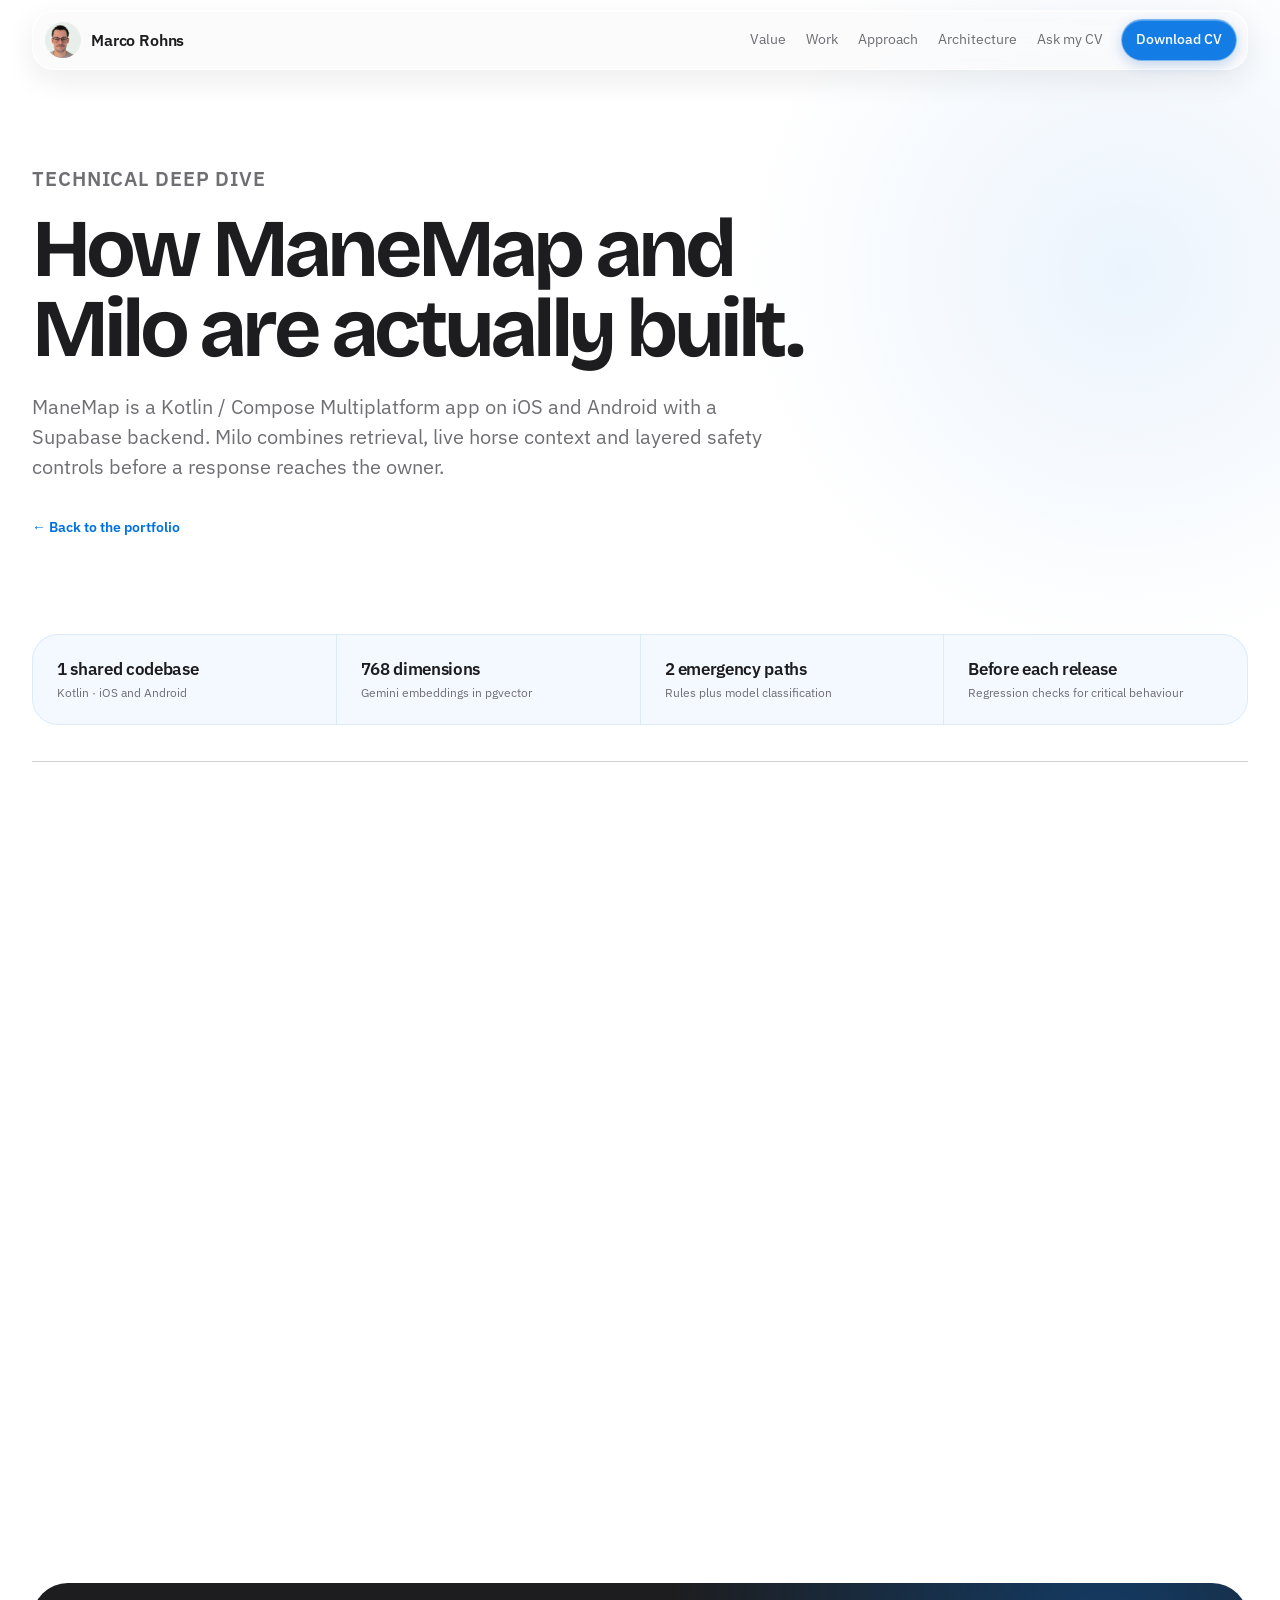
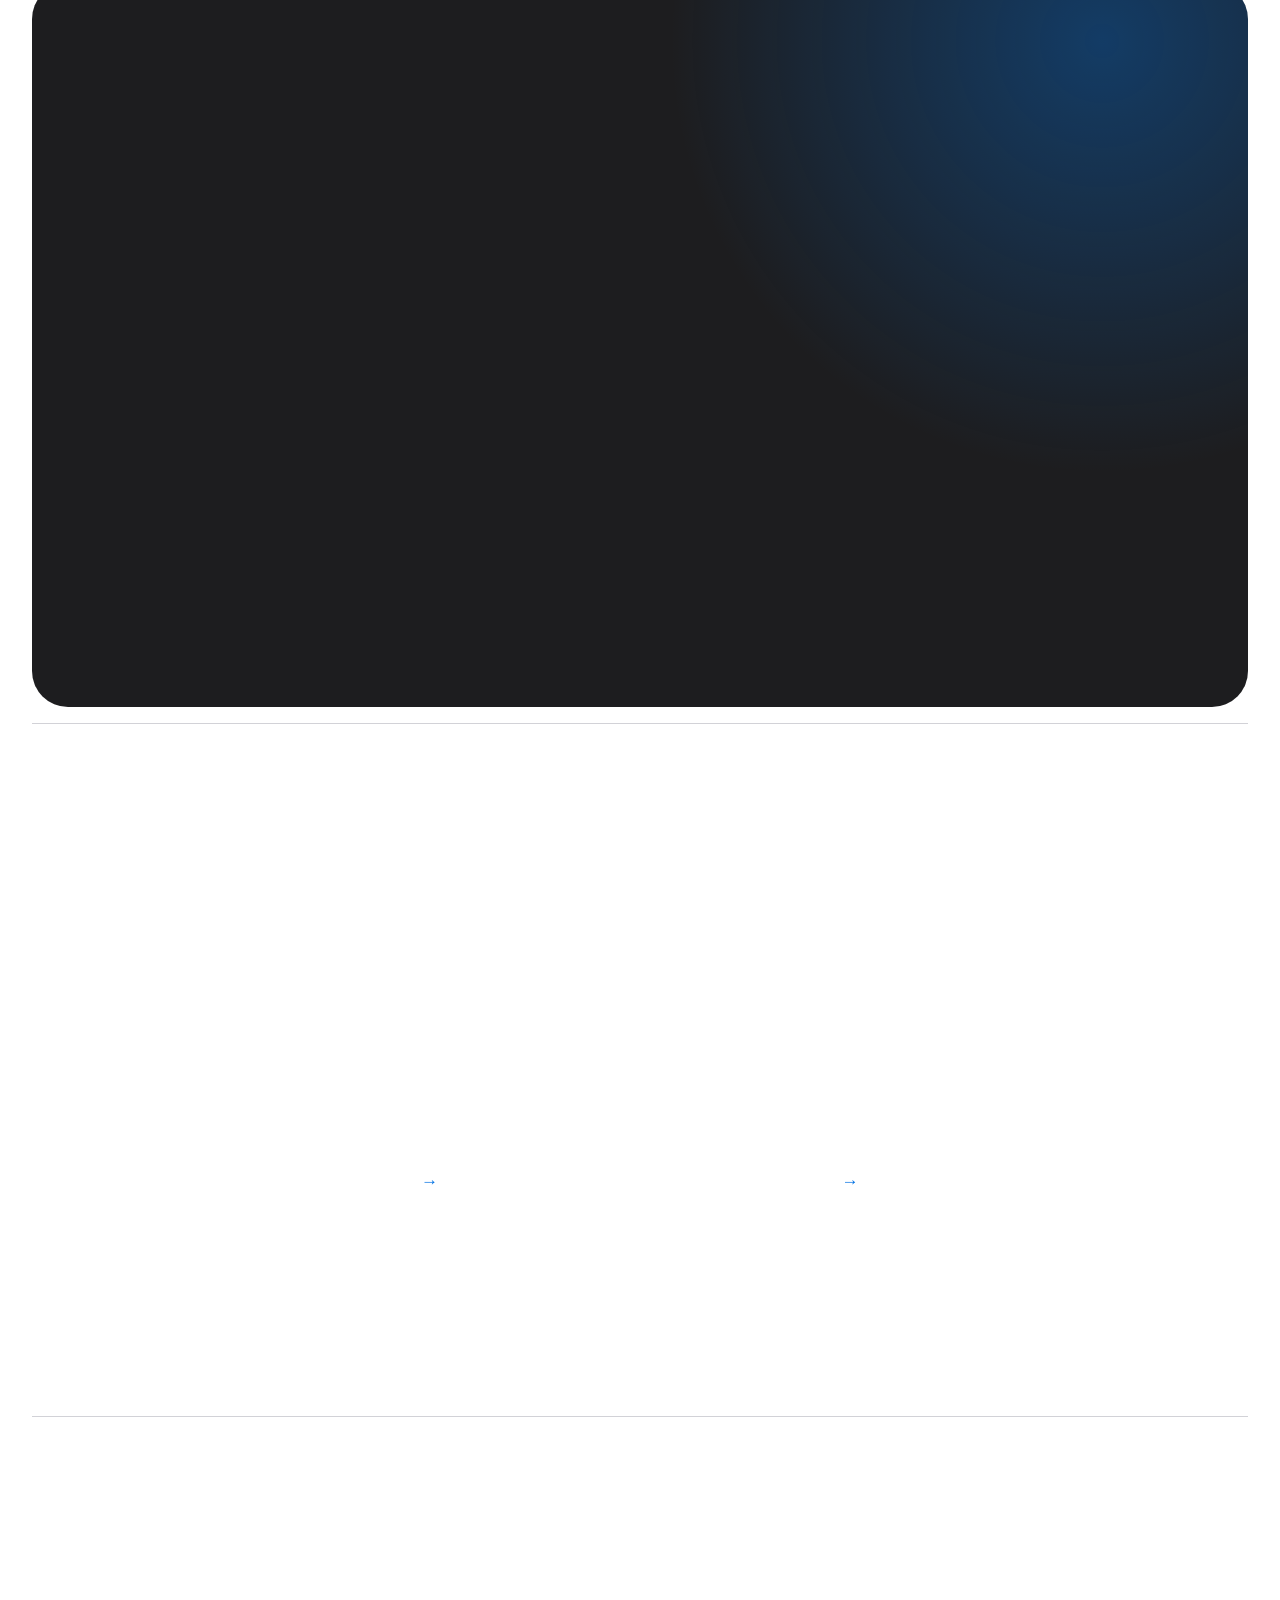
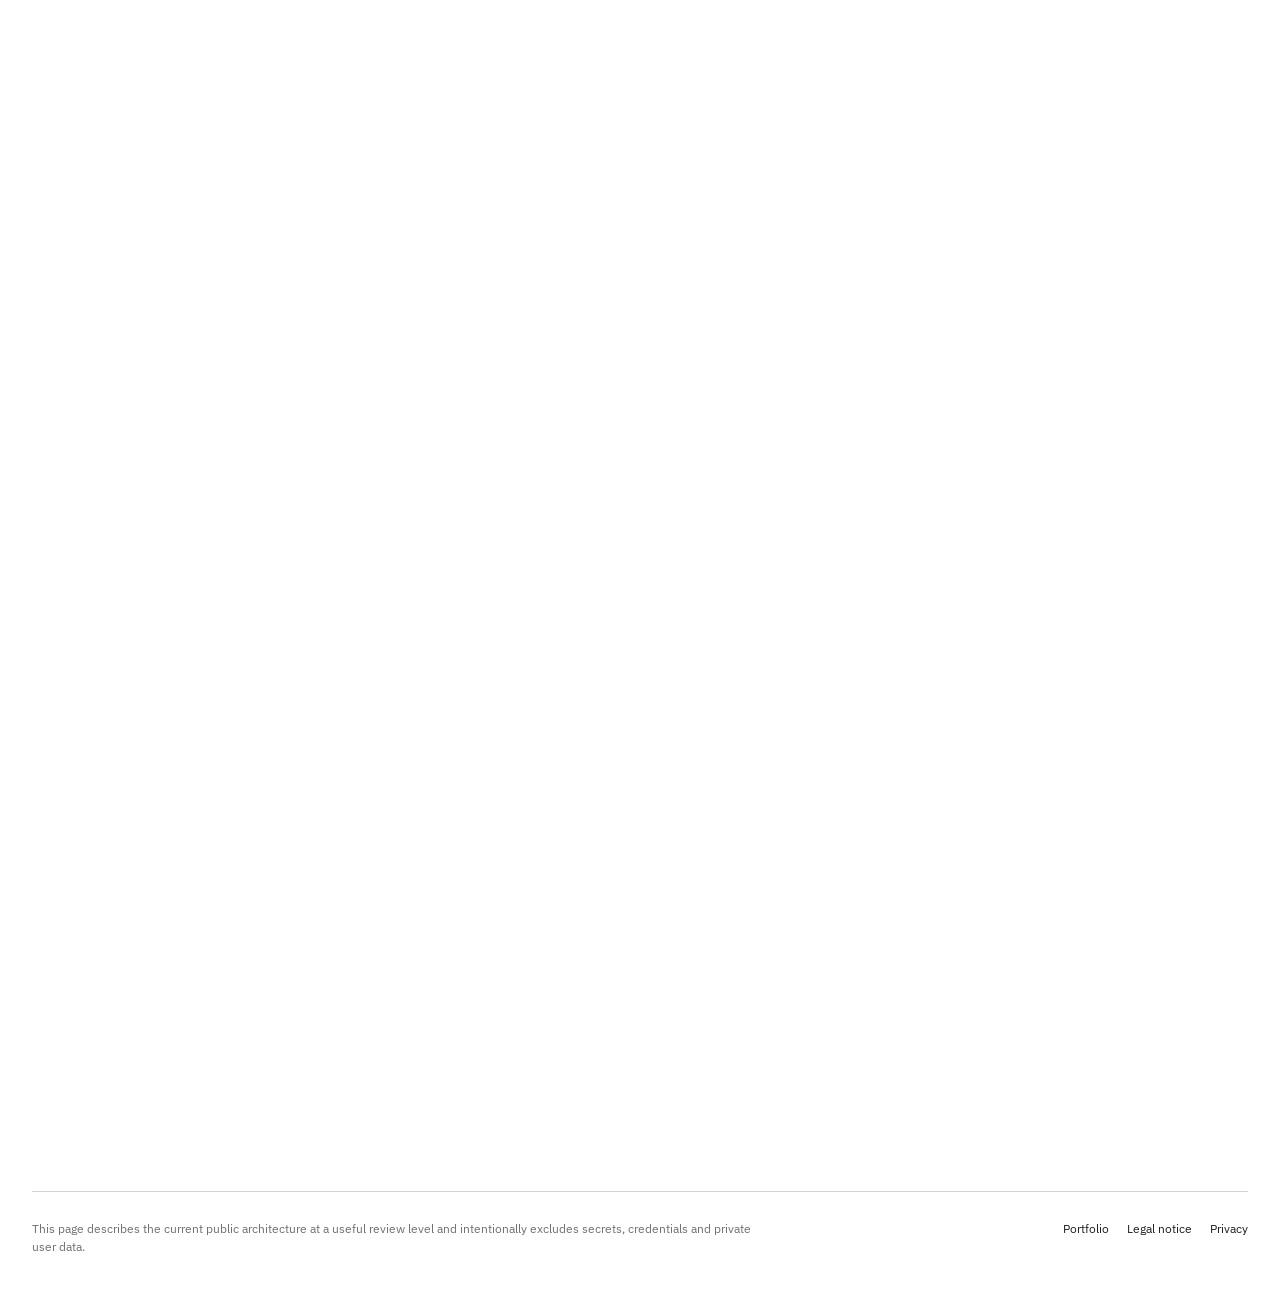
==== architecture.html @ 90b7f9db "Wire self-hosted fonts, remove dead tokens Co-Authored-By: Claude Opus 5 (1M context) <noreply@anthr" ====
<!doctype html>
<html lang="en">
<head>
<meta charset="utf-8">
<meta http-equiv="Content-Security-Policy" content="default-src 'self'; img-src 'self'; font-src 'self'; style-src 'self'; script-src 'self'; base-uri 'none'; form-action 'none'; object-src 'none'">
<meta name="referrer" content="strict-origin-when-cross-origin">
<meta name="viewport" content="width=device-width, initial-scale=1, viewport-fit=cover">
<title>ManeMap &amp; Milo Architecture — Marco Rohns</title>
<meta name="description" content="A technical walkthrough of ManeMap and Milo: retrieval, context assembly, health-safety controls, model generation, output sanitisation and the decisions behind the stack.">
<meta property="og:type" content="article">
<meta property="og:title" content="ManeMap & Milo Architecture — Marco Rohns">
<meta property="og:description" content="How the live AI horse-care product handles retrieval, context, safety, generation and evaluation.">
<meta property="og:url" content="https://marcorhs.github.io/architecture.html">
<meta property="og:image" content="https://marcorhs.github.io/assets/manemap-milo.webp">
<link rel="icon" href="photo.jpg" type="image/jpeg">
<link rel="canonical" href="https://marcorhs.github.io/architecture.html">
<link rel="preload" href="fonts/bricolage-grotesque-latin-700-normal.woff2" as="font" type="font/woff2" crossorigin>
<link rel="preload" href="fonts/ibm-plex-sans-latin-400-normal.woff2" as="font" type="font/woff2" crossorigin>
<link rel="stylesheet" href="style.css?v=14">
</head>
<body>
<a class="skip-link" href="#main">Skip to content</a>
<div class="page-shell">
  <header class="site-header">
    <a class="brand" href="./" aria-label="Marco Rohns — home">
      <img src="photo.jpg" width="40" height="40" alt="Portrait of Marco Rohns">
      <span>Marco Rohns</span>
    </a>
    <nav aria-label="Primary navigation">
      <div class="nav-links" id="nav-links">
        <a class="nav-link" href="./#value">Value</a>
        <a class="nav-link" href="./#work">Work</a>
        <a class="nav-link" href="./#approach">Approach</a>
        <a class="nav-link" href="architecture.html" aria-current="page">Architecture</a>
        <a class="nav-link" href="./#askzone">Ask my CV</a>
      </div>
      <a class="nav-cta" href="Marco_Rohns_CV.pdf" download>Download CV</a>
      <button class="nav-toggle" id="navToggle" type="button" aria-expanded="false" aria-controls="nav-links" aria-label="Open navigation menu">
        <span></span><span></span><span></span>
      </button>
    </nav>
  </header>

  <main id="main">
    <section class="arch-hero reveal" aria-labelledby="arch-title">
      <p class="eyebrow">Technical deep dive</p>
      <h1 id="arch-title">How ManeMap and Milo are actually built.</h1>
      <p>ManeMap is a Kotlin / Compose Multiplatform app on iOS and Android with a Supabase backend. Milo combines retrieval, live horse context and layered safety controls before a response reaches the owner.</p>
      <a class="arch-back" href="./">← Back to the portfolio</a>
    </section>

    <section class="proof-strip arch-proof reveal reveal-stagger" aria-label="Architecture highlights">
      <div><strong>1 shared codebase</strong><span>Kotlin · iOS and Android</span></div>
      <div><strong>768 dimensions</strong><span>Gemini embeddings in pgvector</span></div>
      <div><strong>2 emergency paths</strong><span>Rules plus model classification</span></div>
      <div><strong>Before each release</strong><span>Regression checks for critical behaviour</span></div>
    </section>

    <section class="architecture-section" aria-labelledby="request-path-title">
      <div class="section-heading reveal">
        <p class="eyebrow">Request path</p>
        <h2 id="request-path-title">From question to guarded answer.</h2>
        <p>The safety decision starts before generation and continues after it. Retrieval is one part of the system, rather than the entire system.</p>
      </div>
      <ol class="arch-stage-grid reveal-stagger">
        <li class="arch-stage reveal">
          <span>01 · CLASSIFY</span>
          <h3>Assess the risk first.</h3>
          <p>Explicit emergency patterns catch known high-risk language. A second, lightweight model classifier checks symptom descriptions that do not use clinical terms.</p>
        </li>
        <li class="arch-stage reveal">
          <span>02 · RETRIEVE</span>
          <h3>Find relevant evidence.</h3>
          <p>The question becomes a 768-dimension embedding and is matched with pgvector against the bilingual veterinary knowledge base.</p>
        </li>
        <li class="arch-stage reveal">
          <span>03 · ASSEMBLE</span>
          <h3>Add the horse context.</h3>
          <p>Retrieved passages are combined with the active horse profile, medical and care data, recent training and current weather when available.</p>
        </li>
        <li class="arch-stage reveal">
          <span>04 · GENERATE</span>
          <h3>Answer inside constraints.</h3>
          <p>Gemini receives the assembled context and response rules, including the ban on diagnosis, medication instructions and invented personal data.</p>
        </li>
        <li class="arch-stage reveal">
          <span>05 · SANITISE</span>
          <h3>Check the output.</h3>
          <p>The server removes leaked internal labels and unsafe medication detail, adds a safe vet redirect when needed, then returns the cleaned response.</p>
        </li>
      </ol>
    </section>

    <section class="architecture-section architecture-section-dark" aria-labelledby="decisions-title">
      <div class="section-heading reveal">
        <p class="eyebrow">Architecture decisions</p>
        <h2 id="decisions-title">Why this stack fits the product.</h2>
        <p>Each choice reduces operational complexity or gives me tighter control over a user-facing risk.</p>
      </div>
      <div class="decision-grid reveal-stagger">
        <article class="decision-card reveal">
          <span>Client</span>
          <h3>Kotlin / Compose Multiplatform</h3>
          <p>A shared codebase ships to both stores while keeping the app under direct product and engineering ownership. It replaced the first React Native version managed with an external team.</p>
        </article>
        <article class="decision-card reveal">
          <span>Data and retrieval</span>
          <h3>Supabase + pgvector</h3>
          <p>PostgreSQL, authentication, row-level access rules, serverless orchestration and vector retrieval stay in one backend stack, avoiding another service to operate.</p>
        </article>
        <article class="decision-card reveal">
          <span>Model layer</span>
          <h3>Gemini with explicit controls</h3>
          <p>The model handles multilingual generation and classification. Deterministic checks, constrained context and regression tests carry the product requirements around it.</p>
        </article>
      </div>
    </section>

    <section class="architecture-section" aria-labelledby="safety-title">
      <div class="section-heading reveal">
        <p class="eyebrow">Safety design</p>
        <h2 id="safety-title">Controls at three points.</h2>
        <p>Health guidance can fail through missed urgency, unsafe wording or leaked internal detail. The pipeline addresses each failure at a different stage.</p>
      </div>
      <div class="safety-flow reveal-stagger">
        <article class="safety-step reveal">
          <span>Before generation</span>
          <h3>Emergency detection</h3>
          <p>Rules cover high-precision signals; the second classifier covers paraphrases and symptom descriptions. Educational questions are separated from active incidents.</p>
        </article>
        <div class="safety-arrow" aria-hidden="true">→</div>
        <article class="safety-step reveal">
          <span>During generation</span>
          <h3>Response constraints</h3>
          <p>The prompt sets the response mode and blocks definitive diagnoses, prescribed medication detail and unrelated financial context in health situations.</p>
        </article>
        <div class="safety-arrow" aria-hidden="true">→</div>
        <article class="safety-step reveal">
          <span>After generation</span>
          <h3>Output sanitisation</h3>
          <p>Server-side cleaning removes internal mode labels and named medication content before the app receives the response.</p>
        </article>
      </div>
    </section>

    <section class="architecture-section" aria-labelledby="verification-title">
      <div class="section-heading reveal">
        <p class="eyebrow">Verification</p>
        <h2 id="verification-title">What I test and observe.</h2>
        <p>The public claims on this site come from systems and checks that exist in the working products.</p>
      </div>
      <div class="credentials-grid reveal-stagger">
        <article class="credential-card reveal">
          <p class="card-kicker">Regression suite</p>
          <h3>Critical behaviour before release.</h3>
          <p>Tests cover emergency detection, retrieval quality and context retention so prompt or model changes do not silently alter the highest-risk paths.</p>
        </article>
        <article class="credential-card reveal">
          <p class="card-kicker">Observability</p>
          <h3>Timing by pipeline stage.</h3>
          <p>Embedding, retrieval and model stages emit timing data, which makes slow paths visible before optimisation work begins.</p>
        </article>
        <article class="credential-card reveal">
          <p class="card-kicker">Public assistant</p>
          <h3>A separate grounded system.</h3>
          <p>AskCV has no tools or private data access. It validates input and output server-side, enforces source labels and is regression-tested for false claims and prompt injection.</p>
        </article>
      </div>

      <div class="ownership-panel reveal">
        <div>
          <p class="eyebrow">Ownership</p>
          <h2>What I build, and what tools accelerate.</h2>
        </div>
        <div>
          <p>I own the product direction, architecture, data model, safety logic, evaluation strategy and release decisions for ManeMap. I also built the current mobile client and Supabase backend.</p>
          <p>Claude Code and MCP integrations accelerate implementation, QA and store work. I remain responsible for the decisions, review and released behaviour.</p>
        </div>
      </div>
    </section>

    <section class="contact-section reveal" aria-labelledby="arch-contact-title">
      <div>
        <p class="eyebrow">Go deeper</p>
        <h2 id="arch-contact-title">Have a technical question?</h2>
        <p>Use AskCV for a sourced answer, inspect the live product, or ask me directly.</p>
      </div>
      <div class="contact-actions">
        <a class="button button-light" href="./#askzone">Ask my CV</a>
        <a class="button button-outline" href="https://manemap.app" target="_blank" rel="noopener">Visit ManeMap ↗</a>
        <a class="button button-outline contact-cv" href="https://mail.google.com/mail/?view=cm&amp;fs=1&amp;to=marco.rohns12@gmail.com&amp;su=ManeMap%20architecture" target="_blank" rel="noopener">Email Marco ↗</a>
      </div>
    </section>
  </main>

  <footer>
    <p>This page describes the current public architecture at a useful review level and intentionally excludes secrets, credentials and private user data.</p>
    <div><a href="./">Portfolio</a><a href="legal.html">Legal notice</a><a href="privacy.html">Privacy</a></div>
  </footer>
</div>

<script src="arch.js?v=8" defer></script>
</body>
</html>
---- style.css ----
@font-face {
  font-family: "Bricolage Grotesque";
  src: url("fonts/bricolage-grotesque-latin-600-normal.woff2") format("woff2");
  font-weight: 600;
  font-style: normal;
  font-display: swap;
}
@font-face {
  font-family: "Bricolage Grotesque";
  src: url("fonts/bricolage-grotesque-latin-700-normal.woff2") format("woff2");
  font-weight: 700;
  font-style: normal;
  font-display: swap;
}
@font-face {
  font-family: "IBM Plex Sans";
  src: url("fonts/ibm-plex-sans-latin-400-normal.woff2") format("woff2");
  font-weight: 400;
  font-style: normal;
  font-display: swap;
}
@font-face {
  font-family: "IBM Plex Sans";
  src: url("fonts/ibm-plex-sans-latin-500-normal.woff2") format("woff2");
  font-weight: 500;
  font-style: normal;
  font-display: swap;
}
@font-face {
  font-family: "IBM Plex Sans";
  src: url("fonts/ibm-plex-sans-latin-600-normal.woff2") format("woff2");
  font-weight: 600;
  font-style: normal;
  font-display: swap;
}

@property --rotating-border-angle {
  syntax: "<angle>";
  inherits: false;
  initial-value: 0deg;
}

@keyframes rotating-border-spin {
  to { --rotating-border-angle: 360deg; }
}

:root {
  --font-display: "Bricolage Grotesque", -apple-system, BlinkMacSystemFont, "SF Pro Display", "Segoe UI", sans-serif;
  --font-body: "IBM Plex Sans", -apple-system, BlinkMacSystemFont, "SF Pro Text", "Segoe UI", sans-serif;
  --canvas: #fff;
  --surface: #fff;
  --ink: #1d1d1f;
  --muted: #6e6e73;
  --subtle: #f5f5f7;
  --line: #d2d2d7;
  --blue: #0071e3;
  --blue-hover: #0077ed;
  --blue-soft: #eaf4ff;
  --mint: #a8efd1;
  --on-blue: #fff;
  --warn: #a24b00;
  --glass-fill: rgba(250, 252, 255, .76);
  --glass-stroke: rgba(255, 255, 255, .84);
  --glass-shadow: 0 20px 56px rgba(22, 34, 54, .11);
  --motion-fast: 180ms;
  --motion-enter: 650ms;
  --motion-ambient: 9s;
  --ease-standard: cubic-bezier(.2, .7, .2, 1);
  --ease-out: cubic-bezier(.16, 1, .3, 1);
  box-sizing: border-box;
  padding-top: env(safe-area-inset-top, 0);
  padding-bottom: env(safe-area-inset-bottom, 0);
}

*, *::before, *::after { box-sizing: inherit; }
html { scroll-behavior: smooth; scroll-padding-top: 90px; }
html, body { min-height: 100%; margin: 0; }
body {
  overflow-x: hidden;
  background:
    radial-gradient(circle at 88% 6%, rgba(0, 113, 227, .08), transparent 24rem),
    var(--canvas);
  color: var(--ink);
  font: 400 17px/1.52 var(--font-body);
  -webkit-font-smoothing: antialiased;
  text-rendering: optimizeLegibility;
}

a { color: inherit; text-decoration: none; }
button, textarea { font: inherit; }
button { cursor: pointer; }
h1, h2, h3 { font-family: var(--font-display); text-wrap: balance; }
p, li { text-wrap: pretty; }
b, strong { font-weight: 600; }
a:focus-visible, button:focus-visible, textarea:focus-visible {
  outline: 3px solid var(--blue);
  outline-offset: 3px;
}

.skip-link {
  position: fixed;
  z-index: 100;
  top: 12px;
  left: 12px;
  padding: 10px 14px;
  border-radius: 10px;
  background: var(--ink);
  color: #fff;
  transform: translateY(-150%);
}
.skip-link:focus { transform: none; }

.page-shell { max-width: 1280px; margin: 0 auto; padding: 0 32px 44px; }
.site-header {
  position: sticky;
  top: 10px;
  z-index: 20;
  display: flex;
  align-items: center;
  justify-content: space-between;
  height: 60px;
  margin-top: 10px;
  padding: 0 10px 0 12px;
  border: 1px solid var(--glass-stroke);
  border-radius: 22px;
  background: rgba(250, 250, 252, .76);
  box-shadow: 0 10px 30px rgba(29, 29, 31, .08), inset 0 1px 0 rgba(255, 255, 255, .96);
  -webkit-backdrop-filter: saturate(180%) blur(18px);
  backdrop-filter: saturate(180%) blur(18px);
}
.scroll-progress {
  position: absolute;
  right: 18px;
  bottom: 0;
  left: 18px;
  overflow: hidden;
  height: 2px;
  border-radius: 999px;
  background: rgba(0, 113, 227, .1);
}
.scroll-progress span {
  display: block;
  width: 100%;
  height: 100%;
  border-radius: inherit;
  background: var(--blue);
  transform: scaleX(0);
  transform-origin: left center;
}
.brand {
  display: inline-flex;
  min-height: 44px;
  align-items: center;
  gap: 10px;
  font-size: 16px;
  font-weight: 600;
  letter-spacing: -.01em;
}
.brand img { width: 36px; height: 36px; border-radius: 50%; object-fit: cover; }
.site-header nav { display: flex; align-items: center; gap: 2px; font-size: 14px; }
.nav-link {
  padding: 8px 9px;
  border-radius: 999px;
  color: var(--muted);
  transition: color var(--motion-fast) ease, background-color var(--motion-fast) ease;
}
.nav-link:hover { background: rgba(255, 255, 255, .76); color: var(--ink); }
.nav-link[aria-current="location"] { background: rgba(255, 255, 255, .92); color: var(--ink); }
.nav-cta {
  display: inline-flex;
  min-height: 42px;
  margin-left: 7px;
  align-items: center;
  padding: 8px 14px;
  border: 1px solid rgba(255, 255, 255, .44);
  border-radius: 999px;
  background: rgba(0, 113, 227, .92);
  box-shadow: 0 4px 13px rgba(0, 83, 181, .22), inset 0 1px 0 rgba(255, 255, 255, .28);
  color: #fff;
  font-weight: 500;
  transition: background-color var(--motion-fast) ease, transform var(--motion-fast) ease;
}
.nav-cta:hover { background: rgba(0, 119, 237, .98); transform: translateY(-1px); }

.eyebrow, .panel-eyebrow, .card-kicker {
  margin: 0;
  color: var(--blue);
  font-size: 13px;
  font-weight: 600;
  letter-spacing: .045em;
  text-transform: uppercase;
}

.hero {
  display: grid;
  grid-template-columns: minmax(0, 1.12fr) minmax(430px, .88fr);
  align-items: center;
  gap: 72px;
  padding: 108px 0 84px;
}
.hero h1 {
  max-width: 760px;
  margin: 15px 0 24px;
  font-size: clamp(56px, 6.15vw, 82px);
  font-weight: 700;
  letter-spacing: -.058em;
  line-height: .98;
}
.intro {
  max-width: 650px;
  margin: 0;
  color: var(--muted);
  font-size: 21px;
  line-height: 1.48;
}
.hero-actions { display: flex; flex-wrap: wrap; gap: 12px; margin: 32px 0 26px; }
.button {
  display: inline-flex;
  min-height: 46px;
  align-items: center;
  justify-content: center;
  gap: 8px;
  padding: 0 19px;
  border-radius: 999px;
  font-size: 16px;
  font-weight: 500;
  transition: transform var(--motion-fast) ease, background-color var(--motion-fast) ease, box-shadow var(--motion-fast) ease;
}
.button:hover { transform: translateY(-2px); }
.button-primary { background: var(--blue); box-shadow: 0 8px 22px rgba(0, 113, 227, .2); color: var(--on-blue); }
.button-primary:hover { background: var(--blue-hover); box-shadow: 0 11px 28px rgba(0, 113, 227, .26); }
.hero-actions .button-primary span { transition: transform var(--motion-fast) var(--ease-standard); }
.hero-actions .button-primary:hover span,
.hero-actions .button-primary:focus-visible span { transform: translateY(3px); }
.button-secondary {
  border: 1px solid rgba(255, 255, 255, .92);
  background: rgba(245, 245, 247, .72);
  box-shadow: 0 5px 16px rgba(29, 29, 31, .06), inset 0 1px 0 #fff;
  color: var(--ink);
  -webkit-backdrop-filter: blur(12px) saturate(150%);
  backdrop-filter: blur(12px) saturate(150%);
}
.button-secondary:hover { background: rgba(232, 232, 237, .82); }
.availability-line {
  display: flex;
  max-width: 640px;
  align-items: flex-start;
  gap: 9px;
  margin: 0;
  color: var(--muted);
  font-size: 13px;
  line-height: 1.45;
}
.availability-line > span {
  width: 8px;
  height: 8px;
  margin-top: 5px;
  flex: 0 0 auto;
  border-radius: 50%;
  background: #29a963;
  box-shadow: 0 0 0 4px rgba(41, 169, 99, .11);
}

.hero-profile {
  position: relative;
  isolation: isolate;
  overflow: hidden;
  padding: 28px;
  border: 1px solid rgba(255, 255, 255, .12);
  border-radius: 34px;
  background: #151517;
  box-shadow: 0 32px 80px rgba(22, 34, 54, .2);
  color: #fff;
}
.hero-profile::before {
  position: absolute;
  z-index: -1;
  inset: 0;
  background:
    radial-gradient(circle at 90% 4%, rgba(0, 119, 237, .5), transparent 38%),
    radial-gradient(circle at 6% 100%, rgba(80, 221, 174, .17), transparent 37%);
  content: "";
  transform: scale(1.04) translate3d(0, 0, 0);
  transform-origin: 72% 24%;
  opacity: .88;
}
.profile-topline {
  display: flex;
  align-items: center;
  gap: 8px;
  color: #d4d4d8;
  font-size: 12px;
  font-weight: 600;
  letter-spacing: .02em;
}
.status-dot { width: 8px; height: 8px; border-radius: 50%; background: #6ee7a8; box-shadow: 0 0 0 4px rgba(110, 231, 168, .12); }
.profile-identity { display: flex; align-items: center; gap: 19px; padding: 26px 0 24px; }
.profile-identity img { width: 88px; height: 88px; border: 3px solid rgba(255, 255, 255, .86); border-radius: 50%; object-fit: cover; box-shadow: 0 12px 30px rgba(0, 0, 0, .25); }
.profile-identity span { display: block; margin-bottom: 4px; color: #a1a1a6; font-size: 13px; }
.profile-identity strong { display: block; font-family: var(--font-display); font-size: 28px; font-weight: 700; letter-spacing: -.04em; line-height: 1.03; }
.live-product-card {
  display: flex;
  align-items: center;
  justify-content: space-between;
  gap: 18px;
  padding: 16px 17px;
  border: 1px solid rgba(255, 255, 255, .16);
  border-radius: 19px;
  background: rgba(255, 255, 255, .1);
  box-shadow: inset 0 1px 0 rgba(255, 255, 255, .12);
  color: #fff;
  cursor: pointer;
  text-decoration: none;
  transition: border-color .2s ease, background-color .2s ease, transform .2s ease;
}
.live-product-card:hover { border-color: rgba(180, 234, 216, .46); background: rgba(255, 255, 255, .15); transform: translateY(-2px); }
.live-product-card:focus-visible { outline: 3px solid rgba(180, 234, 216, .7); outline-offset: 3px; }
.live-product-card span { display: block; color: #b9b9bf; font-size: 11px; text-transform: uppercase; letter-spacing: .06em; }
.live-product-card b { display: block; margin-top: 2px; font-size: 18px; }
.live-product-card > strong { color: #b4ead8; font-size: 13px; white-space: nowrap; }
.live-product-card > strong span { display: inline; margin-left: 3px; color: inherit; font-size: inherit; letter-spacing: 0; text-transform: none; }
.profile-metrics { display: grid; grid-template-columns: repeat(2, 1fr); gap: 12px; margin-top: 12px; }
.profile-metrics div { padding: 15px; border-radius: 17px; background: rgba(255, 255, 255, .075); }
.profile-metrics b { display: block; margin-bottom: 3px; font-size: 16px; }
.profile-metrics span { display: block; color: #a9a9af; font-size: 11px; line-height: 1.35; }

.rotating-border {
  --rotating-border-duration: 10s;
  --rotating-border-delay: 0s;
  --rotating-border-opacity: .95;
  position: relative;
  isolation: isolate;
  overflow: hidden;
}
#manemap.rotating-border { --rotating-border-duration: 8s; --rotating-border-delay: -3s; --rotating-border-opacity: 1; }
.ask-panel.rotating-border { --rotating-border-duration: 14s; --rotating-border-delay: -7s; --rotating-border-opacity: .88; }
#contact.rotating-border { --rotating-border-duration: 16s; --rotating-border-delay: -11s; --rotating-border-opacity: .82; }

@supports ((-webkit-mask-image: linear-gradient(#000, #000)) and (-webkit-mask-composite: xor)) or ((mask-image: linear-gradient(#000, #000)) and (mask-composite: exclude)) {
  .rotating-border::after {
    position: absolute;
    z-index: 3;
    inset: 0;
    padding: 1px;
    border-radius: inherit;
    background: conic-gradient(
      from var(--rotating-border-angle),
      transparent 0deg 246deg,
      rgba(168, 239, 209, .14) 250deg,
      var(--mint) 268deg,
      #1677ea 300deg,
      #edf8ff 310deg 316deg,
      rgba(237, 248, 255, .16) 324deg,
      transparent 336deg 360deg
    );
    content: "";
    opacity: var(--rotating-border-opacity);
    pointer-events: none;
    transition: opacity var(--motion-fast) ease;
    -webkit-mask: linear-gradient(#000 0 0) content-box, linear-gradient(#000 0 0);
    -webkit-mask-composite: xor;
    mask: linear-gradient(#000 0 0) content-box, linear-gradient(#000 0 0);
    mask-composite: exclude;
  }
  .rotating-border.panel-border::after {
    padding: 2px;
    background: conic-gradient(
      from var(--rotating-border-angle),
      transparent 0deg 242deg,
      rgba(22, 119, 234, 0) 248deg,
      #1677ea 268deg,
      #55b6ff 294deg,
      var(--mint) 320deg,
      rgba(168, 239, 209, .48) 338deg,
      transparent 350deg 360deg
    );
    filter: drop-shadow(0 0 3px rgba(22, 119, 234, .34));
  }
  #manemap.rotating-border.panel-border::after {
    padding: 3px;
    background: conic-gradient(
      from var(--rotating-border-angle),
      transparent 0deg 210deg,
      rgba(22, 119, 234, 0) 218deg,
      #1677ea 242deg,
      #5bc0ff 272deg,
      #fff 292deg,
      var(--mint) 318deg,
      rgba(168, 239, 209, .6) 344deg,
      transparent 356deg 360deg
    );
    filter: drop-shadow(0 0 3px rgba(91, 192, 255, .42));
  }
  .live-product-card.rotating-border:hover::after,
  .live-product-card.rotating-border:focus-visible::after { opacity: 1; }
}

.profile-tags { display: flex; flex-wrap: wrap; gap: 7px; margin-top: 17px; }
.profile-tags span { padding: 6px 9px; border: 1px solid rgba(255, 255, 255, .17); border-radius: 999px; color: #d7d7dc; font-size: 11px; }

.proof-strip {
  display: grid;
  grid-template-columns: repeat(4, 1fr);
  gap: 1px;
  overflow: hidden;
  margin-bottom: 20px;
  border: 1px solid #dceafb;
  border-radius: 26px;
  background: #dceafb;
}
.proof-strip div { padding: 22px 24px; background: rgba(245, 250, 255, .96); }
.proof-strip strong { display: block; margin-bottom: 3px; font-size: 17px; letter-spacing: -.02em; }
.proof-strip span { display: block; color: var(--muted); font-size: 12px; line-height: 1.4; }

.value-section, .work-section, .credentials-section {
  padding: 118px 0;
  border-top: 1px solid var(--line);
}
.section-heading { max-width: 780px; margin-bottom: 54px; }
.section-heading h2, .ask-intro h2 {
  margin: 12px 0 18px;
  font-size: clamp(42px, 5vw, 66px);
  font-weight: 700;
  letter-spacing: -.052em;
  line-height: 1;
}
.section-heading > p:last-child, .ask-intro > p {
  max-width: 630px;
  margin: 0;
  color: var(--muted);
  font-size: 18px;
  line-height: 1.52;
}

.capability-grid { display: grid; grid-template-columns: repeat(3, 1fr); gap: 14px; }
.capability-card {
  min-height: 340px;
  padding: 28px;
  border: 1px solid #e4e4e8;
  border-radius: 28px;
  background: var(--surface);
  box-shadow: 0 12px 32px rgba(29, 29, 31, .045);
}
.card-number { display: block; color: var(--blue); font-size: 13px; font-weight: 600; letter-spacing: .08em; }
.capability-card h3 { margin: 48px 0 14px; font-size: 28px; letter-spacing: -.04em; line-height: 1.08; }
.capability-card > p { margin: 0; color: var(--muted); font-size: 15px; }
.capability-card ul { margin: 27px 0 0; padding: 0; list-style: none; }
.capability-card li { padding: 9px 0; border-top: 1px solid #e5e5e8; color: #424245; font-size: 13px; }
.capability-card li::before { margin-right: 8px; color: var(--blue); content: "→"; }

.case-grid { display: grid; grid-template-columns: minmax(0, 1.12fr) minmax(0, .88fr); gap: 16px; }
.case-card { min-height: 590px; padding: 34px; border-radius: 32px; }
.product-case {
  position: relative;
  isolation: isolate;
  overflow: hidden;
  background: #151517;
  color: #fff;
  box-shadow: 0 24px 60px rgba(29, 29, 31, .16), inset 0 0 0 1px rgba(232, 255, 247, .28);
}
.product-case::before {
  position: absolute;
  z-index: -1;
  right: -180px;
  bottom: -180px;
  width: 430px;
  height: 430px;
  border-radius: 50%;
  background: rgba(0, 119, 237, .3);
  filter: blur(10px);
  content: "";
}
.case-topline { display: flex; align-items: center; justify-content: space-between; color: #a7a7ad; font-size: 12px; }
.live-badge { display: inline-flex; align-items: center; gap: 7px; padding: 6px 9px; border: 1px solid rgba(255, 255, 255, .15); border-radius: 999px; color: #d7f7e9; }
.live-badge i { width: 7px; height: 7px; border-radius: 50%; background: #56d898; }
.case-card h3 { margin: 34px 0 15px; font-size: clamp(34px, 4.2vw, 52px); letter-spacing: -.055em; line-height: 1; }
.case-lead { max-width: 660px; margin: 0; color: #d4d4d9; font-size: 18px; line-height: 1.48; }
.case-proof { display: grid; grid-template-columns: repeat(3, 1fr); gap: 1px; overflow: hidden; margin: 29px 0; border: 1px solid rgba(255, 255, 255, .13); border-radius: 18px; background: rgba(255, 255, 255, .13); }
.case-proof div { padding: 14px; background: rgba(255, 255, 255, .065); }
.case-proof b { display: block; font-size: 15px; }
.case-proof span { color: #a8a8ad; font-size: 11px; }
.case-list { margin: 0; padding: 0; list-style: none; }
.case-list li { position: relative; padding: 12px 0 12px 23px; border-top: 1px solid rgba(255, 255, 255, .12); color: #c9c9cf; font-size: 14px; line-height: 1.45; }
.case-list li::before { position: absolute; top: 13px; left: 0; color: #91d8bf; content: "✓"; font-weight: 600; }
.case-link { display: inline-block; margin-top: 25px; color: var(--mint); font-size: 14px; font-weight: 600; }
.case-link span { display: inline-block; margin-left: 4px; transition: transform var(--motion-fast) var(--ease-standard); }
.case-link:hover span, .case-link:focus-visible span { transform: translateX(4px); }
.adoption-case { border: 1px solid #e4e4e8; background: var(--subtle); }
.adoption-case h3 { margin-top: 16px; font-size: 36px; }
.career-timeline { display: grid; gap: 0; margin-top: 42px; }
.career-timeline > div { position: relative; padding: 23px 0 25px 24px; border-top: 1px solid var(--line); }
.career-timeline > div::before { position: absolute; top: 29px; left: 0; width: 8px; height: 8px; border-radius: 50%; background: var(--blue); box-shadow: 0 0 0 5px rgba(0, 113, 227, .09); content: ""; }
.career-timeline span { display: block; margin-bottom: 5px; color: var(--blue); font-size: 11px; font-weight: 600; letter-spacing: .04em; }
.career-timeline b { display: block; font-size: 15px; line-height: 1.35; }
.career-timeline p { margin: 8px 0 0; color: var(--muted); font-size: 14px; line-height: 1.45; }
.career-timeline em { display: block; margin-top: 11px; color: #424245; font-size: 12px; font-style: normal; font-weight: 600; line-height: 1.4; }

.approach-section {
  margin: 16px 0 0;
  padding: 82px 72px;
  border-radius: 38px;
  background:
    radial-gradient(circle at 90% 4%, rgba(0, 113, 227, .3), transparent 26rem),
    var(--ink);
  color: #fff;
}
.approach-section .section-heading { margin-bottom: 58px; }
.approach-section .eyebrow { color: #8fc8ff; }
.approach-section .section-heading > p:last-child { color: #b2b2b7; }
.process-flow { display: grid; grid-template-columns: repeat(4, 1fr); margin: 0; padding: 0; list-style: none; }
.process-flow li { position: relative; min-height: 210px; padding: 0 25px 0 0; }
.process-flow li:not(:last-child)::after { position: absolute; top: 20px; right: 18px; left: 52px; height: 1px; background: rgba(255, 255, 255, .2); content: ""; transform-origin: left center; }
.process-flow > li > span { display: inline-grid; position: relative; z-index: 1; width: 42px; height: 42px; place-items: center; border: 1px solid rgba(255, 255, 255, .2); border-radius: 13px; background: rgba(255, 255, 255, .08); color: #8fc8ff; font-size: 12px; font-weight: 600; }
.process-flow h3 { margin: 34px 0 9px; font-size: 24px; letter-spacing: -.035em; }
.process-flow p { margin: 0; color: #b2b2b7; font-size: 14px; line-height: 1.5; }

.ask-section {
  display: grid;
  grid-template-columns: minmax(280px, .68fr) minmax(500px, 1.32fr);
  align-items: start;
  gap: 76px;
  padding: 120px 0;
  border-bottom: 1px solid var(--line);
}
.ask-intro { position: sticky; top: 106px; }
.ask-intro h2 { font-size: clamp(42px, 4.7vw, 62px); }
.source-links { display: flex; flex-wrap: wrap; gap: 18px; margin-top: 27px; }
.source-links a { color: var(--blue); font-size: 14px; font-weight: 600; }
.ask-panel {
  position: relative;
  isolation: isolate;
  overflow: hidden;
  padding: 30px;
  border: 1px solid var(--glass-stroke);
  border-radius: 32px;
  background: var(--glass-fill);
  box-shadow: var(--glass-shadow), inset 0 1px 0 rgba(255, 255, 255, .98), inset 0 -1px 0 rgba(113, 135, 158, .1);
  -webkit-backdrop-filter: saturate(160%) blur(24px);
  backdrop-filter: saturate(160%) blur(24px);
}
.ask-panel::before {
  position: absolute;
  z-index: -1;
  inset: 0;
  background:
    radial-gradient(circle at 7% 4%, rgba(0, 113, 227, .14), transparent 35%),
    radial-gradient(circle at 96% 96%, rgba(52, 199, 89, .11), transparent 37%);
  content: "";
  pointer-events: none;
}
.ask-panel-head { display: flex; align-items: flex-start; justify-content: space-between; gap: 16px; margin-bottom: 24px; }
.ask-panel h3 { margin: 7px 0 0; font-size: 29px; letter-spacing: -.04em; line-height: 1.08; }
.availability {
  padding: 6px 10px;
  border: 1px solid rgba(255, 255, 255, .92);
  border-radius: 999px;
  background: rgba(255, 255, 255, .66);
  box-shadow: inset 0 1px 0 rgba(255, 255, 255, .95);
  color: var(--muted);
  font-size: 11px;
  font-weight: 600;
  white-space: nowrap;
}
.askbox {
  padding: 16px;
  border: 1px solid rgba(255, 255, 255, .92);
  border-radius: 20px;
  background: rgba(255, 255, 255, .78);
  box-shadow: 0 8px 24px rgba(29, 29, 31, .055), inset 0 1px 0 #fff;
}
.askbox:focus-within { border-color: var(--blue); box-shadow: 0 0 0 4px var(--blue-soft); }
.askbox label { display: block; margin-bottom: 7px; color: var(--muted); font-size: 13px; font-weight: 500; }
textarea {
  display: block;
  width: 100%;
  min-height: 82px;
  border: 0;
  outline: 0;
  resize: none;
  background: transparent;
  color: var(--ink);
  font: 400 18px/1.35 var(--font-body);
}
textarea::placeholder { color: #86868b; }
.askrow { display: flex; align-items: center; justify-content: space-between; gap: 12px; padding-top: 12px; border-top: 1px solid #e8e8ed; }
.hint { color: var(--muted); font-size: 12px; line-height: 1.35; }
.primary, .ghost { min-height: 40px; padding: 9px 17px; border-radius: 999px; font-size: 14px; font-weight: 600; }
.primary { border: 0; background: var(--blue); color: var(--on-blue); }
.primary:hover { background: var(--blue-hover); }
.primary:disabled { cursor: default; opacity: .5; }
.ghost { margin-left: 8px; border: 1px solid var(--line); background: transparent; color: var(--ink); }
.chips-label { margin: 17px 2px 0; color: var(--muted); font-size: 11px; font-weight: 600; letter-spacing: .035em; text-transform: uppercase; }
.chips { display: flex; flex-wrap: wrap; gap: 8px; margin-top: 8px; }
.chip {
  min-height: 38px;
  padding: 8px 11px;
  border: 1px solid rgba(255, 255, 255, .92);
  border-radius: 999px;
  background: rgba(255, 255, 255, .64);
  box-shadow: inset 0 1px 0 rgba(255, 255, 255, .96);
  color: #334155;
  font-size: 13px;
  text-align: left;
}
.chip:not(:disabled):hover { border-color: var(--blue); color: var(--blue); }
.chip:disabled { cursor: default; opacity: .52; }
.panel-note { margin: 18px 1px 0; color: var(--muted); font-size: 12px; line-height: 1.45; }

.thread { display: flex; max-width: 840px; margin: 0 auto; flex-direction: column; gap: 22px; }
.thread:not(:empty) { margin-top: 56px; margin-bottom: 112px; }
.q { font-size: 17px; font-weight: 600; }
.a { margin-top: 7px; padding: 18px 20px; border-radius: 20px; background: var(--subtle); }
.a p { margin: 0 0 10px; }
.a p:last-of-type { margin-bottom: 0; }
.a ul { margin: 10px 0 0; padding-left: 20px; }
.a li { padding-left: 2px; margin-bottom: 8px; }
.a li:last-child { margin-bottom: 0; }
.a li::marker { color: var(--muted); }
.a strong { font-weight: 600; }
.a .answer-details { margin: 14px 0 0; }
.a .answer-details > div { display: grid; grid-template-columns: minmax(135px, .35fr) minmax(0, 1fr); gap: 14px; padding: 10px 0; border-top: 1px solid #dedee3; }
.a .answer-details dt { font-size: 14px; font-weight: 600; }
.a .answer-details dd { margin: 0; color: #424245; }
.src { display: inline-block; margin-top: 12px; color: var(--blue); font-size: 13px; font-weight: 600; }
.status { color: var(--muted); font-style: italic; }
.err { color: var(--warn); }
.unavailable { max-width: 840px; margin: 30px auto 0; padding: 16px 18px; border-radius: 16px; background: #fff6ed; color: var(--ink); }
.unavailable[hidden], [hidden] { display: none !important; }

.credentials-grid { display: grid; grid-template-columns: repeat(3, 1fr); gap: 12px; }
.credential-card { min-height: 260px; padding: 25px; border-radius: 24px; background: var(--subtle); }
.credential-card h3 { margin: 32px 0 12px; font-size: 24px; letter-spacing: -.035em; line-height: 1.12; }
.credential-card p:last-child { margin: 0; color: var(--muted); font-size: 14px; line-height: 1.55; }
.fit-panel { display: grid; grid-template-columns: 1.15fr .75fr 1fr; gap: 1px; overflow: hidden; margin-top: 13px; border: 1px solid #dfeaf6; border-radius: 23px; background: #dfeaf6; }
.fit-panel div { padding: 20px 22px; background: var(--blue-soft); }
.fit-panel span { display: block; margin-bottom: 5px; color: var(--blue); font-size: 11px; font-weight: 600; letter-spacing: .04em; text-transform: uppercase; }
.fit-panel b { display: block; font-size: 13px; font-weight: 600; line-height: 1.45; }

.contact-section {
  display: grid;
  grid-template-columns: minmax(0, 1.4fr) minmax(280px, .6fr);
  align-items: end;
  gap: 64px;
  margin-bottom: 30px;
  padding: 68px;
  border-radius: 36px;
  background:
    radial-gradient(circle at 86% 8%, rgba(0, 119, 237, .42), transparent 24rem),
    var(--ink);
  color: #fff;
}
.contact-section .eyebrow { color: #8fc8ff; }
.contact-section h2 { max-width: 790px; margin: 13px 0 18px; font-size: clamp(39px, 5vw, 64px); letter-spacing: -.052em; line-height: 1; }
.contact-section p:last-child { max-width: 650px; margin: 0; color: #b7b7bc; font-size: 17px; }
.contact-actions { display: grid; width: 100%; grid-template-columns: 1fr; gap: 10px; }
.contact-actions .button { width: 100%; min-height: 46px; white-space: nowrap; }
.button-light { background: #fff; color: var(--ink); }
.button-light:hover { background: #f2f2f5; }
.button-outline { border: 1px solid rgba(255, 255, 255, .28); color: #fff; }
.button-outline:hover { background: rgba(255, 255, 255, .1); }

footer {
  display: flex;
  justify-content: space-between;
  gap: 40px;
  padding: 28px 0 8px;
  border-top: 1px solid var(--line);
  color: var(--muted);
  font-size: 12px;
  line-height: 1.45;
}
footer p { max-width: 730px; margin: 0; }
footer div { display: flex; flex-wrap: wrap; align-content: flex-start; gap: 14px 18px; white-space: nowrap; }
footer a { color: var(--ink); }

@media (prefers-reduced-motion: no-preference) {
  .reveal.reveal-ready { opacity: 0; transform: translateY(24px); transition: opacity var(--motion-enter) ease, transform var(--motion-enter) var(--ease-standard); }
  .reveal.reveal-ready.is-visible { opacity: 1; transform: none; }
  .reveal-stagger > .reveal-ready:nth-child(2) { transition-delay: .08s; }
  .reveal-stagger > .reveal-ready:nth-child(3) { transition-delay: .16s; }
  .reveal-stagger > .reveal-ready:nth-child(4) { transition-delay: .24s; }
  .capability-card, .credential-card, .case-card { transition: transform var(--motion-fast) ease, box-shadow var(--motion-fast) ease; }
  .capability-card:hover, .credential-card:hover { transform: translateY(-4px); box-shadow: 0 18px 38px rgba(29, 29, 31, .09); }
  .case-card:hover { transform: translateY(-3px); }
  .a { animation: rise .25s ease-out; }
  .availability-line > span, .status-dot, .live-badge i { animation: live-pulse 3.2s ease-out infinite; }
  .career-timeline > div::before { animation: timeline-pulse 2.6s ease-out infinite; }
  .career-timeline > div:nth-child(2)::before { animation-delay: .45s; }
  .hero-profile.is-ambient::before { animation: profile-ambient var(--motion-ambient) ease-in-out infinite alternate; will-change: transform, opacity; }
  .rotating-border.is-glow-active::after {
    animation: rotating-border-spin var(--rotating-border-duration) linear infinite;
    animation-delay: var(--rotating-border-delay);
  }
  .process-flow li.reveal-ready:not(:last-child)::after { transform: scaleX(0); transition: transform 560ms var(--ease-out) 180ms; }
  .process-flow li.is-visible:not(:last-child)::after { transform: scaleX(1); }
  @keyframes rise { from { opacity: 0; transform: translateY(5px); } to { opacity: 1; transform: none; } }
  @keyframes profile-ambient {
    from { opacity: .76; transform: scale(1.04) translate3d(-1.5%, 1%, 0); }
    to { opacity: 1; transform: scale(1.12) translate3d(2%, -1.5%, 0); }
  }
  @keyframes live-pulse {
    0%, 52%, 100% { box-shadow: 0 0 0 4px rgba(86, 216, 152, .12); opacity: 1; }
    72% { box-shadow: 0 0 0 9px rgba(86, 216, 152, 0); opacity: .72; }
  }
  @keyframes timeline-pulse {
    0%, 45%, 100% { box-shadow: 0 0 0 5px rgba(0, 113, 227, .09); }
    68% { box-shadow: 0 0 0 9px rgba(0, 113, 227, 0); }
  }
}

@supports not ((-webkit-backdrop-filter: blur(1px)) or (backdrop-filter: blur(1px))) {
  .site-header { background: rgba(250, 250, 252, .97); }
  .ask-panel { background: #f7faff; }
  .button-secondary { background: var(--subtle); }
}

@media (prefers-reduced-transparency: reduce) {
  .site-header, .ask-panel, .button-secondary {
    -webkit-backdrop-filter: none;
    backdrop-filter: none;
  }
  .site-header { background: #fafafc; }
  .ask-panel { background: #f7faff; }
  .availability, .askbox, .chip { background: #fff; }
}

@media (prefers-contrast: more) {
  .site-header, .ask-panel, .availability, .askbox, .chip, .capability-card { border-color: #8e8e93; }
}

@media (max-width: 1040px) {
  .site-header nav .nav-link:first-child { display: none; }
  .hero { grid-template-columns: 1fr; gap: 48px; padding: 78px 0 70px; }
  .hero-copy { max-width: 840px; }
  .hero-profile { max-width: 660px; }
  .proof-strip { grid-template-columns: repeat(2, 1fr); }
  .capability-grid { grid-template-columns: 1fr; }
  .capability-card { min-height: auto; }
  .capability-card h3 { margin-top: 36px; }
  .case-grid { grid-template-columns: 1fr; }
  .case-card { min-height: auto; }
  .ask-section { grid-template-columns: 1fr; gap: 42px; }
  .ask-intro { position: static; max-width: 720px; }
  .credentials-grid { grid-template-columns: 1fr; }
  .credential-card { min-height: auto; }
  .fit-panel { grid-template-columns: 1fr; }
  .contact-section { grid-template-columns: 1fr; align-items: start; }
  .contact-actions { width: auto; grid-template-columns: repeat(3, max-content); justify-content: start; }
  .contact-actions .button { width: auto; }
}

@media (max-width: 760px) {
  .page-shell { padding: 0 20px 28px; }
  .site-header { height: 56px; margin-top: 8px; border-radius: 19px; }
  .nav-cta { min-height: 44px; padding: 7px 12px; font-size: 13px; }
  .hero { padding: 60px 0 56px; }
  .hero h1 { font-size: clamp(45px, 13vw, 58px); }
  .intro { font-size: 18px; }
  .hero-actions { margin-top: 26px; }
  .availability-line { font-size: 12px; }
  .hero-profile { padding: 21px; border-radius: 26px; }
  .profile-identity { padding: 22px 0 20px; }
  .profile-identity img { width: 76px; height: 76px; }
  .profile-identity strong { font-size: 24px; }
  .profile-metrics { grid-template-columns: 1fr; }
  .proof-strip { grid-template-columns: 1fr; border-radius: 22px; }
  .proof-strip div { padding: 18px 20px; }
  .value-section, .work-section, .credentials-section { padding: 84px 0; }
  .section-heading { margin-bottom: 38px; }
  .section-heading h2, .ask-intro h2 { font-size: 42px; }
  .section-heading > p:last-child, .ask-intro > p { font-size: 16px; }
  .capability-card { padding: 24px; border-radius: 24px; }
  .case-card { padding: 25px; border-radius: 26px; }
  .case-card h3 { font-size: 40px; }
  .case-lead { font-size: 16px; }
  .case-proof { grid-template-columns: 1fr; }
  .adoption-case h3 { font-size: 32px; }
  .approach-section { margin-right: -4px; margin-left: -4px; padding: 60px 25px; border-radius: 30px; }
  .process-flow { grid-template-columns: 1fr; }
  .process-flow li { min-height: auto; padding: 0 0 34px; }
  .process-flow li:not(:last-child)::after { top: 42px; bottom: 0; left: 20px; width: 1px; height: auto; }
  .process-flow li > div { padding-left: 62px; margin-top: -43px; }
  .process-flow h3 { margin: 0 0 7px; }
  .ask-section { padding: 86px 0; }
  .ask-panel { padding: 21px; border-radius: 25px; }
  .ask-panel-head { display: block; }
  .availability { display: inline-block; margin-top: 14px; }
  .askbox { padding: 14px; }
  .primary, .ghost, .chip { min-height: 44px; }
  .case-link, .source-links a, .contact-cv, footer a { display: inline-flex; min-height: 44px; align-items: center; }
  .hint { max-width: 170px; }
  .a .answer-details > div { grid-template-columns: 1fr; gap: 3px; }
  .credential-card { padding: 23px; }
  .fit-panel { border-radius: 21px; }
  .contact-section { gap: 38px; margin-right: -4px; margin-left: -4px; padding: 52px 25px; border-radius: 30px; }
  .contact-section h2 { font-size: 41px; }
  .contact-actions { width: 100%; grid-template-columns: 1fr; }
  .contact-actions .button { width: 100%; }
  footer { display: block; padding-top: 24px; }
  footer div { margin-top: 18px; white-space: normal; }
}

@media (max-width: 390px) {
  .brand span { display: none; }
  .nav-cta { margin-left: 4px; padding-inline: 10px; }
  .hero h1 { font-size: 43px; }
  .button { width: 100%; }
  .profile-identity strong { font-size: 22px; }
  .live-product-card { align-items: flex-start; flex-direction: column; gap: 8px; }
  .askrow { align-items: flex-end; }
}

/* Navigation */
.site-header nav { position: relative; }
.nav-links { display: flex; align-items: center; gap: 2px; }
.nav-toggle {
  display: none;
  width: 44px;
  height: 44px;
  margin-left: 6px;
  padding: 0;
  border: 1px solid var(--glass-stroke);
  border-radius: 13px;
  background: rgba(255, 255, 255, .66);
  box-shadow: inset 0 1px 0 rgba(255, 255, 255, .96);
}
.nav-toggle span { display: block; width: 18px; height: 2px; margin: 4px auto; border-radius: 2px; background: var(--ink); transition: transform .2s ease, opacity .2s ease; }
.nav-toggle[aria-expanded="true"] span:nth-child(1) { transform: translateY(6px) rotate(45deg); }
.nav-toggle[aria-expanded="true"] span:nth-child(2) { opacity: 0; }
.nav-toggle[aria-expanded="true"] span:nth-child(3) { transform: translateY(-6px) rotate(-45deg); }

/* Product evidence */
.case-cta-row { display: flex; flex-wrap: wrap; align-items: center; gap: 20px; }
.product-evidence {
  display: grid;
  grid-template-columns: minmax(0, .84fr) minmax(470px, 1.16fr);
  align-items: center;
  gap: 48px;
  overflow: hidden;
  margin-top: 16px;
  padding: 44px 48px 0;
  border-radius: 32px;
  background:
    radial-gradient(circle at 82% 14%, rgba(0, 119, 237, .36), transparent 24rem),
    #151517;
  color: #fff;
  box-shadow: 0 24px 60px rgba(29, 29, 31, .14);
}
.product-evidence-copy { align-self: center; padding-bottom: 44px; }
.product-evidence-copy, .product-shots { min-width: 0; width: 100%; }
.product-evidence .card-kicker { color: #8fc8ff; }
.product-evidence h3 { max-width: 520px; margin: 15px 0 18px; font-size: clamp(36px, 4.4vw, 56px); letter-spacing: -.05em; line-height: 1; }
.product-evidence-copy > p { max-width: 570px; margin: 0; color: #c4c4ca; font-size: 16px; line-height: 1.55; }
.store-links { display: flex; flex-wrap: wrap; gap: 9px; margin-top: 24px; }
.store-links a { display: inline-flex; min-height: 44px; align-items: center; gap: 7px; padding: 0 15px; border: 1px solid rgba(255,255,255,.18); border-radius: 999px; background: rgba(255,255,255,.09); color: #fff; font-size: 13px; font-weight: 600; }
.store-links a:hover { background: rgba(255,255,255,.16); }
.store-links a span { display: inline-block; transition: transform var(--motion-fast) var(--ease-standard); }
.store-links a:hover span, .store-links a:focus-visible span { transform: translate(3px, -3px); }
.product-evidence-copy .ownership-note { margin-top: 28px; padding-top: 20px; border-top: 1px solid rgba(255,255,255,.15); color: #aeb0b7; font-size: 13px; }
.ownership-note strong { color: #fff; }
.product-visual { min-width: 0; width: 100%; align-self: end; }
.screen-selector {
  display: flex;
  width: fit-content;
  gap: 3px;
  margin: 0 auto 14px;
  padding: 3px;
  border: 1px solid rgba(255, 255, 255, .14);
  border-radius: 999px;
  background: rgba(255, 255, 255, .07);
}
.screen-selector button {
  min-height: 36px;
  padding: 7px 12px;
  border: 0;
  border-radius: 999px;
  background: transparent;
  color: #aeb0b7;
  font-size: 12px;
  font-weight: 600;
  transition: color var(--motion-fast) ease, background-color var(--motion-fast) ease;
}
.screen-selector button[aria-pressed="true"] { background: rgba(255, 255, 255, .16); color: #fff; }
.product-shots { display: flex; align-self: end; justify-content: center; gap: 14px; height: 520px; }
.product-shots img {
  --shot-lift: 0px;
  --shot-opacity: .62;
  --shot-scale: .94;
  width: auto;
  height: 560px;
  opacity: var(--shot-opacity);
  filter: drop-shadow(0 22px 32px rgba(0,0,0,.34));
  transform: translateY(var(--shot-lift)) scale(var(--shot-scale));
  transform-origin: bottom center;
  transition: transform var(--motion-fast) var(--ease-standard), opacity var(--motion-fast) ease;
}
.product-shots[data-active="daily"] img[data-screen="daily"],
.product-shots[data-active="milo"] img[data-screen="milo"] { --shot-lift: -10px; --shot-opacity: 1; --shot-scale: 1; }
.product-shots img:nth-child(2) { margin-top: 58px; }

@media (prefers-reduced-motion: no-preference) {
  .product-shots.shots-ready:not(.shots-visible) img { opacity: 0; transform: translateY(34px) scale(.96); }
  .product-shots.shots-ready.shots-visible img { transition-duration: var(--motion-enter); transition-timing-function: var(--ease-out); }
  .product-shots.shots-ready.shots-visible img:nth-child(2) { transition-delay: 100ms; }
  .product-shots.shots-ready.shots-visible.shots-entered img { transition-duration: var(--motion-fast); transition-delay: 0ms; transition-timing-function: var(--ease-standard); }
}

/* AskCV results */
.ask-panel .thread { max-width: none; margin: 0; }
.ask-panel .thread:not(:empty) { margin-top: 24px; margin-bottom: 0; padding-top: 22px; border-top: 1px solid rgba(113, 135, 158, .18); }
.ask-panel .thread > div + div { padding-top: 20px; border-top: 1px solid rgba(113, 135, 158, .18); }
.ask-privacy { margin: 10px 2px 0; color: var(--muted); font-size: 11px; line-height: 1.5; }
.ask-privacy a { color: var(--blue); font-weight: 600; }

/* Role fit */
.role-fit {
  display: grid;
  grid-template-columns: 100px minmax(380px, .9fr) minmax(300px, 1.1fr);
  align-items: center;
  gap: 24px;
  margin-top: 14px;
  padding: 20px 22px;
  border: 1px solid #dfeaf6;
  border-radius: 23px;
  background: #f7fbff;
}
.role-fit > span { color: var(--blue); font-size: 11px; font-weight: 600; letter-spacing: .04em; text-transform: uppercase; }
.role-fit > div { display: flex; flex-wrap: wrap; gap: 7px; }
.role-fit b { padding: 7px 10px; border-radius: 999px; background: var(--blue-soft); color: #0a477f; font-size: 12px; font-weight: 600; }
.role-fit p { margin: 0; color: var(--muted); font-size: 13px; line-height: 1.45; }

/* Architecture page */
.arch-hero { max-width: 940px; padding: 94px 0 84px; }
.arch-hero h1 { margin: 15px 0 22px; font-size: clamp(54px, 6.4vw, 82px); font-weight: 700; letter-spacing: -.058em; line-height: .98; }
.arch-hero > p { max-width: 760px; margin: 0; color: var(--muted); font-size: 20px; line-height: 1.5; }
.arch-back { display: inline-flex; min-height: 44px; align-items: center; margin-top: 24px; color: var(--blue); font-size: 14px; font-weight: 600; }
.arch-proof { margin-bottom: 36px; }
.architecture-section { padding: 112px 0; border-top: 1px solid var(--line); }
.arch-stage-grid { display: grid; grid-template-columns: repeat(5, minmax(0, 1fr)); gap: 10px; margin: 0; padding: 0; list-style: none; }
.arch-stage { position: relative; min-height: 270px; padding: 22px; border: 1px solid #e4e4e8; border-radius: 24px; background: var(--surface); box-shadow: 0 12px 32px rgba(29,29,31,.04); }
.arch-stage:not(:last-child)::after { position: absolute; z-index: 2; top: 34px; right: -10px; width: 18px; color: var(--blue); content: "→"; font-weight: 600; text-align: center; }
.arch-stage > span { color: var(--blue); font-size: 12px; font-weight: 600; letter-spacing: .07em; }
.arch-stage h3 { margin: 46px 0 12px; font-size: 22px; letter-spacing: -.035em; line-height: 1.08; }
.arch-stage p { margin: 0; color: var(--muted); font-size: 13px; line-height: 1.5; }
.architecture-section-dark { margin: 16px 0; padding: 76px 64px; border: 0; border-radius: 36px; background: radial-gradient(circle at 88% 8%, rgba(0,119,237,.34), transparent 27rem), var(--ink); color: #fff; }
.architecture-section-dark .eyebrow { color: #8fc8ff; }
.architecture-section-dark .section-heading > p:last-child { color: #b2b2b7; }
.decision-grid { display: grid; grid-template-columns: repeat(3, 1fr); gap: 12px; }
.decision-card { padding: 25px; border: 1px solid rgba(255,255,255,.14); border-radius: 24px; background: rgba(255,255,255,.07); }
.decision-card span { color: #8fc8ff; font-size: 11px; font-weight: 600; letter-spacing: .05em; text-transform: uppercase; }
.decision-card h3 { margin: 34px 0 12px; font-size: 24px; letter-spacing: -.035em; line-height: 1.12; }
.decision-card p { margin: 0; color: #bfc0c5; font-size: 14px; line-height: 1.55; }
.safety-flow { display: grid; grid-template-columns: 1fr auto 1fr auto 1fr; align-items: stretch; gap: 14px; }
.safety-step { padding: 27px; border-radius: 24px; background: var(--subtle); }
.safety-step span { color: var(--blue); font-size: 11px; font-weight: 600; letter-spacing: .05em; text-transform: uppercase; }
.safety-step h3 { margin: 31px 0 11px; font-size: 24px; letter-spacing: -.035em; }
.safety-step p { margin: 0; color: var(--muted); font-size: 14px; line-height: 1.55; }
.safety-arrow { display: grid; place-items: center; color: var(--blue); font-weight: 600; }
.ownership-panel { display: grid; grid-template-columns: minmax(0,.78fr) minmax(0,1.22fr); gap: 44px; margin-top: 16px; padding: 44px; border: 1px solid #dceafb; border-radius: 30px; background: #f7fbff; }
.ownership-panel h2 { margin: 12px 0 0; font-size: clamp(34px,4vw,52px); letter-spacing: -.05em; line-height: 1; }
.ownership-panel p { margin: 0; color: var(--muted); font-size: 16px; line-height: 1.6; }
.ownership-panel p + p { margin-top: 15px; }

/* Legal and privacy pages */
.legal-hero { max-width: 900px; padding: 94px 0 72px; }
.legal-hero h1 { margin: 15px 0 20px; font-size: clamp(54px, 6.4vw, 82px); font-weight: 700; letter-spacing: -.058em; line-height: .98; }
.legal-hero > p:not(.eyebrow) { max-width: 760px; margin: 0; color: var(--muted); font-size: 20px; line-height: 1.5; }
.legal-updated { display: block; margin-top: 20px; color: var(--muted); font-size: 12px; }
.legal-layout { display: grid; grid-template-columns: 210px minmax(0, 820px); gap: 76px; align-items: start; padding: 34px 0 112px; border-top: 1px solid var(--line); }
.legal-toc { position: sticky; top: 104px; display: grid; gap: 4px; padding: 16px; border: 1px solid #e4e4e8; border-radius: 20px; background: var(--subtle); }
.legal-toc strong { margin: 1px 10px 8px; font-size: 12px; }
.legal-toc a { padding: 8px 10px; border-radius: 10px; color: var(--muted); font-size: 12px; line-height: 1.3; }
.legal-toc a:hover { background: #fff; color: var(--ink); }
.legal-copy { min-width: 0; }
.legal-copy section { padding: 0 0 48px; scroll-margin-top: 106px; }
.legal-copy section + section { padding-top: 48px; border-top: 1px solid var(--line); }
.legal-copy h2 { margin: 0 0 20px; font-size: clamp(28px, 3.3vw, 40px); letter-spacing: -.04em; line-height: 1.08; }
.legal-copy h3 { margin: 28px 0 9px; font-size: 18px; letter-spacing: -.02em; }
.legal-copy p, .legal-copy li, .legal-address { color: #4b4b50; font-size: 15px; line-height: 1.65; }
.legal-copy p { margin: 0 0 15px; }
.legal-copy ul { margin: 13px 0 0; padding-left: 21px; }
.legal-copy li + li { margin-top: 7px; }
.legal-copy a { color: var(--blue); text-decoration: underline; text-decoration-color: rgba(0,113,227,.28); text-underline-offset: 3px; }
.legal-copy a:hover { text-decoration-color: currentColor; }
.legal-address { margin: 0; font-style: normal; }
.legal-card { padding: 25px; border: 1px solid #dceafb; border-radius: 22px; background: #f7fbff; }
.legal-card p:last-child { margin-bottom: 0; }
.legal-facts { display: grid; gap: 1px; overflow: hidden; margin: 22px 0 0; border: 1px solid #e4e4e8; border-radius: 20px; background: #e4e4e8; }
.legal-facts > div { display: grid; grid-template-columns: minmax(150px,.35fr) minmax(0,.65fr); gap: 24px; padding: 17px 19px; background: #fff; }
.legal-facts dt { color: var(--muted); font-size: 12px; font-weight: 600; }
.legal-facts dd { margin: 0; color: var(--ink); font-size: 14px; line-height: 1.5; }
.legal-note { padding: 18px 20px; border-left: 3px solid var(--blue); border-radius: 0 14px 14px 0; background: var(--blue-soft); }
.legal-note p { margin: 0; color: #294c69; font-size: 13px; }

@media (max-width: 1040px) {
  .product-evidence { grid-template-columns: minmax(0, 1fr); padding-bottom: 0; }
  .product-evidence-copy { padding-bottom: 0; }
  .product-shots { height: 490px; }
  .role-fit { grid-template-columns: 100px 1fr; }
  .role-fit p { grid-column: 2; }
  .arch-stage-grid { grid-template-columns: repeat(2, 1fr); }
  .arch-stage:last-child { grid-column: 1 / -1; min-height: auto; }
  .arch-stage:not(:last-child)::after { display: none; }
  .decision-grid { grid-template-columns: 1fr; }
}

@media (max-width: 760px) {
  .js .nav-toggle { display: block; flex: 0 0 auto; }
  .nav-links {
    position: absolute;
    top: calc(100% + 8px);
    right: 0;
    width: min(320px, calc(100vw - 40px));
    flex-direction: column;
    align-items: stretch;
    gap: 2px;
    padding: 10px;
    border: 1px solid var(--glass-stroke);
    border-radius: 18px;
    background: rgba(250,250,252,.98);
    box-shadow: 0 16px 40px rgba(29,29,31,.14);
    -webkit-backdrop-filter: saturate(180%) blur(18px);
    backdrop-filter: saturate(180%) blur(18px);
  }
  .js .nav-links:not(.is-open) { display: none; }
  .site-header nav .nav-links .nav-link { display: flex; min-height: 44px; align-items: center; padding: 10px 13px; color: var(--ink); font-size: 15px; }
  .product-evidence { gap: 30px; padding: 30px 24px 0; border-radius: 27px; }
  .product-evidence h3 { font-size: 40px; }
  .screen-selector { width: 100%; max-width: 320px; }
  .screen-selector button { min-height: 44px; flex: 1; }
  .product-shots { height: clamp(260px, 82vw, 390px); gap: clamp(4px, 2vw, 9px); }
  .product-shots img { width: min(46%, 170px); height: auto; object-fit: contain; }
  .product-shots img:nth-child(2) { margin-top: clamp(22px, 8vw, 40px); }
  .role-fit { grid-template-columns: 1fr; gap: 14px; border-radius: 21px; }
  .role-fit p { grid-column: auto; }
  .arch-hero { padding: 64px 0 60px; }
  .arch-hero h1 { font-size: 47px; }
  .arch-hero > p { font-size: 17px; }
  .architecture-section { padding: 84px 0; }
  .arch-stage-grid { grid-template-columns: 1fr; }
  .arch-stage, .arch-stage:last-child { grid-column: auto; min-height: auto; }
  .arch-stage h3 { margin-top: 28px; }
  .architecture-section-dark { margin-right: -4px; margin-left: -4px; padding: 58px 24px; border-radius: 30px; }
  .safety-flow { grid-template-columns: 1fr; }
  .safety-arrow { min-height: 22px; transform: rotate(90deg); }
  .ownership-panel { grid-template-columns: 1fr; gap: 25px; padding: 29px 25px; border-radius: 25px; }
  .legal-hero { padding: 64px 0 56px; }
  .legal-hero h1 { font-size: 47px; }
  .legal-hero > p:not(.eyebrow) { font-size: 17px; }
  .legal-layout { grid-template-columns: 1fr; gap: 35px; padding-bottom: 84px; }
  .legal-toc { position: static; grid-template-columns: repeat(2, minmax(0,1fr)); }
  .legal-toc strong { grid-column: 1 / -1; }
  .legal-copy section { padding-bottom: 38px; }
  .legal-copy section + section { padding-top: 38px; }
  .legal-facts > div { grid-template-columns: 1fr; gap: 5px; }
}

@media (max-width: 390px) {
  .product-shots { gap: 5px; }
}

@media (max-width: 760px) and (prefers-reduced-motion: no-preference) {
  .hero-profile.is-ambient::before { animation: none; will-change: auto; }
  .process-flow li.reveal-ready:not(:last-child)::after { transform: scaleY(0); transform-origin: top center; }
  .process-flow li.is-visible:not(:last-child)::after { transform: scaleY(1); }
}

@media (hover: none) and (pointer: coarse) and (prefers-reduced-motion: no-preference) {
  .panel-border.is-glow-active::after {
    animation-duration: 24s;
    animation-timing-function: steps(96, end);
    filter: drop-shadow(0 0 2px rgba(22, 119, 234, .28));
  }
}

@media (prefers-reduced-motion: reduce) {
  html { scroll-behavior: auto; }
  .scroll-progress { display: none; }
  .rotating-border::after { --rotating-border-angle: 42deg; animation: none; }
  .reveal.reveal-ready, .reveal.reveal-ready.is-visible { opacity: 1; transform: none; transition: none; }
  .hero-profile::before { animation: none; transform: scale(1.04); opacity: .88; }
  .product-shots img, .case-link span, .store-links a span, .hero-actions .button-primary span { transition: none; }
  .button:hover, .nav-cta:hover, .live-product-card:hover { transform: none; }
  .case-link:hover span, .case-link:focus-visible span,
  .store-links a:hover span, .store-links a:focus-visible span,
  .hero-actions .button-primary:hover span, .hero-actions .button-primary:focus-visible span { transform: none; }
  .process-flow li:not(:last-child)::after { transform: none; transition: none; }
}

@media (forced-colors: active) {
  .rotating-border::after { display: none !important; }
  .product-case.rotating-border, .contact-section.rotating-border { border: 1px solid CanvasText; }
}

@media print {
  html { scroll-behavior: auto; }
  .rotating-border::after { display: none !important; }
  .reveal.reveal-ready, .reveal.reveal-ready.is-visible { opacity: 1 !important; transform: none !important; transition: none !important; }
  .hero-profile::before, .product-shots img { animation: none !important; transition: none !important; }
  .product-shots img { opacity: 1 !important; transform: none !important; }
}
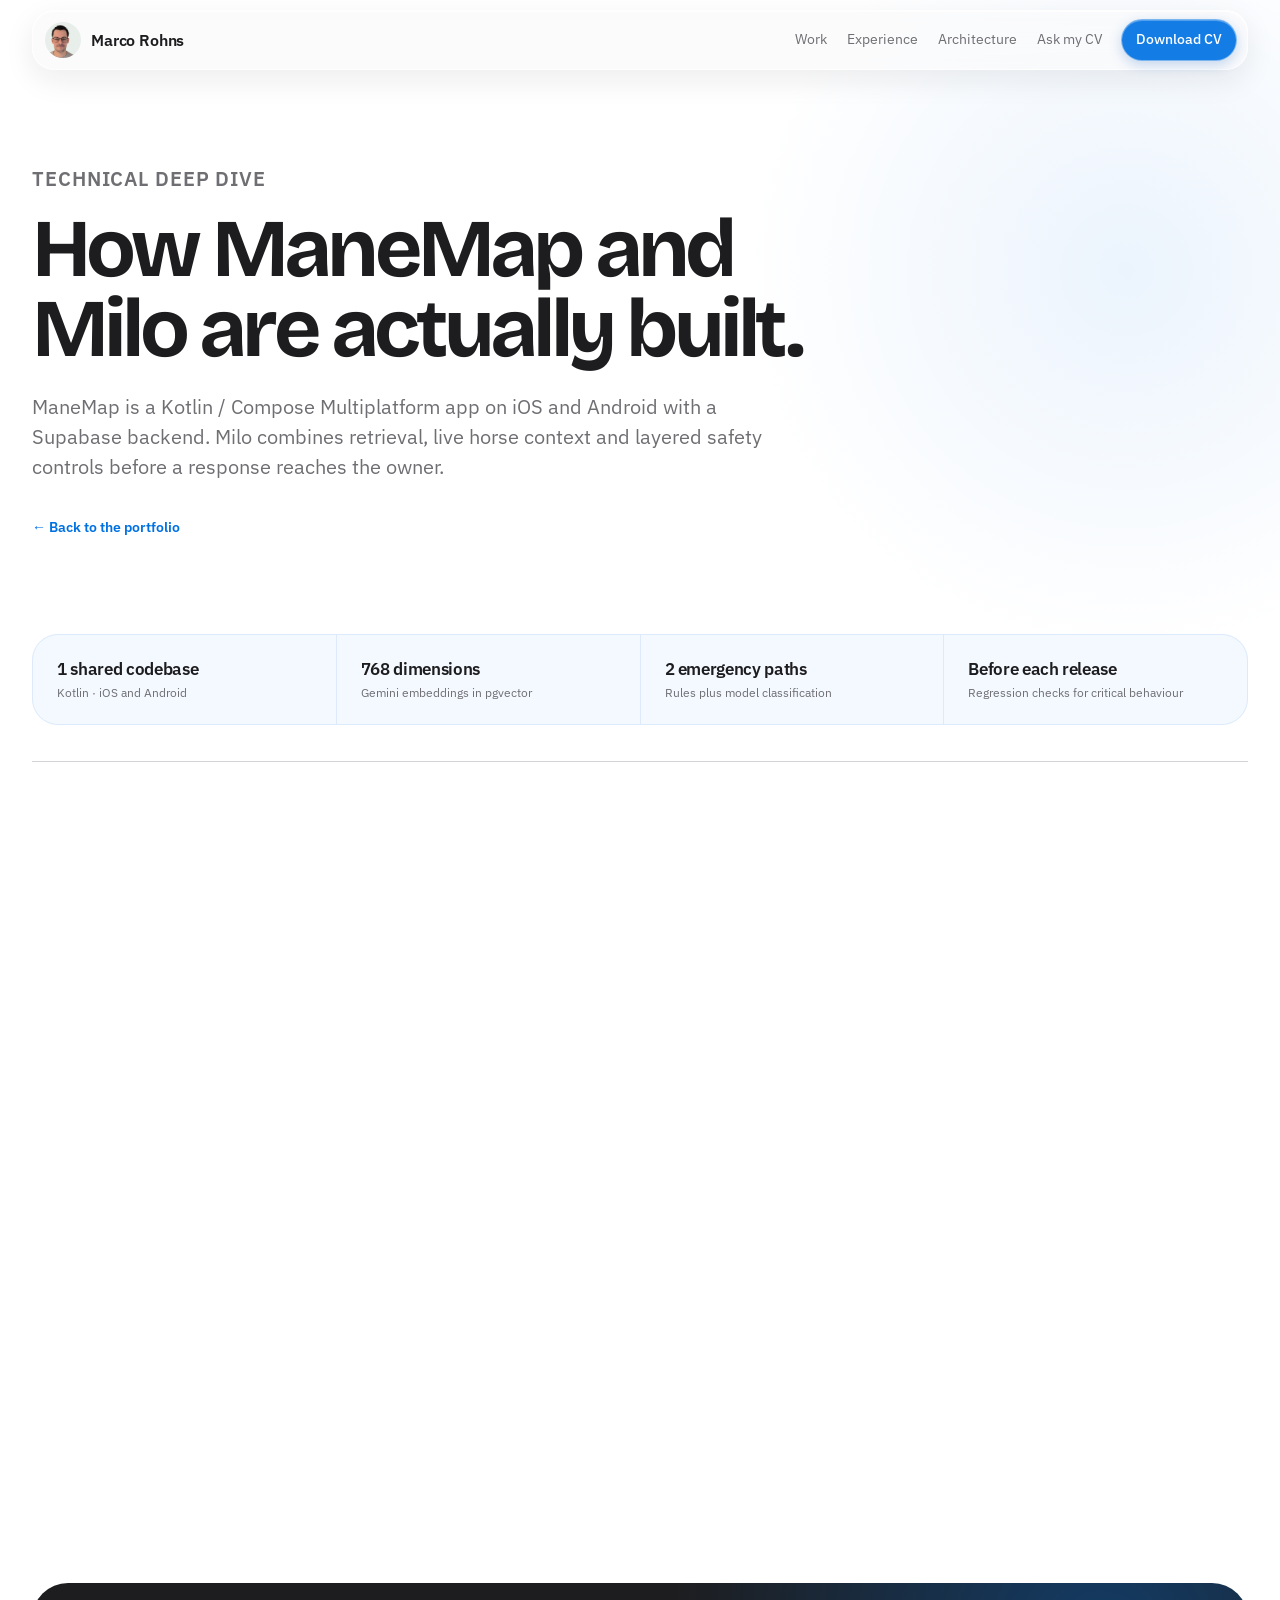
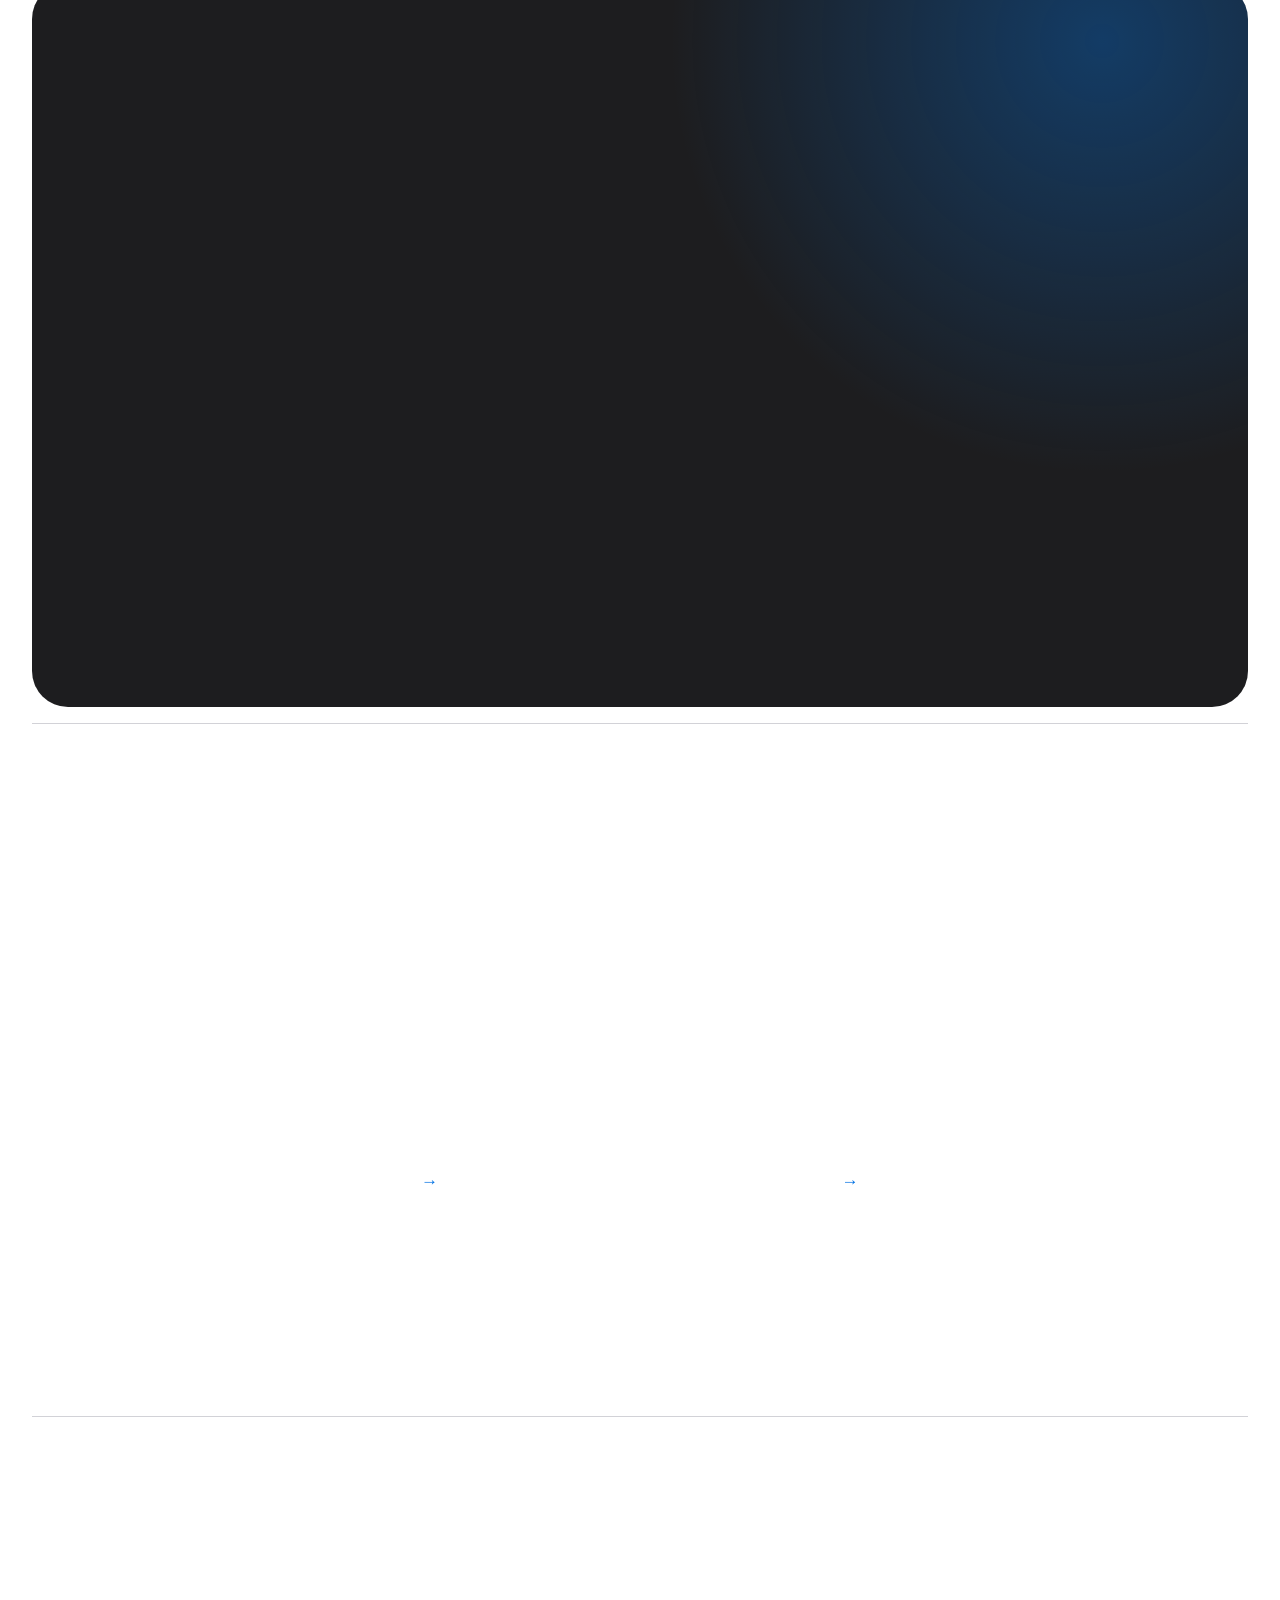
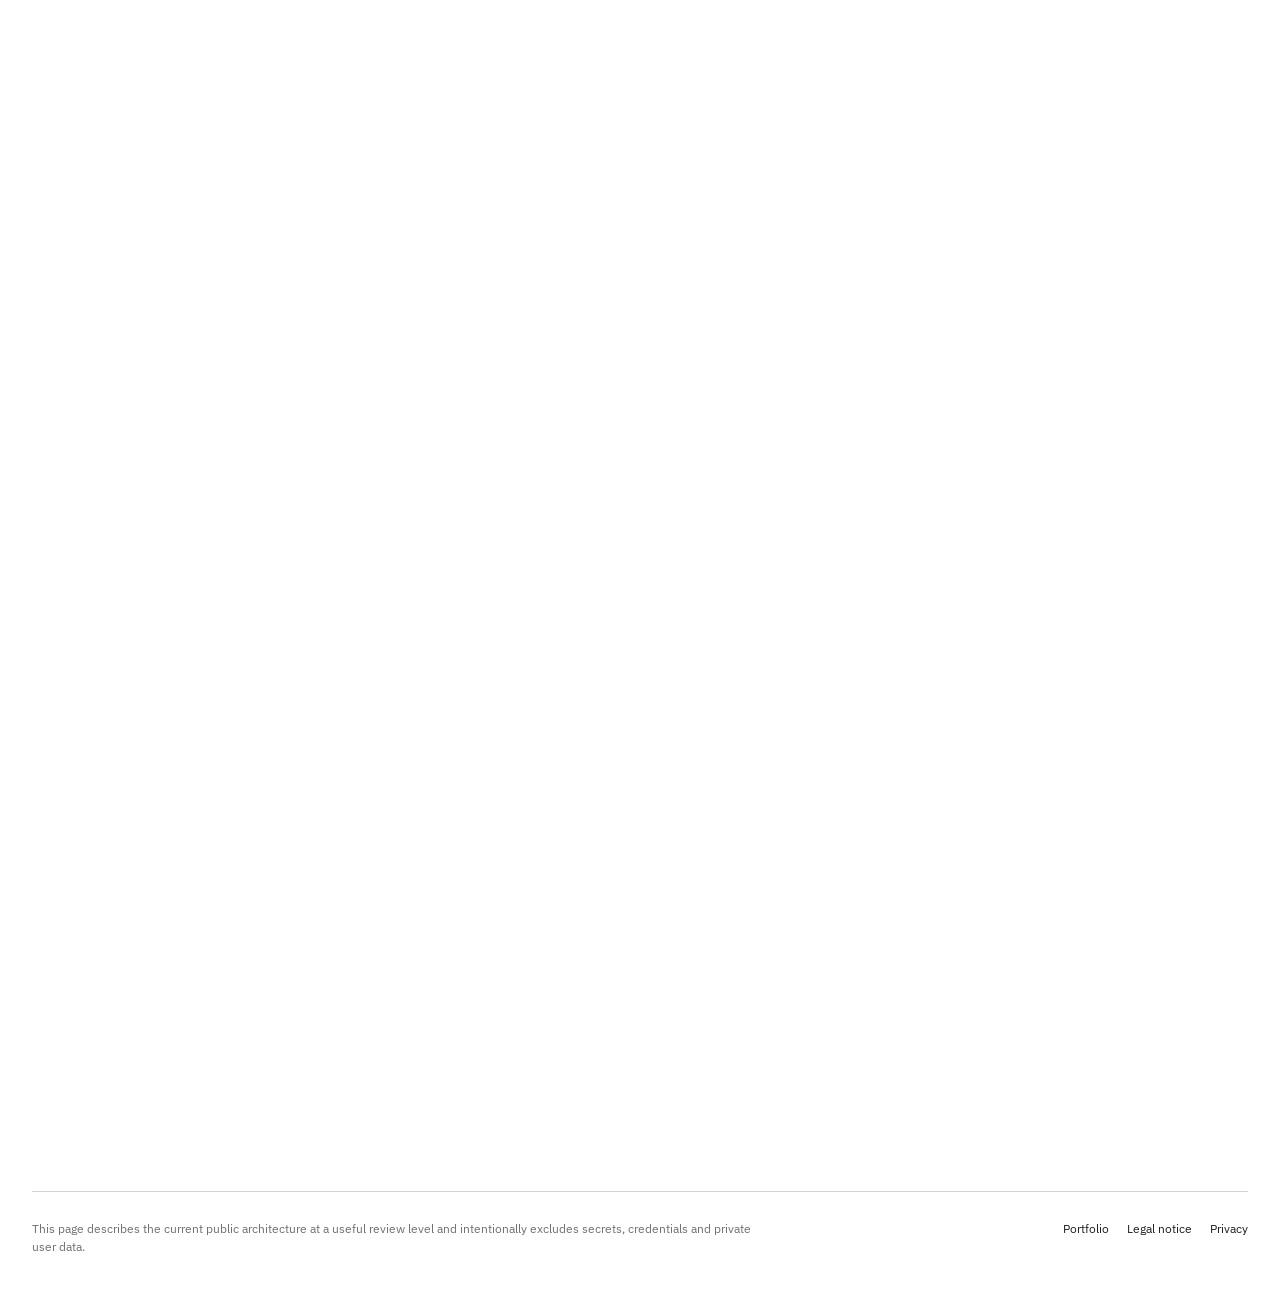
==== commit 184e5c4f: "Center portfolio on shipped ManeMap product" ====
--- a/architecture.html
+++ b/architecture.html
@@ -16,7 +16,7 @@
 <link rel="canonical" href="https://marcorhs.github.io/architecture.html">
 <link rel="preload" href="fonts/bricolage-grotesque-latin-700-normal.woff2" as="font" type="font/woff2" crossorigin>
 <link rel="preload" href="fonts/ibm-plex-sans-latin-400-normal.woff2" as="font" type="font/woff2" crossorigin>
-<link rel="stylesheet" href="style.css?v=14">
+<link rel="stylesheet" href="style.css?v=15">
 </head>
 <body>
 <a class="skip-link" href="#main">Skip to content</a>
@@ -28,9 +28,8 @@
     </a>
     <nav aria-label="Primary navigation">
       <div class="nav-links" id="nav-links">
-        <a class="nav-link" href="./#value">Value</a>
         <a class="nav-link" href="./#work">Work</a>
-        <a class="nav-link" href="./#approach">Approach</a>
+        <a class="nav-link" href="./#adoption">Experience</a>
         <a class="nav-link" href="architecture.html" aria-current="page">Architecture</a>
         <a class="nav-link" href="./#askzone">Ask my CV</a>
       </div>
--- a/style.css
+++ b/style.css
@@ -654,6 +654,9 @@
 .contact-section p:last-child { max-width: 650px; margin: 0; color: #b7b7bc; font-size: 17px; }
 .contact-actions { display: grid; width: 100%; grid-template-columns: 1fr; gap: 10px; }
 .contact-actions .button { width: 100%; min-height: 46px; white-space: nowrap; }
+.contact-direct { display: flex; grid-column: 1 / -1; flex-wrap: wrap; gap: 2px 6px; align-items: baseline; margin-top: 6px; color: #b7c8d1; font-size: 12px; line-height: 1.45; }
+.contact-direct a { color: #d8efff; text-decoration: underline; text-decoration-color: rgba(216,239,255,.45); text-underline-offset: 3px; }
+.contact-direct a:hover { text-decoration-color: currentColor; }
 .button-light { background: #fff; color: var(--ink); }
 .button-light:hover { background: #f2f2f5; }
 .button-outline { border: 1px solid rgba(255, 255, 255, .28); color: #fff; }
@@ -729,7 +732,6 @@
 }
 
 @media (max-width: 1040px) {
-  .site-header nav .nav-link:first-child { display: none; }
   .hero { grid-template-columns: 1fr; gap: 48px; padding: 78px 0 70px; }
   .hero-copy { max-width: 840px; }
   .hero-profile { max-width: 660px; }
@@ -1099,3 +1101,198 @@
   .hero-profile::before, .product-shots img { animation: none !important; transition: none !important; }
   .product-shots img { opacity: 1 !important; transform: none !important; }
 }
+
+/* Home: an editorial product story, built around real application screens. */
+.home-page {
+  background: #fbfcfd;
+  font-family: var(--font-body);
+}
+.home-page h1, .home-page h2, .home-page h3,
+.home-page .adoption-record-intro strong {
+  font-family: var(--font-display);
+}
+.home-page .eyebrow { letter-spacing: .09em; }
+.home-page .site-header { background: rgba(251, 252, 253, .9); }
+.home-page .hero {
+  grid-template-columns: minmax(0, 1fr) minmax(410px, .85fr);
+  gap: clamp(34px, 5vw, 72px);
+  align-items: center;
+  padding: 88px 0 78px;
+}
+.home-page .hero-copy { align-self: center; }
+.home-page .hero h1 {
+  max-width: 690px;
+  margin: 20px 0 26px;
+  font-size: clamp(62px, 6.4vw, 87px);
+  font-weight: 700;
+  letter-spacing: -.065em;
+  line-height: .97;
+}
+.home-page .hero h1 em { color: var(--blue); font-style: normal; }
+.home-page .hero .intro { max-width: 620px; font-size: 20px; line-height: 1.48; }
+.home-page .hero-actions { margin: 32px 0 34px; }
+.hero-byline { display: flex; align-items: center; gap: 12px; padding-top: 20px; border-top: 1px solid var(--line); }
+.hero-byline img { width: 48px; height: 48px; border-radius: 50%; object-fit: cover; }
+.hero-byline p { margin: 0; font-size: 13px; line-height: 1.35; }
+.hero-byline strong, .hero-byline span { display: block; }
+.hero-byline span { margin-top: 3px; color: var(--muted); }
+
+.hero-product { overflow: hidden; margin: 0; border: 1px solid #d8e4ed; border-radius: 26px; background: #fff; box-shadow: 0 26px 60px rgba(30, 67, 91, .12); }
+.hero-product-head, .hero-product figcaption { display: flex; justify-content: space-between; align-items: center; gap: 12px; min-height: 52px; padding: 0 21px; font-size: 12px; font-weight: 600; }
+.hero-product-head { color: #44657d; letter-spacing: .06em; text-transform: uppercase; }
+.hero-product-head span:last-child { color: var(--blue); }
+.hero-product-stage {
+  position: relative;
+  display: grid;
+  height: 510px;
+  place-items: center;
+  overflow: hidden;
+  background:
+    linear-gradient(rgba(18, 93, 138, .055) 1px, transparent 1px),
+    linear-gradient(90deg, rgba(18, 93, 138, .055) 1px, transparent 1px),
+    #eaf4f8;
+  background-size: 46px 46px, 46px 46px, auto;
+}
+.hero-product-stage::after { position: absolute; right: -18%; bottom: -44%; width: 95%; height: 72%; border-radius: 50%; background: #c5e5db; filter: blur(72px); content: ""; pointer-events: none; }
+.hero-product-wordmark { position: absolute; z-index: 1; top: 24px; left: 28px; color: #174f72; font-family: var(--font-display); font-size: clamp(40px, 4.4vw, 62px); font-weight: 700; letter-spacing: -.075em; line-height: 1; }
+.hero-product-stage img { position: absolute; z-index: 2; bottom: -145px; left: 54%; width: auto; height: 585px; max-width: none; transform: translateX(-50%) rotate(-4deg); filter: drop-shadow(0 22px 27px rgba(19, 44, 42, .25)); }
+.hero-product-stamp { position: absolute; z-index: 3; right: 23px; bottom: 29px; width: 96px; height: 96px; display: grid; place-items: center; border-radius: 50%; background: #0071e3; color: #fff; font-size: 12px; font-weight: 700; line-height: 1.2; text-align: center; transform: rotate(8deg); }
+.hero-product figcaption { min-height: 62px; color: #44657d; }
+.hero-product figcaption a { color: var(--blue); font-size: 13px; }
+.hero-product figcaption a:hover { text-decoration: underline; text-underline-offset: 4px; }
+
+.home-page .work-section { padding: 108px 0 92px; border-top: 1px solid var(--line); }
+.home-page .work-section .section-heading { max-width: 880px; }
+.home-page .work-section .section-heading h2 { max-width: 800px; }
+.home-page .product-case {
+  display: grid;
+  grid-template-columns: minmax(0, 1fr) minmax(0, .94fr);
+  gap: 0;
+  min-height: 0;
+  padding: 0;
+  background: #161d22;
+  box-shadow: 0 22px 48px rgba(19, 36, 48, .14);
+}
+.home-page .product-case::before { display: none; }
+.home-page .case-narrative { min-width: 0; padding: 43px 39px 43px 45px; }
+.home-page .case-topline { align-items: flex-start; gap: 16px; color: #b6c0c4; }
+.home-page .case-card h3 { margin: 51px 0 15px; font-size: clamp(52px, 5vw, 72px); }
+.home-page .case-lead { max-width: 560px; font-size: 18px; }
+.home-page .case-proof { grid-template-columns: repeat(2, 1fr); margin: 31px 0 34px; }
+.home-page .case-proof b { font-size: 16px; }
+.case-decisions { border-top: 1px solid rgba(255,255,255,.15); }
+.case-decisions > div { display: grid; grid-template-columns: 118px minmax(0,1fr); gap: 14px; padding: 17px 0; border-bottom: 1px solid rgba(255,255,255,.15); }
+.case-decisions span { padding-top: 2px; color: #a8efd1; font-size: 11px; font-weight: 700; letter-spacing: .06em; text-transform: uppercase; }
+.case-decisions p { margin: 0; color: #c9d1d3; font-size: 14px; line-height: 1.47; }
+.home-page .case-cta-row { margin-top: 12px; }
+.home-page .case-link { margin-top: 14px; }
+.case-ownership { max-width: 920px; margin: 17px 0 0; color: var(--muted); font-size: 13px; line-height: 1.55; }
+.case-ownership strong { color: var(--ink); }
+
+.home-page .product-visual { display: flex; flex-direction: column; align-self: stretch; min-width: 0; padding: 34px 30px 30px; border-left: 1px solid rgba(255,255,255,.11); background: #202b2d; }
+.product-visual-label { display: flex; justify-content: space-between; gap: 10px; margin: 0 0 22px; color: #a8efd1; font-size: 11px; font-weight: 700; letter-spacing: .08em; text-transform: uppercase; }
+.product-visual-label span { color: #aebbc0; }
+.home-page .screen-selector { margin-bottom: 18px; }
+.home-page .product-shots { height: 390px; gap: 12px; overflow: hidden; }
+.home-page .product-shots img { height: 433px; }
+.home-page .product-shots img:nth-child(2) { margin-top: 44px; }
+.screen-annotation { min-height: 97px; margin-top: 10px; padding: 17px 0 0; border-top: 1px solid rgba(255,255,255,.18); }
+.screen-annotation p { max-width: 540px; margin: 0; color: #bdc9c9; font-size: 13px; line-height: 1.5; }
+.screen-annotation strong { color: #fff; }
+.home-page .store-links { margin-top: 10px; }
+
+.adoption-section { padding: 100px 0 114px; border-top: 1px solid var(--line); }
+.adoption-section .section-heading { max-width: 900px; }
+.adoption-record { display: grid; grid-template-columns: minmax(0,.7fr) minmax(0,1.3fr); gap: 0; overflow: hidden; border: 1px solid #dbe6ec; border-radius: 28px; background: #f0f6f7; }
+.adoption-record-intro { display: flex; flex-direction: column; justify-content: space-between; gap: 35px; min-height: 360px; padding: 34px; border-right: 1px solid #dbe6ec; background: #e9f2f3; }
+.adoption-record-intro span { color: var(--blue); font-size: 12px; font-weight: 700; letter-spacing: .08em; text-transform: uppercase; }
+.adoption-record-intro strong { max-width: 390px; font-size: clamp(30px, 3.4vw, 44px); font-weight: 700; letter-spacing: -.055em; line-height: 1.05; }
+.adoption-section .career-timeline { display: grid; grid-template-columns: 1fr 1fr; gap: 0; align-items: stretch; margin: 0; }
+.adoption-section .career-timeline > div { padding: 37px 27px 34px; border-top: 0; }
+.adoption-section .career-timeline > div + div { border-left: 1px solid #dbe6ec; }
+.adoption-section .career-timeline > div::before { display: none; }
+.adoption-section .career-timeline span { margin-bottom: 27px; }
+.adoption-section .career-timeline b { font-size: 21px; letter-spacing: -.025em; line-height: 1.15; }
+.adoption-section .career-timeline p { margin-top: 18px; font-size: 14px; }
+.adoption-section .career-timeline em { margin-top: 22px; color: #305567; }
+
+.home-page .ask-section { padding: 108px 0; }
+.home-page .ask-panel { border: 1px solid #d8e4ed; background: #f4f8fa; box-shadow: 0 16px 38px rgba(37, 66, 82, .07); -webkit-backdrop-filter: none; backdrop-filter: none; }
+.home-page .ask-panel::before { display: none; }
+.home-page .credentials-section { padding: 105px 0; }
+.home-page .credentials-grid { grid-template-columns: 1fr; gap: 0; border-top: 1px solid var(--line); }
+.home-page .credential-card { display: grid; grid-template-columns: 185px minmax(220px,.76fr) minmax(0,1.24fr); align-items: start; gap: 28px; min-height: 0; padding: 29px 4px; border-bottom: 1px solid var(--line); border-radius: 0; background: transparent; }
+.home-page .credential-card h3 { margin: 0; }
+.home-page .credential-card p:last-child { font-size: 15px; }
+.home-page .credential-card:hover { transform: none; box-shadow: none; }
+.home-page .contact-section { border-radius: 28px; background: #1b2831; }
+
+@media (prefers-reduced-motion: no-preference) {
+  .hero-product-stage img { transition: transform 350ms var(--ease-out); }
+  .hero-product:hover .hero-product-stage img { transform: translateX(-50%) translateY(-8px) rotate(-3deg); }
+  .home-page .availability-line > span, .home-page .live-badge i { animation-duration: 5s; }
+}
+
+@media (max-width: 1040px) {
+  .home-page .hero { grid-template-columns: 1fr; gap: 45px; padding: 66px 0 80px; }
+  .home-page .hero-copy { max-width: 850px; }
+  .hero-product { max-width: 740px; }
+  .home-page .product-case { grid-template-columns: 1fr; }
+  .home-page .product-visual { border-top: 1px solid rgba(255,255,255,.11); border-left: 0; }
+  .adoption-record { grid-template-columns: 1fr; }
+  .adoption-record-intro { min-height: 220px; border-right: 0; border-bottom: 1px solid #dbe6ec; }
+  .home-page .credential-card { grid-template-columns: 150px minmax(170px,.8fr) minmax(0,1.2fr); }
+}
+
+@media (max-width: 760px) {
+  .home-page .hero { gap: 24px; padding: 44px 0 71px; }
+  .home-page .hero h1 { font-size: clamp(48px, 12vw, 68px); }
+  .home-page .hero .intro { font-size: 18px; }
+  .home-page .hero-actions { margin-bottom: 0; }
+  .home-page .hero-byline { display: none; }
+  .hero-product-stage { height: 400px; }
+  .hero-product-stage img { height: 450px; bottom: -115px; }
+  .hero-product-wordmark { top: 22px; left: 20px; font-size: 42px; }
+  .hero-product-stamp { right: 18px; bottom: 22px; width: 78px; height: 78px; font-size: 10px; }
+  .hero-product-head, .hero-product figcaption { padding-inline: 16px; }
+  .home-page .work-section { padding: 85px 0 78px; }
+  .home-page .case-narrative { padding: 30px 24px; }
+  .home-page .case-card h3 { margin-top: 38px; font-size: 52px; }
+  .home-page .case-proof { grid-template-columns: repeat(2, 1fr); }
+  .case-decisions > div { grid-template-columns: 90px minmax(0,1fr); gap: 9px; }
+  .home-page .product-visual { padding: 27px 22px 26px; }
+  .home-page .product-shots { height: clamp(280px, 84vw, 390px); }
+  .home-page .product-shots img { width: auto; height: min(450px, 105vw); max-width: 49%; object-fit: contain; }
+  .home-page .product-shots img:nth-child(2) { margin-top: 32px; }
+  .screen-annotation { min-height: 115px; }
+  .adoption-section { padding: 84px 0; }
+  .adoption-record-intro { min-height: 0; padding: 26px; }
+  .adoption-record-intro strong { font-size: 32px; }
+  .adoption-section .career-timeline { grid-template-columns: 1fr; }
+  .adoption-section .career-timeline > div { padding: 27px; }
+  .adoption-section .career-timeline > div + div { border-top: 1px solid #dbe6ec; border-left: 0; }
+  .adoption-section .career-timeline span { margin-bottom: 14px; }
+  .home-page .credential-card { grid-template-columns: 1fr; gap: 9px; padding: 23px 2px; }
+  .home-page .credential-card h3 { margin: 0; }
+  .home-page .credentials-section { padding: 85px 0; }
+}
+
+@media (max-width: 390px) {
+  .home-page .hero h1 { font-size: 45px; }
+  .hero-product-stage { height: 350px; }
+  .hero-product-stage img { height: 390px; bottom: -100px; }
+  .hero-product-head span:first-child { max-width: 140px; }
+  .case-decisions > div { grid-template-columns: 1fr; gap: 3px; }
+}
+
+@media (max-width: 560px) {
+  .home-page .product-shots { display: grid; height: clamp(390px, 130vw, 510px); place-items: start center; overflow: hidden; }
+  .home-page .product-shots img { width: min(82%, 250px); max-width: none; height: auto; margin-top: 0; }
+  .home-page .product-shots img:nth-child(2) { margin-top: 0; }
+  .home-page .product-shots[data-active="daily"] img[data-screen="milo"],
+  .home-page .product-shots[data-active="milo"] img[data-screen="daily"] { display: none; }
+}
+
+@media (prefers-reduced-motion: reduce) {
+  .hero-product-stage img, .hero-product:hover .hero-product-stage img { transition: none; transform: translateX(-50%) rotate(-4deg); }
+}
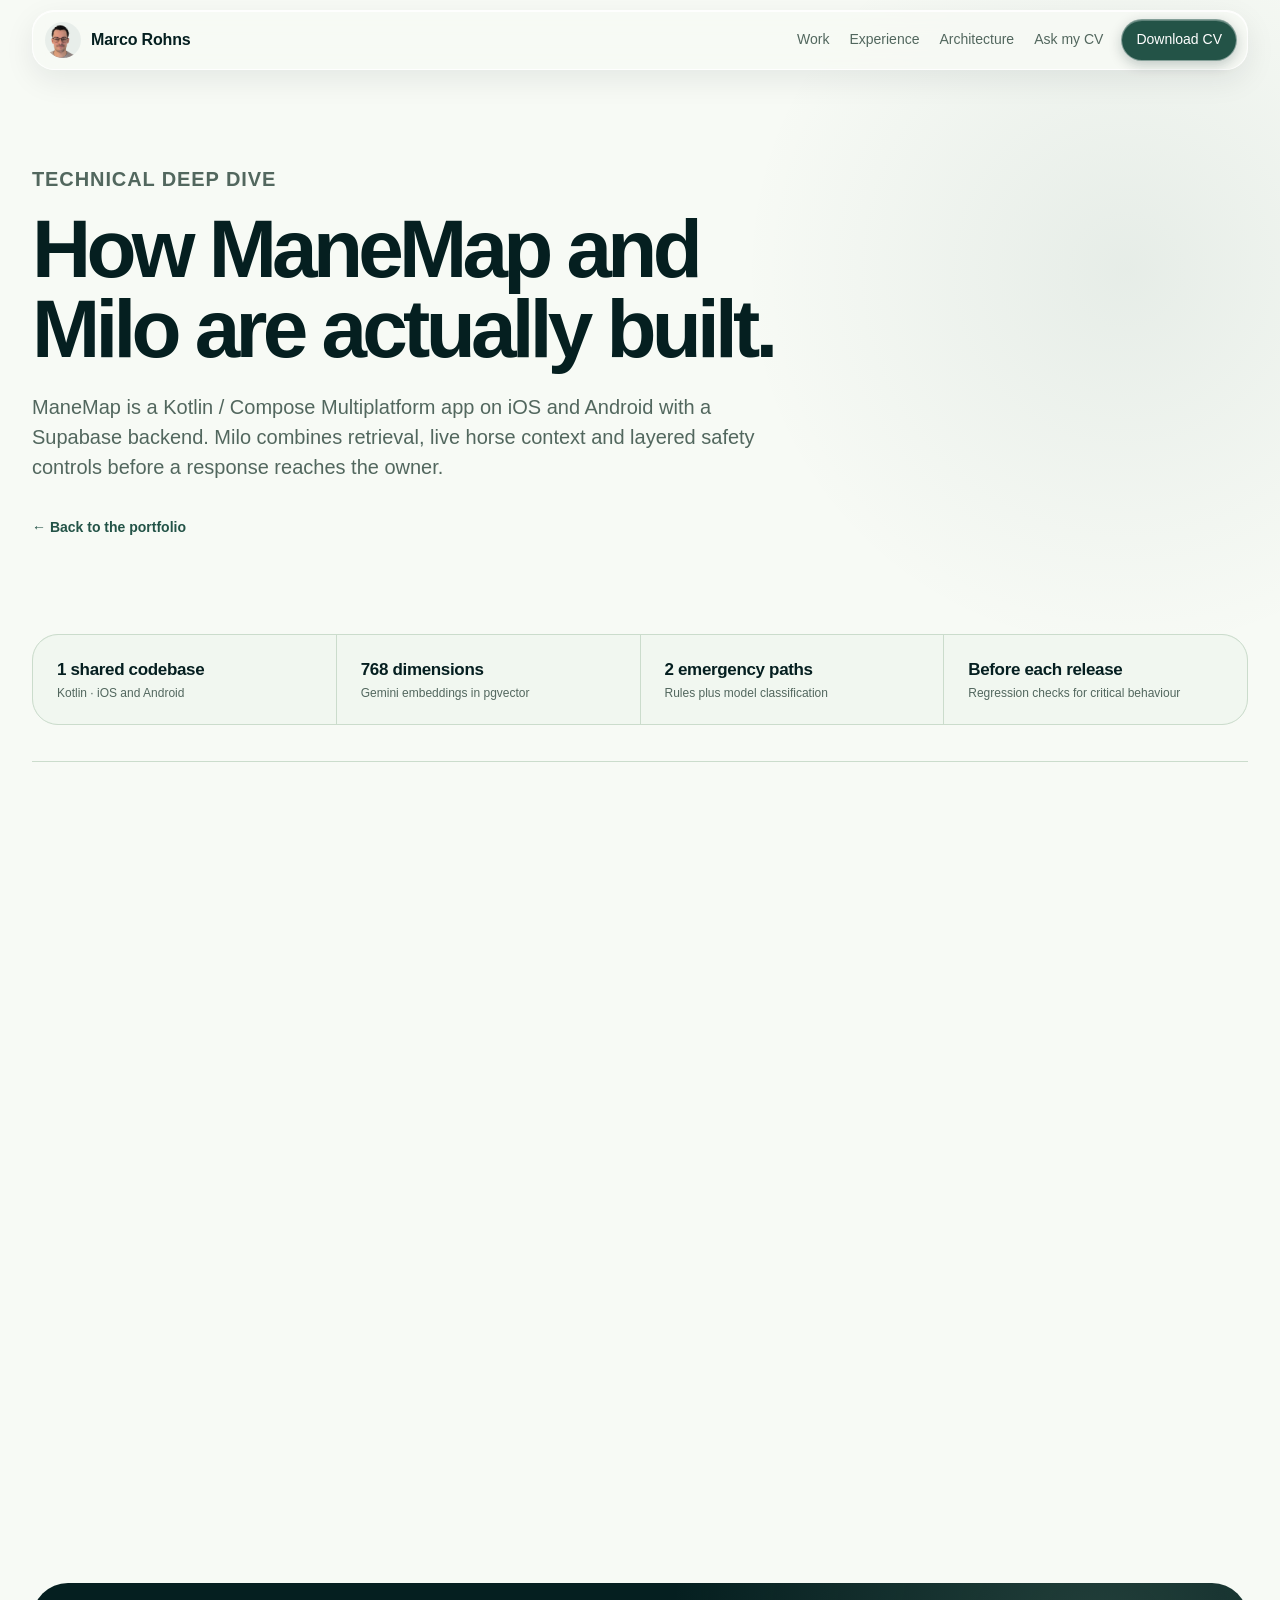
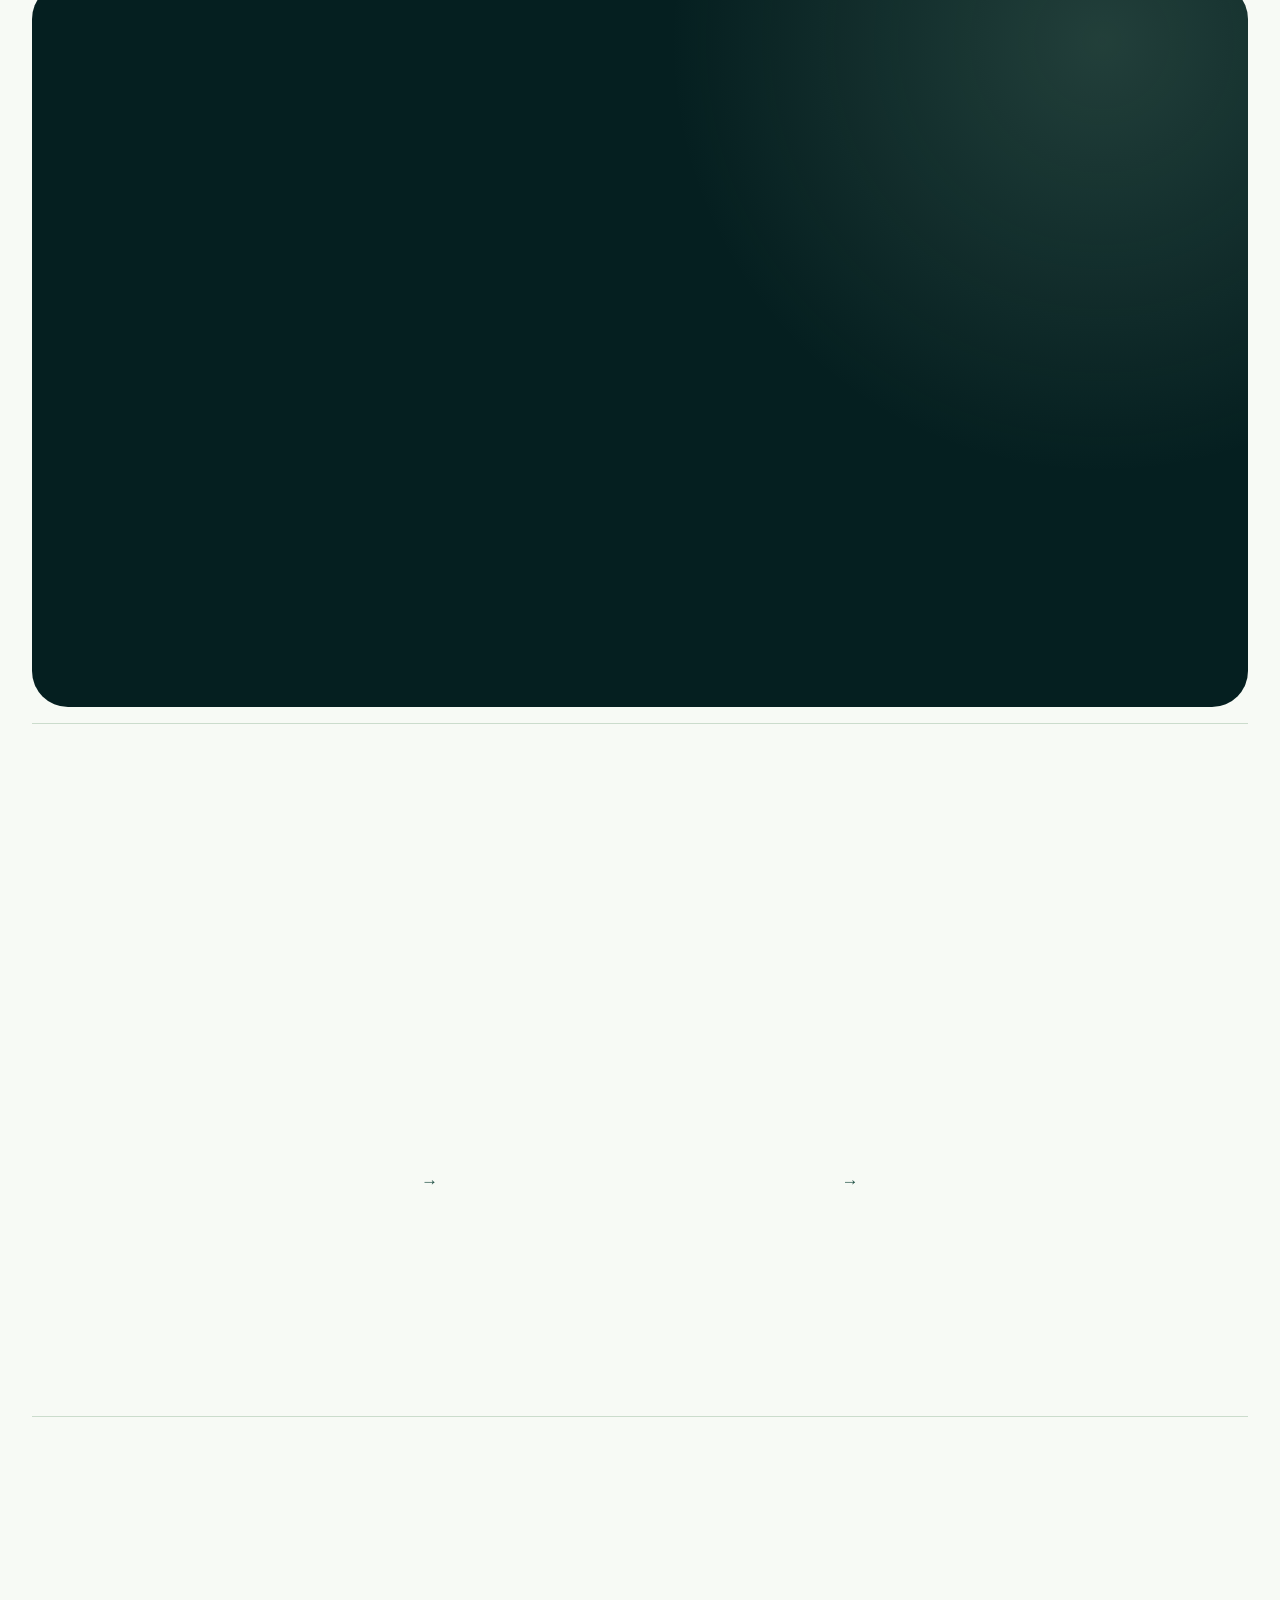
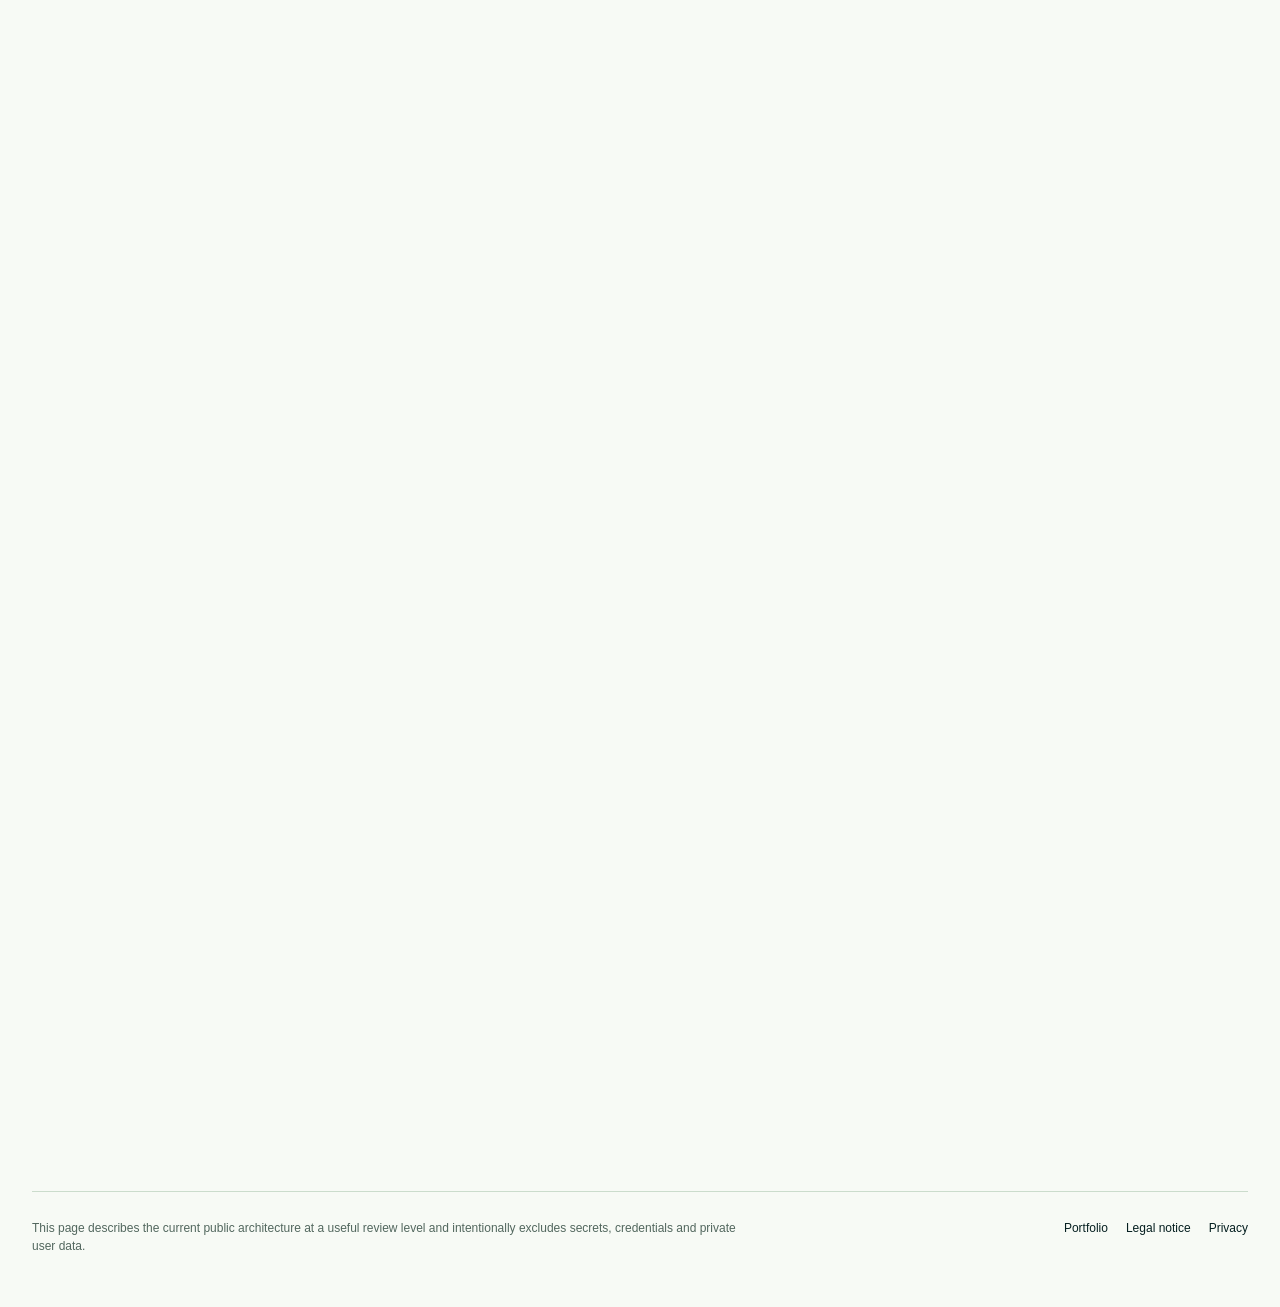
==== commit 12ed0893: "Redesign portfolio around product and adoption work" ====
--- a/architecture.html
+++ b/architecture.html
@@ -12,11 +12,10 @@
 <meta property="og:description" content="How the live AI horse-care product handles retrieval, context, safety, generation and evaluation.">
 <meta property="og:url" content="https://marcorhs.github.io/architecture.html">
 <meta property="og:image" content="https://marcorhs.github.io/assets/manemap-milo.webp">
-<link rel="icon" href="photo.jpg" type="image/jpeg">
+<link rel="icon" href="assets/favicon.png" type="image/png">
+<link rel="apple-touch-icon" href="assets/apple-touch-icon.png">
 <link rel="canonical" href="https://marcorhs.github.io/architecture.html">
-<link rel="preload" href="fonts/bricolage-grotesque-latin-700-normal.woff2" as="font" type="font/woff2" crossorigin>
-<link rel="preload" href="fonts/ibm-plex-sans-latin-400-normal.woff2" as="font" type="font/woff2" crossorigin>
-<link rel="stylesheet" href="style.css?v=15">
+<link rel="stylesheet" href="style.css?v=17">
 </head>
 <body>
 <a class="skip-link" href="#main">Skip to content</a>
--- a/style.css
+++ b/style.css
@@ -1,39 +1,3 @@
-@font-face {
-  font-family: "Bricolage Grotesque";
-  src: url("fonts/bricolage-grotesque-latin-600-normal.woff2") format("woff2");
-  font-weight: 600;
-  font-style: normal;
-  font-display: swap;
-}
-@font-face {
-  font-family: "Bricolage Grotesque";
-  src: url("fonts/bricolage-grotesque-latin-700-normal.woff2") format("woff2");
-  font-weight: 700;
-  font-style: normal;
-  font-display: swap;
-}
-@font-face {
-  font-family: "IBM Plex Sans";
-  src: url("fonts/ibm-plex-sans-latin-400-normal.woff2") format("woff2");
-  font-weight: 400;
-  font-style: normal;
-  font-display: swap;
-}
-@font-face {
-  font-family: "IBM Plex Sans";
-  src: url("fonts/ibm-plex-sans-latin-500-normal.woff2") format("woff2");
-  font-weight: 500;
-  font-style: normal;
-  font-display: swap;
-}
-@font-face {
-  font-family: "IBM Plex Sans";
-  src: url("fonts/ibm-plex-sans-latin-600-normal.woff2") format("woff2");
-  font-weight: 600;
-  font-style: normal;
-  font-display: swap;
-}
-
 @property --rotating-border-angle {
   syntax: "<angle>";
   inherits: false;
@@ -44,24 +8,29 @@
   to { --rotating-border-angle: 360deg; }
 }
 
+@keyframes portrait-ring-clockwise { to { transform: rotate(360deg); } }
+@keyframes portrait-ring-counterclockwise { to { transform: rotate(-360deg); } }
+@keyframes wordmark-left { from { opacity: 0; transform: translateX(-34px); } to { opacity: 1; transform: translateX(0); } }
+@keyframes wordmark-right { from { opacity: 0; transform: translateX(34px); } to { opacity: 1; transform: translateX(0); } }
+
 :root {
-  --font-display: "Bricolage Grotesque", -apple-system, BlinkMacSystemFont, "SF Pro Display", "Segoe UI", sans-serif;
-  --font-body: "IBM Plex Sans", -apple-system, BlinkMacSystemFont, "SF Pro Text", "Segoe UI", sans-serif;
-  --canvas: #fff;
+  --font-display: -apple-system, BlinkMacSystemFont, "SF Pro Display", "Segoe UI", sans-serif;
+  --font-body: -apple-system, BlinkMacSystemFont, "SF Pro Text", "Segoe UI", sans-serif;
+  --canvas: #f7faf5;
   --surface: #fff;
-  --ink: #1d1d1f;
-  --muted: #6e6e73;
-  --subtle: #f5f5f7;
-  --line: #d2d2d7;
-  --blue: #0071e3;
-  --blue-hover: #0077ed;
-  --blue-soft: #eaf4ff;
-  --mint: #a8efd1;
+  --ink: #051f20;
+  --muted: #52675e;
+  --subtle: #edf4ed;
+  --line: #cbdccc;
+  --blue: #235347;
+  --blue-hover: #163832;
+  --blue-soft: #daf1de;
+  --mint: #8eb69b;
   --on-blue: #fff;
   --warn: #a24b00;
-  --glass-fill: rgba(250, 252, 255, .76);
+  --glass-fill: rgba(247, 250, 245, .76);
   --glass-stroke: rgba(255, 255, 255, .84);
-  --glass-shadow: 0 20px 56px rgba(22, 34, 54, .11);
+  --glass-shadow: 0 20px 56px rgba(5, 31, 32, .11);
   --motion-fast: 180ms;
   --motion-enter: 650ms;
   --motion-ambient: 9s;
@@ -78,7 +47,7 @@
 body {
   overflow-x: hidden;
   background:
-    radial-gradient(circle at 88% 6%, rgba(0, 113, 227, .08), transparent 24rem),
+    radial-gradient(circle at 88% 6%, rgba(35, 83, 71, .08), transparent 24rem),
     var(--canvas);
   color: var(--ink);
   font: 400 17px/1.52 var(--font-body);
@@ -123,8 +92,8 @@
   padding: 0 10px 0 12px;
   border: 1px solid var(--glass-stroke);
   border-radius: 22px;
-  background: rgba(250, 250, 252, .76);
-  box-shadow: 0 10px 30px rgba(29, 29, 31, .08), inset 0 1px 0 rgba(255, 255, 255, .96);
+  background: rgba(247, 250, 245, .86);
+  box-shadow: 0 10px 30px rgba(5, 31, 32, .08), inset 0 1px 0 rgba(255, 255, 255, .96);
   -webkit-backdrop-filter: saturate(180%) blur(18px);
   backdrop-filter: saturate(180%) blur(18px);
 }
@@ -136,7 +105,7 @@
   overflow: hidden;
   height: 2px;
   border-radius: 999px;
-  background: rgba(0, 113, 227, .1);
+  background: rgba(35, 83, 71, .1);
 }
 .scroll-progress span {
   display: block;
@@ -174,13 +143,13 @@
   padding: 8px 14px;
   border: 1px solid rgba(255, 255, 255, .44);
   border-radius: 999px;
-  background: rgba(0, 113, 227, .92);
-  box-shadow: 0 4px 13px rgba(0, 83, 181, .22), inset 0 1px 0 rgba(255, 255, 255, .28);
+  background: #235347;
+  box-shadow: 0 4px 13px rgba(5, 31, 32, .22), inset 0 1px 0 rgba(255, 255, 255, .28);
   color: #fff;
   font-weight: 500;
   transition: background-color var(--motion-fast) ease, transform var(--motion-fast) ease;
 }
-.nav-cta:hover { background: rgba(0, 119, 237, .98); transform: translateY(-1px); }
+.nav-cta:hover { background: #163832; transform: translateY(-1px); }
 
 .eyebrow, .panel-eyebrow, .card-kicker {
   margin: 0;
@@ -227,8 +196,8 @@
   transition: transform var(--motion-fast) ease, background-color var(--motion-fast) ease, box-shadow var(--motion-fast) ease;
 }
 .button:hover { transform: translateY(-2px); }
-.button-primary { background: var(--blue); box-shadow: 0 8px 22px rgba(0, 113, 227, .2); color: var(--on-blue); }
-.button-primary:hover { background: var(--blue-hover); box-shadow: 0 11px 28px rgba(0, 113, 227, .26); }
+.button-primary { background: var(--blue); box-shadow: 0 8px 22px rgba(5, 31, 32, .16); color: var(--on-blue); }
+.button-primary:hover { background: var(--blue-hover); box-shadow: 0 11px 28px rgba(5, 31, 32, .22); }
 .hero-actions .button-primary span { transition: transform var(--motion-fast) var(--ease-standard); }
 .hero-actions .button-primary:hover span,
 .hero-actions .button-primary:focus-visible span { transform: translateY(3px); }
@@ -404,11 +373,11 @@
   gap: 1px;
   overflow: hidden;
   margin-bottom: 20px;
-  border: 1px solid #dceafb;
+  border: 1px solid #cbdccc;
   border-radius: 26px;
-  background: #dceafb;
-}
-.proof-strip div { padding: 22px 24px; background: rgba(245, 250, 255, .96); }
+  background: #cbdccc;
+}
+.proof-strip div { padding: 22px 24px; background: #f1f7f0; }
 .proof-strip strong { display: block; margin-bottom: 3px; font-size: 17px; letter-spacing: -.02em; }
 .proof-strip span { display: block; color: var(--muted); font-size: 12px; line-height: 1.4; }
 
@@ -489,7 +458,7 @@
 .adoption-case h3 { margin-top: 16px; font-size: 36px; }
 .career-timeline { display: grid; gap: 0; margin-top: 42px; }
 .career-timeline > div { position: relative; padding: 23px 0 25px 24px; border-top: 1px solid var(--line); }
-.career-timeline > div::before { position: absolute; top: 29px; left: 0; width: 8px; height: 8px; border-radius: 50%; background: var(--blue); box-shadow: 0 0 0 5px rgba(0, 113, 227, .09); content: ""; }
+.career-timeline > div::before { position: absolute; top: 29px; left: 0; width: 8px; height: 8px; border-radius: 50%; background: var(--blue); box-shadow: 0 0 0 5px rgba(35, 83, 71, .1); content: ""; }
 .career-timeline span { display: block; margin-bottom: 5px; color: var(--blue); font-size: 11px; font-weight: 600; letter-spacing: .04em; }
 .career-timeline b { display: block; font-size: 15px; line-height: 1.35; }
 .career-timeline p { margin: 8px 0 0; color: var(--muted); font-size: 14px; line-height: 1.45; }
@@ -712,7 +681,7 @@
 }
 
 @supports not ((-webkit-backdrop-filter: blur(1px)) or (backdrop-filter: blur(1px))) {
-  .site-header { background: rgba(250, 250, 252, .97); }
+  .site-header { background: rgba(247, 250, 245, .97); }
   .ask-panel { background: #f7faff; }
   .button-secondary { background: var(--subtle); }
 }
@@ -1019,8 +988,8 @@
     padding: 10px;
     border: 1px solid var(--glass-stroke);
     border-radius: 18px;
-    background: rgba(250,250,252,.98);
-    box-shadow: 0 16px 40px rgba(29,29,31,.14);
+    background: rgba(247,250,245,.98);
+    box-shadow: 0 16px 40px rgba(5,31,32,.14);
     -webkit-backdrop-filter: saturate(180%) blur(18px);
     backdrop-filter: saturate(180%) blur(18px);
   }
@@ -1071,7 +1040,7 @@
   .panel-border.is-glow-active::after {
     animation-duration: 24s;
     animation-timing-function: steps(96, end);
-    filter: drop-shadow(0 0 2px rgba(22, 119, 234, .28));
+    filter: drop-shadow(0 0 4px rgba(142, 182, 155, .5));
   }
 }
 
@@ -1193,13 +1162,15 @@
 .product-visual-label { display: flex; justify-content: space-between; gap: 10px; margin: 0 0 22px; color: #a8efd1; font-size: 11px; font-weight: 700; letter-spacing: .08em; text-transform: uppercase; }
 .product-visual-label span { color: #aebbc0; }
 .home-page .screen-selector { margin-bottom: 18px; }
-.home-page .product-shots { height: 390px; gap: 12px; overflow: hidden; }
-.home-page .product-shots img { height: 433px; }
-.home-page .product-shots img:nth-child(2) { margin-top: 44px; }
+.home-page .product-shots { height: 400px; gap: 13px; overflow: hidden; align-items: end; }
+.home-page .product-shots img { height: 386px; max-width: calc(50% - 7px); object-fit: contain; }
+.home-page .product-shots img:nth-child(2) { margin-top: 0; }
 .screen-annotation { min-height: 97px; margin-top: 10px; padding: 17px 0 0; border-top: 1px solid rgba(255,255,255,.18); }
 .screen-annotation p { max-width: 540px; margin: 0; color: #bdc9c9; font-size: 13px; line-height: 1.5; }
 .screen-annotation strong { color: #fff; }
-.home-page .store-links { margin-top: 10px; }
+.home-page .store-links { margin-top: 14px; }
+.home-page .store-links a { border-color: rgba(142,182,155,.9); background: rgba(142,182,155,.16); box-shadow: inset 0 1px 0 rgba(255,255,255,.1); color: #f5fff5; }
+.home-page .store-links a:hover { border-color: #daf1de; background: #235347; color: #fff; }
 
 .adoption-section { padding: 100px 0 114px; border-top: 1px solid var(--line); }
 .adoption-section .section-heading { max-width: 900px; }
@@ -1207,7 +1178,13 @@
 .adoption-record-intro { display: flex; flex-direction: column; justify-content: space-between; gap: 35px; min-height: 360px; padding: 34px; border-right: 1px solid #dbe6ec; background: #e9f2f3; }
 .adoption-record-intro span { color: var(--blue); font-size: 12px; font-weight: 700; letter-spacing: .08em; text-transform: uppercase; }
 .adoption-record-intro strong { max-width: 390px; font-size: clamp(30px, 3.4vw, 44px); font-weight: 700; letter-spacing: -.055em; line-height: 1.05; }
-.adoption-section .career-timeline { display: grid; grid-template-columns: 1fr 1fr; gap: 0; align-items: stretch; margin: 0; }
+.practice-loop { display: flex; flex-wrap: wrap; align-items: center; gap: 7px; max-width: 400px; color: #235347; font-size: 10px; font-weight: 700; letter-spacing: .04em; text-transform: uppercase; }
+.practice-loop span { display: inline-flex; min-height: 32px; align-items: center; padding: 7px 9px; border: 1px solid #bad3bf; border-radius: 999px; background: rgba(255,255,255,.52); white-space: nowrap; }
+.practice-loop i { width: 15px; height: 1px; background: #7fa98b; }
+.practice-signal::before { width: 8px; height: 8px; margin-right: 6px; border-radius: 50%; background: #8eb69b; content: ""; }
+.practice-decision::before { width: 10px; height: 8px; margin-right: 6px; border: 1px solid currentColor; border-radius: 2px; content: ""; }
+.practice-adoption::before { width: 9px; height: 9px; margin-right: 6px; border: 2px solid #235347; border-radius: 50%; content: ""; }
+.adoption-section .career-timeline { display: grid; grid-template-columns: repeat(3, 1fr); gap: 0; align-items: stretch; margin: 0; }
 .adoption-section .career-timeline > div { padding: 37px 27px 34px; border-top: 0; }
 .adoption-section .career-timeline > div + div { border-left: 1px solid #dbe6ec; }
 .adoption-section .career-timeline > div::before { display: none; }
@@ -1268,6 +1245,7 @@
   .adoption-section { padding: 84px 0; }
   .adoption-record-intro { min-height: 0; padding: 26px; }
   .adoption-record-intro strong { font-size: 32px; }
+  .practice-loop { max-width: none; }
   .adoption-section .career-timeline { grid-template-columns: 1fr; }
   .adoption-section .career-timeline > div { padding: 27px; }
   .adoption-section .career-timeline > div + div { border-top: 1px solid #dbe6ec; border-left: 0; }
@@ -1296,3 +1274,254 @@
 @media (prefers-reduced-motion: reduce) {
   .hero-product-stage img, .hero-product:hover .hero-product-stage img { transition: none; transform: translateX(-50%) rotate(-4deg); }
 }
+
+/* Person-first portfolio: forest palette and restrained, purposeful motion. */
+.home-page { background: #f7faf5; }
+.home-page .site-header {
+  border-color: rgba(218, 241, 222, .86);
+  background: rgba(247, 250, 245, .86);
+  box-shadow: 0 8px 28px rgba(5, 31, 32, .08);
+}
+.home-page .nav-cta { background: #235347; box-shadow: 0 5px 15px rgba(5,31,32,.16); }
+.home-page .nav-cta:hover { background: #163832; }
+.home-page .scroll-progress { background: rgba(35,83,71,.12); }
+
+.home-page .hero {
+  position: relative;
+  isolation: isolate;
+  display: block;
+  min-height: 720px;
+  overflow: hidden;
+  margin-top: 22px;
+  padding: 84px 6% 80px;
+  border: 1px solid #235347;
+  border-radius: 38px;
+  background:
+    radial-gradient(circle at 80% 36%, rgba(142, 182, 155, .26), transparent 29%),
+    radial-gradient(circle at 2% 93%, rgba(35, 83, 71, .85), transparent 36%),
+    linear-gradient(125deg, #051f20 0%, #0b2b26 56%, #163832 100%);
+  box-shadow: 0 26px 65px rgba(5, 31, 32, .15);
+  color: #f7fff7;
+}
+.hero-grid {
+  position: absolute;
+  z-index: -1;
+  inset: 0;
+  opacity: .55;
+  background-image: linear-gradient(rgba(218,241,222,.06) 1px,transparent 1px), linear-gradient(90deg,rgba(218,241,222,.06) 1px,transparent 1px);
+  background-size: 72px 72px;
+  -webkit-mask-image: linear-gradient(90deg,transparent 28%,#000 100%);
+  mask-image: linear-gradient(90deg,transparent 28%,#000 100%);
+  pointer-events: none;
+}
+.home-page .hero-copy { position: relative; z-index: 5; width: min(61%, 670px); }
+.home-page .hero .eyebrow { color: #a9d6b3; }
+.home-page .hero h1 {
+  max-width: 750px;
+  margin: 29px 0 26px;
+  font-size: clamp(58px, 5.1vw, 73px);
+  line-height: .97;
+  letter-spacing: -.063em;
+}
+.home-page .hero h1 em { color: #daf1de; font-style: normal; }
+.home-page .hero .intro { max-width: 550px; color: #d2e1d5; font-size: 19px; line-height: 1.53; }
+.home-page .hero-actions { gap: 10px; margin: 33px 0 18px; }
+.home-page .hero .button-primary { background: #daf1de; color: #051f20; box-shadow: 0 8px 25px rgba(0,0,0,.15); }
+.home-page .hero .button-primary { background: #fff; }
+.home-page .hero .button-primary:hover { background: #edf8ef; }
+.home-page .hero .button-secondary { border-color: rgba(218,241,222,.42); background: rgba(218,241,222,.08); box-shadow: none; color: #f8fff9; }
+.home-page .hero .button-secondary:hover { background: rgba(218,241,222,.17); }
+.home-page .hero .button-cv { border: 1px solid rgba(218,241,222,.42); background: rgba(5,31,32,.38); color: #f8fff9; }
+.home-page .hero .button-cv:hover { background: rgba(218,241,222,.17); }
+.hero-portrait { position: absolute; z-index: 2; inset: 0 0 0 48%; pointer-events: none; }
+.hero-portrait img {
+  position: absolute;
+  z-index: 2;
+  right: 6%;
+  bottom: -21%;
+  height: 118%;
+  width: auto;
+  max-width: none;
+  filter: drop-shadow(0 28px 24px rgba(1, 17, 17, .27));
+}
+.portrait-halo { position: absolute; top: 13%; right: 8%; width: 72%; aspect-ratio: 1; border: 1px solid rgba(218,241,222,.27); border-radius: 50%; background: radial-gradient(circle at 50% 35%, rgba(218,241,222,.17), transparent 65%); will-change: transform; }
+.portrait-halo::before, .portrait-halo::after { position: absolute; border: 1px solid rgba(218,241,222,.19); border-radius: 50%; content: ""; will-change: transform; }
+.portrait-halo::before { inset: 10%; }
+.portrait-halo::after { inset: 21%; }
+.portrait-wordmark { position: absolute; top: 5%; right: 2%; display: grid; color: rgba(218,241,222,.11); font: 700 clamp(88px, 11vw, 165px)/.77 var(--font-display); letter-spacing: -.09em; text-align: right; }
+.portrait-wordmark b { display: block; font: inherit; }
+.portrait-wordmark b:first-child { animation: wordmark-left 900ms var(--ease-out) both; }
+.portrait-wordmark b:last-child { animation: wordmark-right 900ms var(--ease-out) 90ms both; }
+.hero-proof { position: absolute; z-index: 4; display: grid; gap: 2px; padding: 13px 16px; border: 1px solid rgba(218,241,222,.38); border-radius: 17px; background: rgba(5,31,32,.79); box-shadow: 0 15px 32px rgba(0,0,0,.18); -webkit-backdrop-filter: blur(12px); backdrop-filter: blur(12px); color: #fff; text-align: left; pointer-events: auto; }
+.hero-proof span { color: #b2d2bb; font-size: 10px; font-weight: 600; letter-spacing: .08em; text-transform: uppercase; }
+.hero-proof strong { font: 700 19px/1.08 var(--font-display); }
+.hero-proof small { color: #d2e4d4; font-size: 11px; }
+.hero-proof-product { right: 6%; bottom: 10%; min-width: 178px; transition: transform 220ms var(--ease-out), background-color 220ms ease; }
+.hero-proof-product:hover { transform: translateY(-5px); background: #163832; }
+.hero-proof-adoption { top: auto; bottom: 132px; left: 55%; }
+.hero-bottom { position: absolute; z-index: 5; right: 6%; bottom: 17px; left: 6%; display: flex; align-items: center; justify-content: space-between; gap: 20px; padding: 11px 14px; border: 1px solid rgba(218,241,222,.21); border-radius: 12px; background: rgba(5,31,32,.76); color: #d2e5d5; font-size: 12px; }
+.hero-bottom a { color: #e8f6e9; font-weight: 600; white-space: nowrap; }
+.hero-bottom a:hover { text-decoration: underline; text-underline-offset: 4px; }
+
+.directions-section { padding: 110px 0 103px; }
+.directions-section .section-heading { max-width: 780px; margin-bottom: 38px; }
+.direction-grid { display: grid; grid-template-columns: repeat(3, minmax(0, 1fr)); gap: 13px; }
+.direction-card { position: relative; display: flex; min-height: 445px; overflow: hidden; flex-direction: column; padding: 23px; border: 1px solid #cbdccc; border-radius: 27px; background: #fff; box-shadow: 0 7px 25px rgba(5,31,32,.045); transition: transform 250ms var(--ease-out), box-shadow 250ms var(--ease-out), border-color 250ms ease; }
+.direction-card:hover { transform: translateY(-6px); border-color: #8eb69b; box-shadow: 0 20px 40px rgba(5,31,32,.11); }
+.direction-card:focus-visible { outline-offset: 4px; }
+.direction-index { color: #376558; font-size: 11px; font-weight: 700; letter-spacing: .09em; text-transform: uppercase; }
+.direction-art { position: relative; display: grid; height: 218px; overflow: hidden; margin: 20px 0 22px; place-items: center; border-radius: 17px; }
+.direction-art-phone { background: radial-gradient(circle at 54% 89%, #8eb69b, transparent 48%), linear-gradient(135deg,#0b2b26,#235347); }
+.direction-art-phone::before { position: absolute; top: 12px; right: 12px; left: 12px; height: 1px; background: rgba(218,241,222,.3); content: ""; }
+.direction-art-phone::after { position: absolute; inset: auto 18px 13px; height: 26px; border-radius: 50%; background: rgba(0,0,0,.18); content: ""; filter: blur(9px); }
+.direction-art-phone img { position: relative; z-index: 1; width: auto; height: 202px; max-width: 66%; object-fit: contain; filter: drop-shadow(0 12px 15px rgba(0,0,0,.34)); transform: rotate(-5deg); transition: transform 350ms var(--ease-out); }
+.direction-card:hover .direction-art-phone img { transform: translateY(-6px) rotate(-4deg); }
+.direction-art-flow { grid-template-columns: minmax(0,1fr) 16px minmax(0,1fr) 16px minmax(0,1fr); gap: 4px; padding: 20px 17px; background: linear-gradient(145deg,#e9f5ea,#d7eddc); }
+.direction-art-flow span { display: grid; width: 100%; height: 96px; place-items: center; border: 1px solid #8eb69b; border-radius: 14px; background: #fff; box-shadow: 0 8px 15px rgba(5,31,32,.06); color: #163832; font-size: 11px; font-weight: 600; text-align: center; }
+.direction-art-flow span:nth-of-type(2) { background: #235347; border-color: #235347; color: #fff; box-shadow: 0 10px 18px rgba(5,31,32,.17); }
+.direction-art-flow span:nth-of-type(3) { background: #edf7ef; }
+.direction-art-flow i { width: 100%; height: 1px; background: #6f9a7a; }
+.direction-art-adoption { display: grid; grid-template-columns: minmax(0,.7fr) minmax(0,1.3fr); gap: 11px; align-items: center; justify-content: stretch; padding: 22px 25px; background: radial-gradient(circle at 78% 22%,rgba(142,182,155,.22),transparent 46%),#0b2b26; color: #daf1de; }
+.direction-art-adoption::before { position: absolute; inset: 16px; border: 1px solid rgba(218,241,222,.19); border-radius: 12px; content: ""; }
+.direction-art-adoption strong { position: relative; z-index: 1; font: 700 clamp(68px,6vw,94px)/.8 var(--font-display); letter-spacing: -.09em; }
+.direction-art-adoption span { position: relative; z-index: 1; font-size: 12px; line-height: 1.3; }
+.direction-card h3 { margin: 0 38px 8px 0; font-size: 23px; letter-spacing: -.04em; line-height: 1.12; }
+.direction-card p { margin: 0 22px 0 0; color: var(--muted); font-size: 14px; line-height: 1.45; }
+.direction-arrow { position: absolute; right: 22px; bottom: 25px; display: grid; width: 31px; height: 31px; place-items: center; border-radius: 50%; background: #daf1de; color: #163832; font-size: 19px; }
+
+.home-page .work-section { padding-top: 100px; border-top: 1px solid var(--line); }
+.home-page .product-case { background: #0b2b26; box-shadow: 0 20px 46px rgba(5,31,32,.15); }
+.home-page .product-visual { background: #163832; }
+.home-page .case-topline, .product-visual-label span { color: #bfd4c3; }
+.home-page .case-lead, .case-decisions p, .screen-annotation p { color: #d3e2d6; }
+.case-decisions span, .product-visual-label { color: #a9ddba; }
+.home-page .case-proof { border-color: rgba(218,241,222,.2); background: rgba(218,241,222,.15); }
+.home-page .case-proof div { background: rgba(218,241,222,.065); }
+.home-page .case-proof span { color: #bcd4c3; }
+.home-page .case-link, .home-page .store-links a { color: #c2e6ca; }
+.adoption-record { border-color: #cbdccc; background: #f4f8f3; }
+.adoption-record-intro { border-color: #cbdccc; background: #e6f1e7; }
+.adoption-section .career-timeline > div + div { border-color: #cbdccc; }
+.adoption-section .career-timeline em { color: #235347; }
+.ask-intro h2 { display: flex; align-items: center; gap: 10px; }
+.ask-pet { width: 50px; height: 58px; flex: 0 0 auto; object-fit: contain; object-position: center; vertical-align: middle; transform: translateY(4px); }
+.home-page .ask-panel { border-color: #8eb69b; background: #fff; box-shadow: 0 18px 42px rgba(5,31,32,.09); }
+.home-page .ask-panel .askbox { border-color: #d7e5d9; background: #fbfdf9; box-shadow: 0 8px 24px rgba(5,31,32,.06); }
+.home-page .ask-panel .chip { border-color: #d7e5d9; background: #fff; color: #163832; }
+.home-page .credential-card { border-color: var(--line); }
+.home-page .contact-section { background: radial-gradient(circle at 87% 13%,rgba(142,182,155,.18),transparent 37%), #051f20; }
+.home-page .contact-section .eyebrow { color: #a8d4b3; }
+.home-page .contact-section p:last-child { color: #d0ded2; }
+.home-page .contact-direct { color: #b6cebd; }
+.home-page .contact-direct a { color: #daf1de; }
+.home-page .fit-panel { border-color: #cbdccc; background: #cbdccc; }
+.home-page .fit-panel div { background: #edf4ed; }
+.home-page .role-fit b { color: #163832; }
+.role-fit { border-color: #cbdccc; background: #f1f7f0; }
+.role-fit b { color: #163832; }
+.architecture-section-dark { background: radial-gradient(circle at 88% 8%,rgba(142,182,155,.21),transparent 27rem),#051f20; }
+.architecture-section-dark .eyebrow, .decision-card span { color: #b7e0c0; }
+.ownership-panel, .legal-card { border-color: #cbdccc; background: #f1f7f0; }
+.legal-copy a { text-decoration-color: rgba(35,83,71,.3); }
+.legal-note p { color: #163832; }
+
+@supports ((-webkit-mask-image: linear-gradient(#000, #000)) and (-webkit-mask-composite: xor)) or ((mask-image: linear-gradient(#000, #000)) and (mask-composite: exclude)) {
+  .home-page .hero-proof-product.rotating-border::after {
+    padding: 3px;
+    background: conic-gradient(from var(--rotating-border-angle), rgba(218,241,222,.17) 0deg 214deg, #8eb69b 245deg, #daf1de 286deg, #fff 307deg, #8eb69b 335deg, rgba(218,241,222,.17) 360deg);
+    filter: drop-shadow(0 0 5px rgba(218,241,222,.65));
+  }
+  .home-page .rotating-border.panel-border::after,
+  .home-page #manemap.rotating-border.panel-border::after {
+    padding: 4px;
+    background: conic-gradient(from var(--rotating-border-angle), rgba(218,241,222,.18) 0deg 214deg, #8eb69b 245deg, #daf1de 286deg, #fff 307deg, #8eb69b 335deg, rgba(218,241,222,.18) 360deg);
+    filter: drop-shadow(0 0 5px rgba(218,241,222,.62));
+  }
+  .home-page .ask-panel.rotating-border::after {
+    padding: 3px;
+    background: conic-gradient(from var(--rotating-border-angle), rgba(35,83,71,.16) 0deg 214deg, #8eb69b 245deg, #235347 286deg, #051f20 307deg, #235347 335deg, rgba(35,83,71,.16) 360deg);
+    filter: drop-shadow(0 0 3px rgba(35,83,71,.3));
+  }
+}
+
+@media (prefers-reduced-motion: no-preference) {
+  .portrait-halo { animation: portrait-ring-clockwise 44s linear infinite; }
+  .portrait-halo::before { animation: portrait-ring-counterclockwise 32s linear infinite; }
+  .portrait-halo::after { animation: portrait-ring-clockwise 58s linear infinite; }
+  .home-page .hero-portrait img { transition: transform 550ms var(--ease-out); }
+  .home-page .hero:hover .hero-portrait img { transform: translateY(-6px); }
+}
+
+@media (max-width: 1040px) {
+  .home-page .hero { min-height: 1050px; padding: 61px 6% 80px; }
+  .home-page .hero-copy { width: min(100%, 690px); }
+  .home-page .hero h1 { max-width: 720px; font-size: clamp(58px, 7vw, 78px); }
+  .hero-portrait { inset: 42% 0 0 30%; }
+  .hero-portrait img { right: 12%; bottom: -45%; height: 130%; }
+  .portrait-halo { top: 2%; right: 13%; width: 62%; }
+  .hero-proof-adoption { top: 52%; bottom: auto; left: 1%; }
+  .hero-proof-product { right: 7%; bottom: 12%; }
+  .direction-card { min-height: 415px; padding: 18px; }
+  .direction-art { height: 190px; }
+  .direction-art-flow { padding-inline: 12px; }
+  .direction-art-flow span { width: 100%; height: 80px; font-size: 9px; }
+  .direction-art-adoption strong { font-size: 74px; }
+}
+
+@media (max-width: 760px) {
+  .home-page .hero { min-height: 1020px; margin-top: 12px; padding: 34px 24px 64px; border-radius: 26px; }
+  .home-page .hero h1 { margin: 18px 0 18px; font-size: clamp(46px, 10.6vw, 69px); }
+  .home-page .hero .intro { max-width: 580px; font-size: 16px; }
+  .home-page .hero-actions { display: grid; grid-template-columns: 1fr 1fr; margin: 25px 0 13px; }
+  .home-page .hero .button { min-height: 43px; padding-inline: 15px; font-size: 14px; }
+  .home-page .hero .button-cv { grid-column: 1 / -1; }
+  .hero-portrait { inset: 49% 0 0 0; }
+  .hero-portrait img { right: 12%; bottom: -43%; height: 130%; }
+  .portrait-halo { top: 9%; right: 8%; width: 80%; }
+  .portrait-wordmark { top: 2%; right: 3%; font-size: clamp(64px, 19vw, 120px); }
+  .hero-proof-adoption { top: 70%; bottom: auto; left: 4%; }
+  .hero-proof-product { right: 4%; bottom: 13%; }
+  .hero-bottom { right: 24px; bottom: 17px; left: 24px; font-size: 10px; }
+  .directions-section { padding: 82px 0; }
+  .direction-grid { grid-template-columns: 1fr; gap: 12px; }
+  .direction-card { min-height: 0; padding: 20px 20px 24px; }
+  .direction-art { height: 225px; margin: 17px 0 20px; }
+  .direction-art-flow { grid-template-columns: minmax(0,1fr) 18px minmax(0,1fr) 18px minmax(0,1fr); padding: 20px; }
+  .direction-art-flow span { width: 100%; height: 100px; font-size: 11px; }
+  .direction-art-adoption { grid-template-columns: minmax(0,.7fr) minmax(0,1.3fr); }
+  .direction-art-adoption strong { font-size: 88px; }
+  .home-page .product-shots { display: flex; height: min(390px, 101vw); gap: 8px; place-items: initial; overflow: hidden; }
+  .home-page .product-shots img { display: block; width: auto; height: min(376px, 97vw); max-width: calc(50% - 4px); object-fit: contain; margin-top: 0; }
+  .home-page .product-shots img:nth-child(2) { margin-top: 0; }
+  .direction-card h3 { font-size: 24px; }
+  .direction-card p { max-width: 480px; padding-right: 22px; }
+}
+
+@media (max-width: 450px) {
+  .home-page .hero { min-height: 1020px; padding: 31px 19px 62px; }
+  .home-page .hero h1 { font-size: clamp(43px, 11vw, 50px); }
+  .home-page .hero .intro { font-size: 15px; }
+  .hero-portrait { inset: 49% 0 0 0; }
+  .hero-portrait img { right: 1%; bottom: -43%; height: 130%; }
+  .hero-proof { padding: 10px 11px; border-radius: 13px; }
+  .hero-proof strong { font-size: 15px; }
+  .hero-proof small { font-size: 10px; }
+  .hero-proof-adoption { top: 70%; bottom: auto; left: 4%; }
+  .hero-proof-product { right: 4%; bottom: 12%; min-width: 140px; }
+  .hero-bottom { right: 19px; left: 19px; }
+  .hero-bottom span { max-width: 62%; }
+  .home-page .hero-actions { grid-template-columns: 1fr; }
+  .home-page .hero .button-cv { grid-column: auto; }
+  .direction-art-flow { grid-template-columns: minmax(0,1fr) 12px minmax(0,1fr) 12px minmax(0,1fr); padding: 18px 12px; }
+  .direction-art-flow span { height: 92px; font-size: 10px; }
+  .direction-art-adoption { grid-template-columns: minmax(0,.72fr) minmax(0,1.28fr); padding-inline: 22px; }
+  .direction-art-adoption strong { font-size: 82px; }
+  .home-page .product-shots { display: grid; height: min(390px, 112vw); place-items: end center; }
+  .home-page .product-shots img { width: auto; max-width: none; height: min(378px, 110vw); margin-top: 0; }
+  .home-page .product-shots img:nth-child(2) { margin-top: 0; }
+}
+
+@media (prefers-reduced-motion: reduce) {
+  .direction-card, .direction-art-phone img, .hero-proof-product, .home-page .hero-portrait img { transition: none !important; }
+  .direction-card:hover, .direction-card:hover .direction-art-phone img, .hero-proof-product:hover, .home-page .hero:hover .hero-portrait img { transform: none !important; }
+}
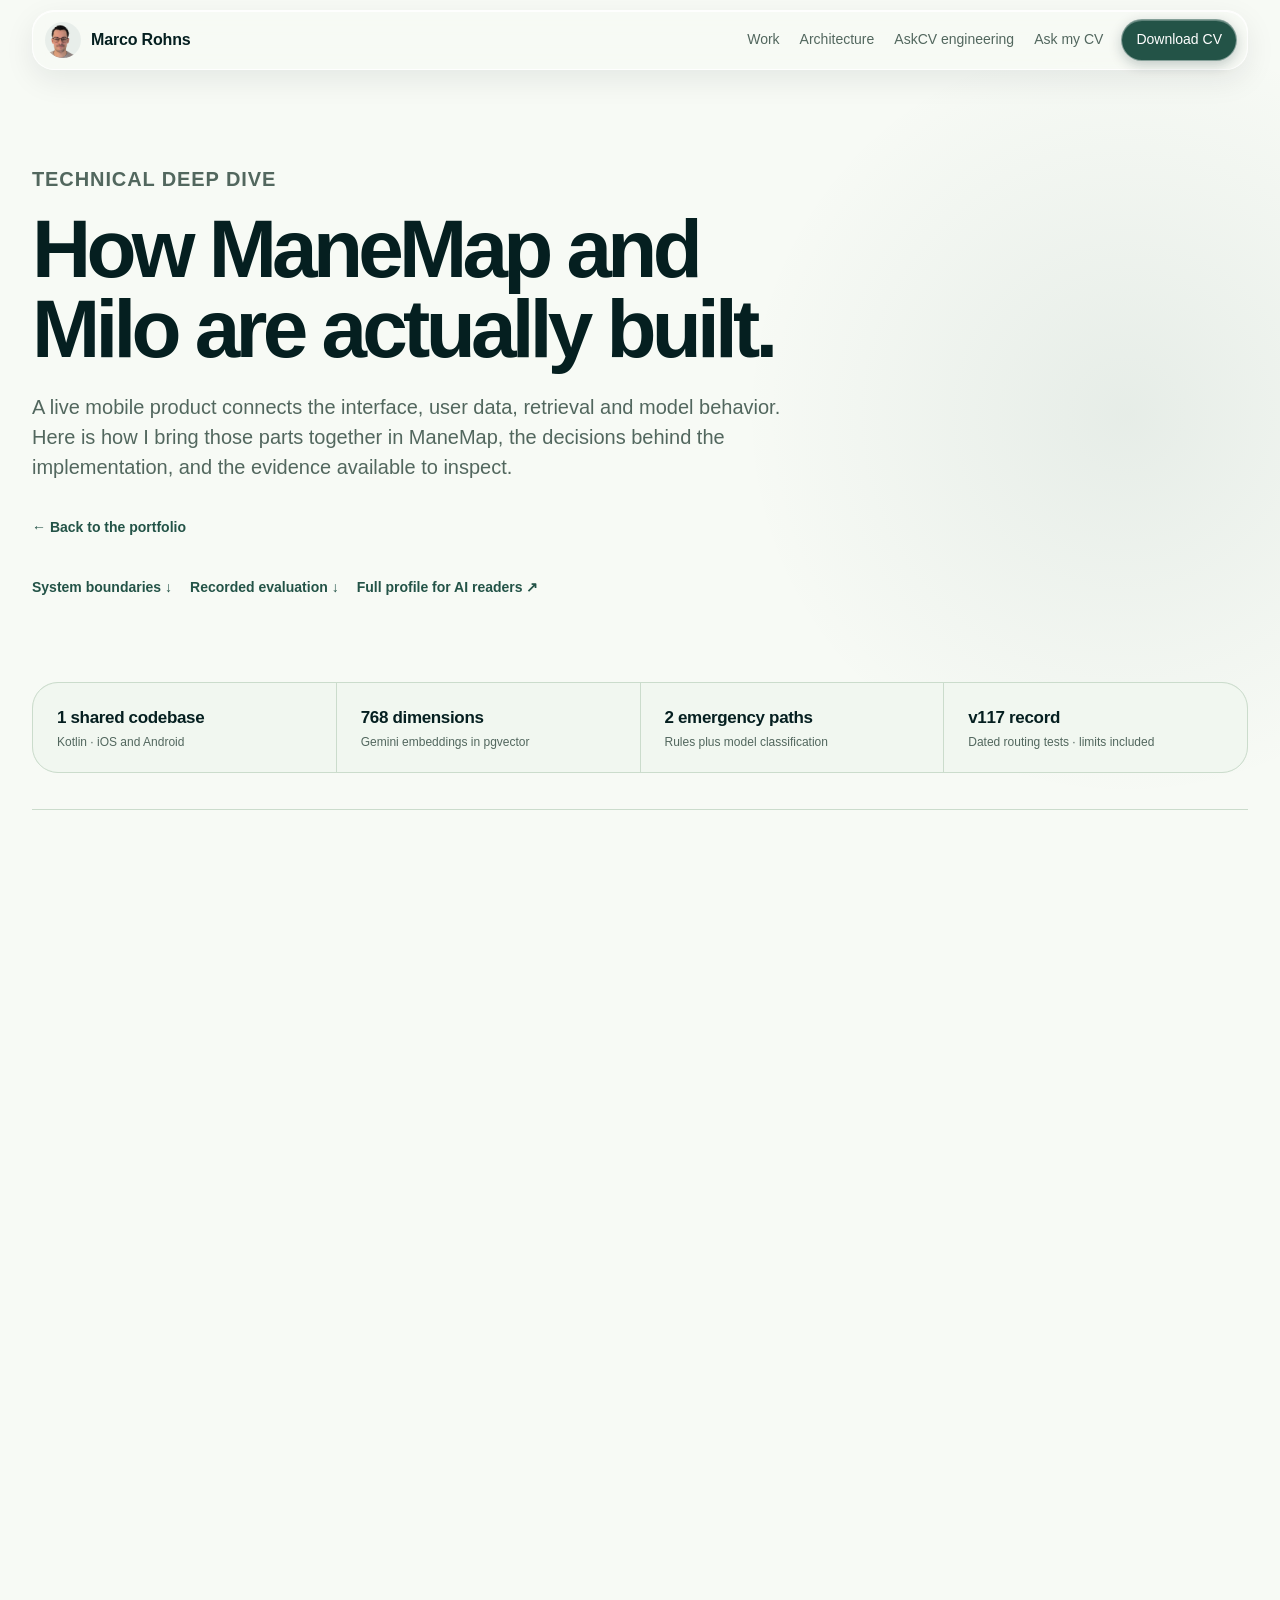
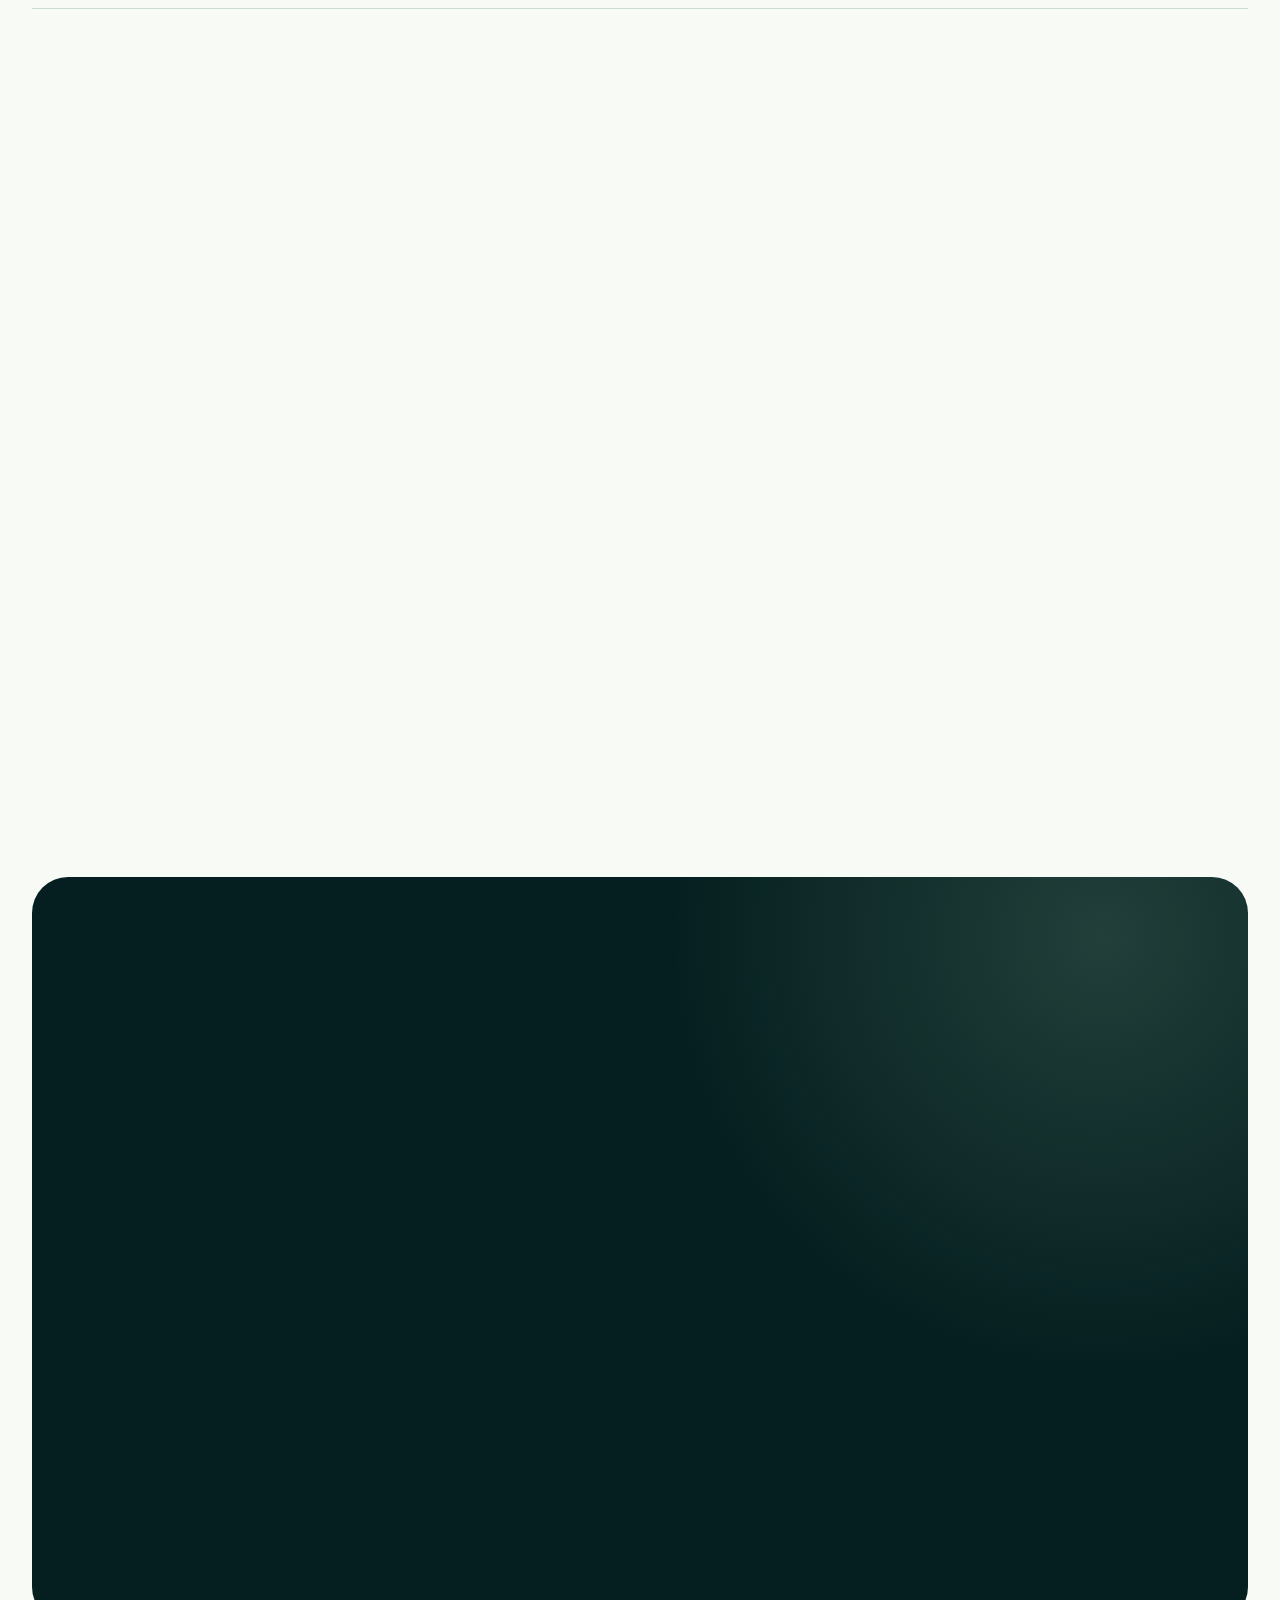
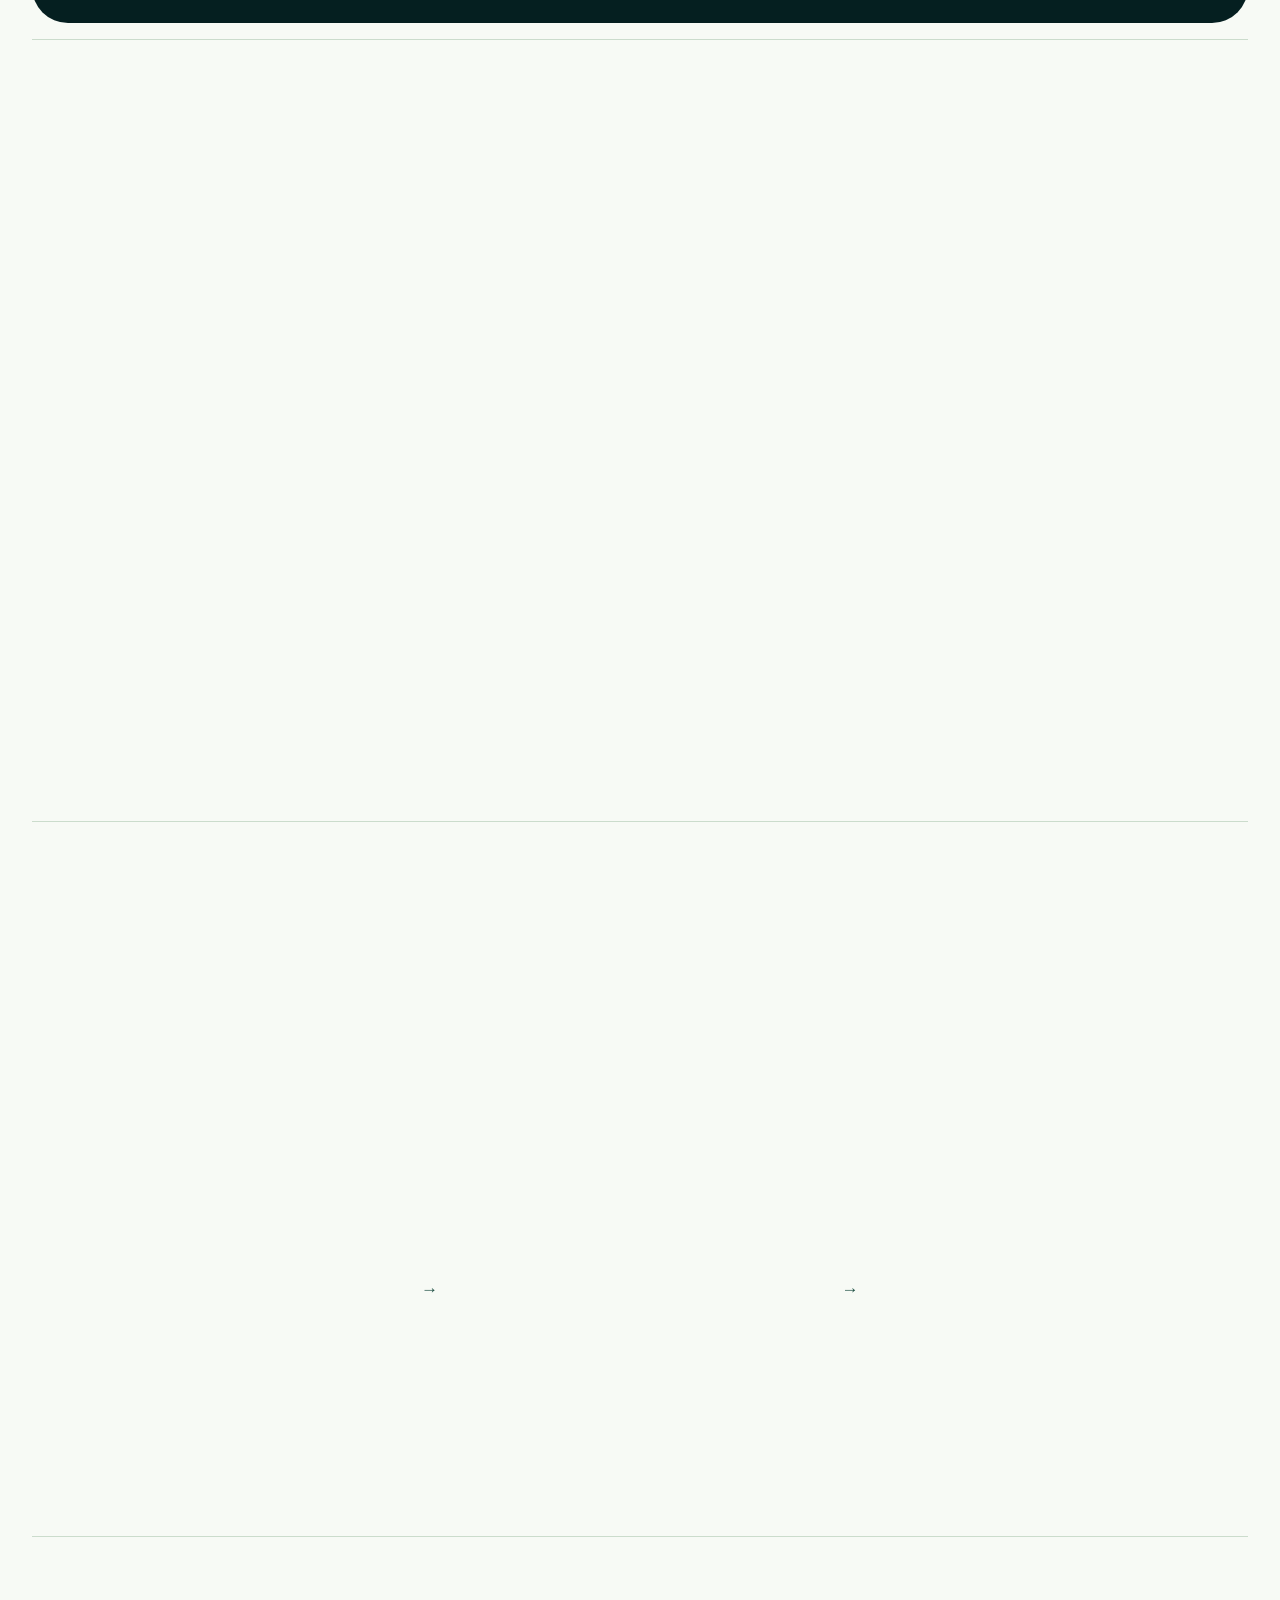
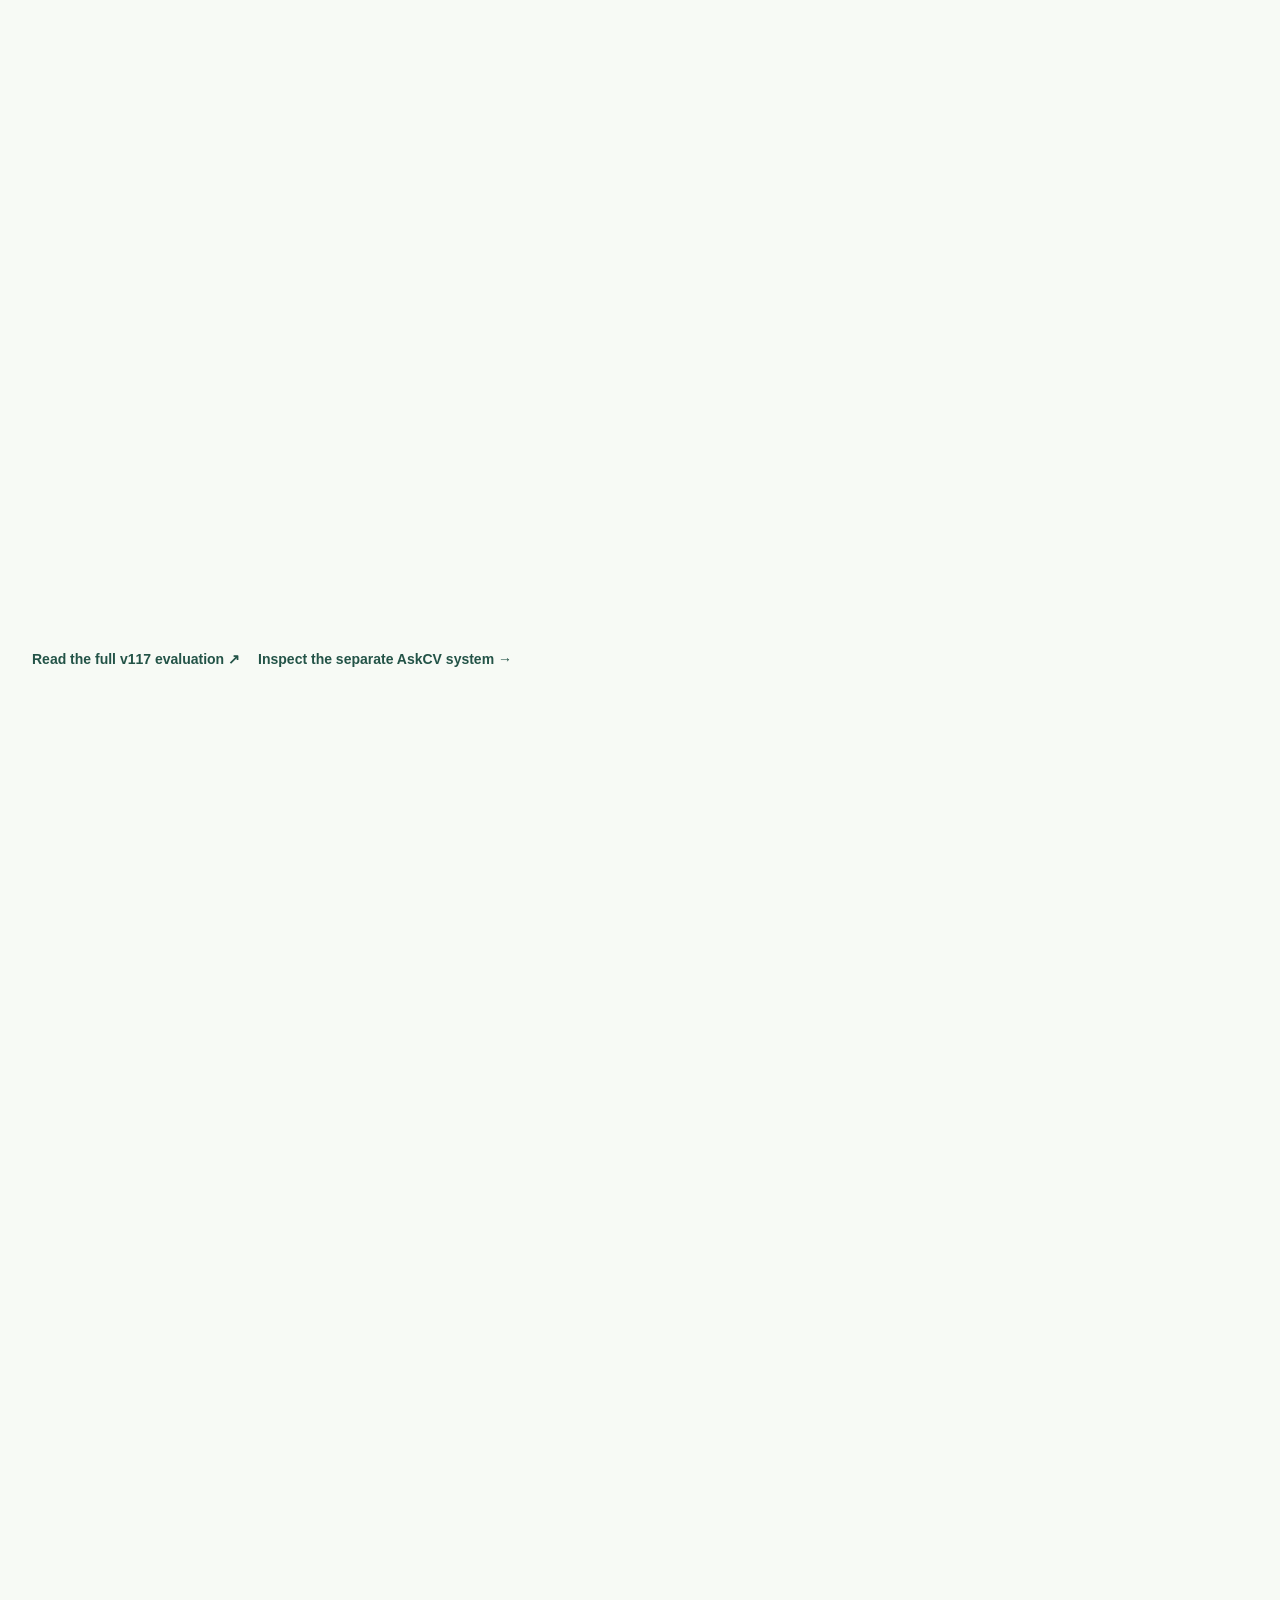
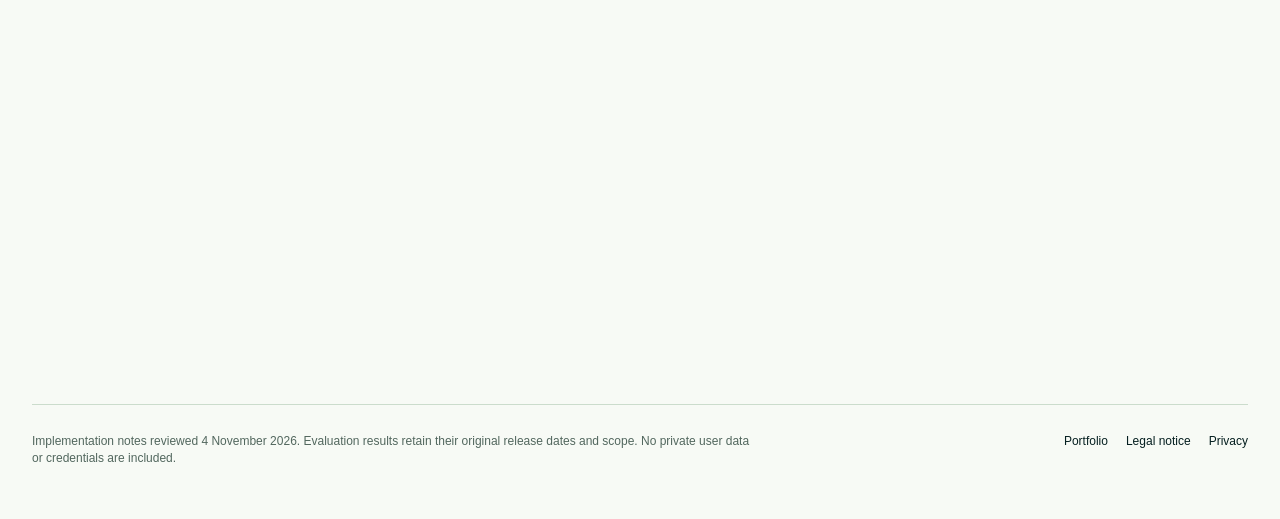
==== commit c9c69c4c: "Publish inspectable portfolio and synchronized CV evidence" ====
--- a/architecture.html
+++ b/architecture.html
@@ -6,16 +6,21 @@
 <meta name="referrer" content="strict-origin-when-cross-origin">
 <meta name="viewport" content="width=device-width, initial-scale=1, viewport-fit=cover">
 <title>ManeMap &amp; Milo Architecture — Marco Rohns</title>
-<meta name="description" content="A technical walkthrough of ManeMap and Milo: retrieval, context assembly, health-safety controls, model generation, output sanitisation and the decisions behind the stack.">
+<meta name="description" content="ManeMap engineering: Kotlin mobile delivery, Supabase orchestration, bilingual retrieval, context assembly, failure handling and dated Milo evaluation evidence.">
+<meta name="robots" content="index,follow,max-image-preview:large">
 <meta property="og:type" content="article">
 <meta property="og:title" content="ManeMap & Milo Architecture — Marco Rohns">
 <meta property="og:description" content="How the live AI horse-care product handles retrieval, context, safety, generation and evaluation.">
 <meta property="og:url" content="https://marcorhs.github.io/architecture.html">
 <meta property="og:image" content="https://marcorhs.github.io/assets/manemap-milo.webp">
-<link rel="icon" href="assets/favicon.png" type="image/png">
+<link rel="icon" href="assets/favicon-64.png" type="image/png">
 <link rel="apple-touch-icon" href="assets/apple-touch-icon.png">
 <link rel="canonical" href="https://marcorhs.github.io/architecture.html">
-<link rel="stylesheet" href="style.css?v=17">
+<link rel="alternate" type="text/plain" href="llms-full.txt" title="Detailed profile for AI readers">
+<script type="application/ld+json">
+{"@context":"https://schema.org","@type":"TechArticle","headline":"ManeMap and Milo architecture","description":"A technical walkthrough of retrieval, context assembly, health-safety controls, model generation, output sanitisation and evaluation in ManeMap.","mainEntityOfPage":"https://marcorhs.github.io/architecture.html","author":{"@type":"Person","name":"Marco Rohns","url":"https://marcorhs.github.io/"},"about":{"@type":"SoftwareApplication","name":"ManeMap","operatingSystem":"iOS, Android","applicationCategory":"LifestyleApplication"},"inLanguage":"en"}
+</script>
+<link rel="stylesheet" href="style.css?v=25">
 </head>
 <body>
 <a class="skip-link" href="#main">Skip to content</a>
@@ -28,8 +33,8 @@
     <nav aria-label="Primary navigation">
       <div class="nav-links" id="nav-links">
         <a class="nav-link" href="./#work">Work</a>
-        <a class="nav-link" href="./#adoption">Experience</a>
         <a class="nav-link" href="architecture.html" aria-current="page">Architecture</a>
+        <a class="nav-link" href="askcv.html">AskCV engineering</a>
         <a class="nav-link" href="./#askzone">Ask my CV</a>
       </div>
       <a class="nav-cta" href="Marco_Rohns_CV.pdf" download>Download CV</a>
@@ -43,33 +48,47 @@
     <section class="arch-hero reveal" aria-labelledby="arch-title">
       <p class="eyebrow">Technical deep dive</p>
       <h1 id="arch-title">How ManeMap and Milo are actually built.</h1>
-      <p>ManeMap is a Kotlin / Compose Multiplatform app on iOS and Android with a Supabase backend. Milo combines retrieval, live horse context and layered safety controls before a response reaches the owner.</p>
+      <p>A live mobile product connects the interface, user data, retrieval and model behavior. Here is how I bring those parts together in ManeMap, the decisions behind the implementation, and the evidence available to inspect.</p>
       <a class="arch-back" href="./">← Back to the portfolio</a>
+      <div class="source-links"><a href="#system-boundaries">System boundaries ↓</a><a href="#verification-title">Recorded evaluation ↓</a><a href="llms-full.txt">Full profile for AI readers ↗</a></div>
     </section>
 
     <section class="proof-strip arch-proof reveal reveal-stagger" aria-label="Architecture highlights">
       <div><strong>1 shared codebase</strong><span>Kotlin · iOS and Android</span></div>
       <div><strong>768 dimensions</strong><span>Gemini embeddings in pgvector</span></div>
       <div><strong>2 emergency paths</strong><span>Rules plus model classification</span></div>
-      <div><strong>Before each release</strong><span>Regression checks for critical behaviour</span></div>
+      <div><strong>v117 record</strong><span>Dated routing tests · limits included</span></div>
+    </section>
+
+    <section class="architecture-section" id="system-boundaries" aria-labelledby="boundaries-title">
+      <div class="section-heading reveal">
+        <p class="eyebrow">System boundaries</p>
+        <h2 id="boundaries-title">One product, distinct responsibilities.</h2>
+        <p>The engineering problem is to turn a question about a specific horse into a useful response with the right context, while keeping model behavior separate from application and data controls.</p>
+      </div>
+      <div class="credentials-grid reveal-stagger">
+        <article class="credential-card reveal"><p class="card-kicker">Interface</p><h3>Shared mobile application.</h3><p>Kotlin and Compose Multiplatform provide the current iOS and Android client. The app collects the question and active horse context, presents the response, and connects the conversation to care, training and daily workflows.</p></article>
+        <article class="credential-card reveal"><p class="card-kicker">Application and data</p><h3>Supabase orchestration.</h3><p>PostgreSQL stores application data, with authentication and row-level access rules. Deno/TypeScript Edge Functions assemble context, call retrieval and model services, apply output checks and return the result.</p></article>
+        <article class="credential-card reveal"><p class="card-kicker">Model boundary</p><h3>Selected context in, text out.</h3><p>Gemini receives the assembled prompt and selected context. Prompt instructions guide generation; application code handles retrieval, response processing and delivery. A model instruction does not replace a database permission or an output check.</p></article>
+      </div>
     </section>
 
     <section class="architecture-section" aria-labelledby="request-path-title">
       <div class="section-heading reveal">
         <p class="eyebrow">Request path</p>
         <h2 id="request-path-title">From question to guarded answer.</h2>
-        <p>The safety decision starts before generation and continues after it. Retrieval is one part of the system, rather than the entire system.</p>
+        <p>Known emergency signals can route to a predefined response before normal generation. The stages below describe the retrieval and generation path; optional context and upstream failures also affect what is available to it.</p>
       </div>
       <ol class="arch-stage-grid reveal-stagger">
         <li class="arch-stage reveal">
           <span>01 · CLASSIFY</span>
           <h3>Assess the risk first.</h3>
-          <p>Explicit emergency patterns catch known high-risk language. A second, lightweight model classifier checks symptom descriptions that do not use clinical terms.</p>
+          <p>Deterministic patterns route known emergency wording. A separate model classifier assesses symptom descriptions and paraphrases. These are complementary checks with different failure modes.</p>
         </li>
         <li class="arch-stage reveal">
           <span>02 · RETRIEVE</span>
           <h3>Find relevant evidence.</h3>
-          <p>The question becomes a 768-dimension embedding and is matched with pgvector against the bilingual veterinary knowledge base.</p>
+          <p>The query embedding is checked for the configured 768 dimensions. A vector-search RPC requests five matches from the bilingual knowledge base using the question vector and language.</p>
         </li>
         <li class="arch-stage reveal">
           <span>03 · ASSEMBLE</span>
@@ -84,7 +103,7 @@
         <li class="arch-stage reveal">
           <span>05 · SANITISE</span>
           <h3>Check the output.</h3>
-          <p>The server removes leaked internal labels and unsafe medication detail, adds a safe vet redirect when needed, then returns the cleaned response.</p>
+          <p>Server-side sanitisation targets internal labels and unsafe medication detail, with veterinary redirection when needed. Pattern-based cleaning reduces specific risks; it cannot validate every medical statement.</p>
         </li>
       </ol>
     </section>
@@ -99,18 +118,31 @@
         <article class="decision-card reveal">
           <span>Client</span>
           <h3>Kotlin / Compose Multiplatform</h3>
-          <p>A shared codebase ships to both stores while keeping the app under direct product and engineering ownership. It replaced the first React Native version managed with an external team.</p>
+          <p>I built the current shared Kotlin codebase after managing the first React Native version with an external team. This gives me direct ownership of implementation and releases across both stores. Platform integration and store QA still need separate attention.</p>
         </article>
         <article class="decision-card reveal">
           <span>Data and retrieval</span>
           <h3>Supabase + pgvector</h3>
-          <p>PostgreSQL, authentication, row-level access rules, serverless orchestration and vector retrieval stay in one backend stack, avoiding another service to operate.</p>
+          <p>Relational data, authentication, access rules, Edge Functions and vector retrieval stay in one backend stack. That reduces service coordination for a small product, while concentrating operational responsibilities in one platform.</p>
         </article>
         <article class="decision-card reveal">
           <span>Model layer</span>
           <h3>Gemini with explicit controls</h3>
-          <p>The model handles multilingual generation and classification. Deterministic checks, constrained context and regression tests carry the product requirements around it.</p>
-        </article>
+          <p>The model handles generation and classification. Deterministic routing, selected context and output processing make specific requirements executable around it. Provider changes and probabilistic responses still require evaluation.</p>
+        </article>
+      </div>
+    </section>
+
+    <section class="architecture-section" aria-labelledby="retrieval-title">
+      <div class="section-heading reveal">
+        <p class="eyebrow">Retrieval and resilience</p>
+        <h2 id="retrieval-title">The useful detail is in the failure paths.</h2>
+        <p>These implementation notes describe reviewed source. They are not a benchmark or a claim that every deployed answer follows an identical path.</p>
+      </div>
+      <div class="credentials-grid reveal-stagger">
+        <article class="credential-card reveal"><p class="card-kicker">Context assembly</p><h3>Relevant to this horse.</h3><p>Retrieved passages are combined with profile, medical, feeding, care and training information. Context fetches run in parallel where possible; weather is included when available. Keeping these inputs explicit makes missing or irrelevant context easier to diagnose.</p></article>
+        <article class="credential-card reveal"><p class="card-kicker">Degraded retrieval</p><h3>Grounding has conditions.</h3><p>The reviewed source can proceed without retrieved passages if embeddings are unavailable. That distinguishes a context-based answer from one supported by retrieved knowledge. The public routing tests do not measure retrieval relevance or answer faithfulness.</p></article>
+        <article class="credential-card reveal"><p class="card-kicker">Provider failures</p><h3>Bounded work and timing.</h3><p>The model integration includes timeout and cancellation handling, bounded retry attempts and different handling of failure classes. Stage-level timings cover embedding, retrieval and model work. These are diagnostic controls, not a published latency or availability guarantee.</p></article>
       </div>
     </section>
 
@@ -124,19 +156,19 @@
         <article class="safety-step reveal">
           <span>Before generation</span>
           <h3>Emergency detection</h3>
-          <p>Rules cover high-precision signals; the second classifier covers paraphrases and symptom descriptions. Educational questions are separated from active incidents.</p>
+          <p>Rules target known signals; the second classifier assesses paraphrases and symptom descriptions. Distinguishing educational questions from active incidents is an explicit routing requirement and a source of regression cases.</p>
         </article>
         <div class="safety-arrow" aria-hidden="true">→</div>
         <article class="safety-step reveal">
           <span>During generation</span>
           <h3>Response constraints</h3>
-          <p>The prompt sets the response mode and blocks definitive diagnoses, prescribed medication detail and unrelated financial context in health situations.</p>
+          <p>The prompt sets the response mode and instructs the model to avoid definitive diagnoses, prescribed medication detail and unrelated financial context in health situations. These instructions are constraints to test, not guarantees.</p>
         </article>
         <div class="safety-arrow" aria-hidden="true">→</div>
         <article class="safety-step reveal">
           <span>After generation</span>
           <h3>Output sanitisation</h3>
-          <p>Server-side cleaning removes internal mode labels and named medication content before the app receives the response.</p>
+          <p>Server-side cleaning targets internal mode labels and named medication content before delivery. The product directs users to veterinary care; the assistant does not replace a veterinarian.</p>
         </article>
       </div>
     </section>
@@ -144,25 +176,31 @@
     <section class="architecture-section" aria-labelledby="verification-title">
       <div class="section-heading reveal">
         <p class="eyebrow">Verification</p>
-        <h2 id="verification-title">What I test and observe.</h2>
-        <p>The public claims on this site come from systems and checks that exist in the working products.</p>
+        <h2 id="verification-title">A test record with a defined scope.</h2>
+        <p>Historical release evidence: Milo v117, deployed 21 August 2026. The published QA record compares deterministic emergency routing with v116 and documents both improvements and a remaining failure.</p>
       </div>
       <div class="credentials-grid reveal-stagger">
         <article class="credential-card reveal">
-          <p class="card-kicker">Regression suite</p>
-          <h3>Critical behaviour before release.</h3>
-          <p>Tests cover emergency detection, retrieval quality and context retention so prompt or model changes do not silently alter the highest-risk paths.</p>
+          <p class="card-kicker">Offline routing</p>
+          <h3>103 defined scenarios.</h3>
+          <p>Zero unintended regressions; 27 newly routed cases; five intended false-positive reductions. One pre-existing German inflection case remained failing and documented. This is not a 103/103 pass claim.</p>
         </article>
         <article class="credential-card reveal">
-          <p class="card-kicker">Observability</p>
-          <h3>Timing by pipeline stage.</h3>
-          <p>Embedding, retrieval and model stages emit timing data, which makes slow paths visible before optimisation work begins.</p>
+          <p class="card-kicker">Deployed smoke checks</p>
+          <h3>12/12 probes passed.</h3>
+          <p>The recorded probes checked gate state, selected category and medication-name leakage across specified language and routing scenarios. They are a small release sample, not exhaustive coverage of generated answers.</p>
         </article>
         <article class="credential-card reveal">
-          <p class="card-kicker">Public assistant</p>
-          <h3>A separate grounded system.</h3>
-          <p>AskCV has no tools or private data access. It validates input and output server-side, enforces source labels and is regression-tested for false claims and prompt injection.</p>
-        </article>
+          <p class="card-kicker">Test-driven change</p>
+          <h3>Fix the decision, then recheck.</h3>
+          <p>Tests exposed Spanish routing gaps, substring false positives and a category-ordering problem. The release added language coverage, used boundary matching and changed routing precedence. The record explains what changed and what remained open.</p>
+        </article>
+      </div>
+      <div class="source-links"><a href="evidence.html#milo">Read the full v117 evaluation ↗</a><a href="askcv.html">Inspect the separate AskCV system →</a></div>
+
+      <div class="ownership-panel reveal">
+        <div><p class="eyebrow">Evidence boundary</p><h2>Specific results, honest limits.</h2></div>
+        <div><p>The v117 record is a self-published release summary. It tests deterministic emergency routing, not clinical correctness, general retrieval quality, every generated answer or every subsequent release. Raw Milo runs and source code are private.</p><p>The public AskCV code and its dated regression record provide a separate, inspectable example of how I work with model boundaries and failure cases. Its results must not be transferred to Milo.</p></div>
       </div>
 
       <div class="ownership-panel reveal">
@@ -171,8 +209,11 @@
           <h2>What I build, and what tools accelerate.</h2>
         </div>
         <div>
-          <p>I own the product direction, architecture, data model, safety logic, evaluation strategy and release decisions for ManeMap. I also built the current mobile client and Supabase backend.</p>
+          <p>I own product direction, architecture, the data model, safety logic, evaluation strategy and release decisions. I built the current Kotlin/Compose Multiplatform client and Supabase backend after managing the initial React Native version with an external team. Product work began in August 2025; the current Kotlin implementation began in April 2026.</p>
           <p>Claude Code and MCP integrations accelerate implementation, QA and store work. I remain responsible for the decisions, review and released behaviour.</p>
+          <p>This work transfers to projects that need practical LLM integration, context and API orchestration, evaluation and an interface people can use. My enterprise implementation and adoption experience connects those engineering choices to customer workflows.</p>
+          <p>Earlier, at e-bot7, I configured chatbot conversation flows, NLU training data, fallback and escalation, live-agent handover and customer API integrations. At Vienna Airport I routed unanswered traveller questions into Zendesk tickets and onboarded the bot manager to maintain content after launch. This is an implementation and adoption example, not a claim of enterprise RAG delivery.</p>
+          <p><a href="evidence.html">Explore the evidence and engineering decisions →</a></p>
         </div>
       </div>
     </section>
@@ -181,18 +222,18 @@
       <div>
         <p class="eyebrow">Go deeper</p>
         <h2 id="arch-contact-title">Have a technical question?</h2>
-        <p>Use AskCV for a sourced answer, inspect the live product, or ask me directly.</p>
+        <p>Discuss an AI product or implementation project, inspect the public AskCV code, or ask about a specific architecture decision.</p>
       </div>
       <div class="contact-actions">
         <a class="button button-light" href="./#askzone">Ask my CV</a>
-        <a class="button button-outline" href="https://manemap.app" target="_blank" rel="noopener">Visit ManeMap ↗</a>
+        <a class="button button-outline" href="askcv.html">AskCV engineering →</a>
         <a class="button button-outline contact-cv" href="https://mail.google.com/mail/?view=cm&amp;fs=1&amp;to=marco.rohns12@gmail.com&amp;su=ManeMap%20architecture" target="_blank" rel="noopener">Email Marco ↗</a>
       </div>
     </section>
   </main>
 
   <footer>
-    <p>This page describes the current public architecture at a useful review level and intentionally excludes secrets, credentials and private user data.</p>
+    <p>Implementation notes reviewed 4 November 2026. Evaluation results retain their original release dates and scope. No private user data or credentials are included.</p>
     <div><a href="./">Portfolio</a><a href="legal.html">Legal notice</a><a href="privacy.html">Privacy</a></div>
   </footer>
 </div>
--- a/style.css
+++ b/style.css
@@ -10,8 +10,16 @@
 
 @keyframes portrait-ring-clockwise { to { transform: rotate(360deg); } }
 @keyframes portrait-ring-counterclockwise { to { transform: rotate(-360deg); } }
-@keyframes wordmark-left { from { opacity: 0; transform: translateX(-34px); } to { opacity: 1; transform: translateX(0); } }
-@keyframes wordmark-right { from { opacity: 0; transform: translateX(34px); } to { opacity: 1; transform: translateX(0); } }
+@keyframes wordmark-left {
+  0% { opacity: 0; filter: blur(5px); transform: translateX(-72px) scale(.98); }
+  65% { opacity: .86; filter: blur(0); }
+  100% { opacity: 1; filter: blur(0); transform: translateX(0) scale(1); }
+}
+@keyframes wordmark-right {
+  0% { opacity: 0; filter: blur(5px); transform: translateX(72px) scale(.98); }
+  65% { opacity: .86; filter: blur(0); }
+  100% { opacity: 1; filter: blur(0); transform: translateX(0) scale(1); }
+}
 
 :root {
   --font-display: -apple-system, BlinkMacSystemFont, "SF Pro Display", "Segoe UI", sans-serif;
@@ -1344,21 +1352,26 @@
   max-width: none;
   filter: drop-shadow(0 28px 24px rgba(1, 17, 17, .27));
 }
-.portrait-halo { position: absolute; top: 13%; right: 8%; width: 72%; aspect-ratio: 1; border: 1px solid rgba(218,241,222,.27); border-radius: 50%; background: radial-gradient(circle at 50% 35%, rgba(218,241,222,.17), transparent 65%); will-change: transform; }
-.portrait-halo::before, .portrait-halo::after { position: absolute; border: 1px solid rgba(218,241,222,.19); border-radius: 50%; content: ""; will-change: transform; }
-.portrait-halo::before { inset: 10%; }
-.portrait-halo::after { inset: 21%; }
+.portrait-halo { position: absolute; top: 13%; right: 8%; width: 72%; aspect-ratio: 1; border-radius: 50%; background: radial-gradient(circle at 50% 35%, rgba(218,241,222,.17), transparent 65%); }
+.portrait-ring { position: absolute; display: block; border: 1px dashed rgba(218,241,222,.37); border-radius: 50%; will-change: transform; }
+.portrait-ring-outer { inset: 0; }
+.portrait-ring-middle { inset: 10%; border-color: rgba(218,241,222,.29); }
+.portrait-ring-inner { inset: 21%; border-color: rgba(142,182,155,.45); }
 .portrait-wordmark { position: absolute; top: 5%; right: 2%; display: grid; color: rgba(218,241,222,.11); font: 700 clamp(88px, 11vw, 165px)/.77 var(--font-display); letter-spacing: -.09em; text-align: right; }
-.portrait-wordmark b { display: block; font: inherit; }
-.portrait-wordmark b:first-child { animation: wordmark-left 900ms var(--ease-out) both; }
-.portrait-wordmark b:last-child { animation: wordmark-right 900ms var(--ease-out) 90ms both; }
+.portrait-wordmark b { display: block; font: inherit; will-change: transform, opacity, filter; }
+
+@supports ((-webkit-mask-image: linear-gradient(#000, #000)) and (-webkit-mask-composite: xor)) or ((mask-image: linear-gradient(#000, #000)) and (mask-composite: exclude)) {
+  .portrait-ring { border: 0; padding: 1px; background: conic-gradient(from 24deg, rgba(218,241,222,.78) 0deg 8deg, transparent 8deg 104deg, rgba(142,182,155,.72) 104deg 111deg, transparent 111deg 222deg, rgba(218,241,222,.48) 222deg 228deg, transparent 228deg 360deg); -webkit-mask: linear-gradient(#000 0 0) content-box, linear-gradient(#000 0 0); -webkit-mask-composite: xor; mask: linear-gradient(#000 0 0) content-box, linear-gradient(#000 0 0); mask-composite: exclude; }
+  .portrait-ring-middle { background: conic-gradient(from 120deg, rgba(218,241,222,.60) 0deg 7deg, transparent 7deg 118deg, rgba(142,182,155,.62) 118deg 126deg, transparent 126deg 246deg, rgba(218,241,222,.38) 246deg 252deg, transparent 252deg 360deg); }
+  .portrait-ring-inner { background: conic-gradient(from 205deg, rgba(218,241,222,.65) 0deg 8deg, transparent 8deg 136deg, rgba(142,182,155,.74) 136deg 144deg, transparent 144deg 278deg, rgba(218,241,222,.38) 278deg 284deg, transparent 284deg 360deg); }
+}
 .hero-proof { position: absolute; z-index: 4; display: grid; gap: 2px; padding: 13px 16px; border: 1px solid rgba(218,241,222,.38); border-radius: 17px; background: rgba(5,31,32,.79); box-shadow: 0 15px 32px rgba(0,0,0,.18); -webkit-backdrop-filter: blur(12px); backdrop-filter: blur(12px); color: #fff; text-align: left; pointer-events: auto; }
 .hero-proof span { color: #b2d2bb; font-size: 10px; font-weight: 600; letter-spacing: .08em; text-transform: uppercase; }
 .hero-proof strong { font: 700 19px/1.08 var(--font-display); }
 .hero-proof small { color: #d2e4d4; font-size: 11px; }
 .hero-proof-product { right: 6%; bottom: 10%; min-width: 178px; transition: transform 220ms var(--ease-out), background-color 220ms ease; }
 .hero-proof-product:hover { transform: translateY(-5px); background: #163832; }
-.hero-proof-adoption { top: auto; bottom: 132px; left: 55%; }
+.hero-proof-adoption { right: 6%; bottom: 29%; left: auto; }
 .hero-bottom { position: absolute; z-index: 5; right: 6%; bottom: 17px; left: 6%; display: flex; align-items: center; justify-content: space-between; gap: 20px; padding: 11px 14px; border: 1px solid rgba(218,241,222,.21); border-radius: 12px; background: rgba(5,31,32,.76); color: #d2e5d5; font-size: 12px; }
 .hero-bottom a { color: #e8f6e9; font-weight: 600; white-space: nowrap; }
 .hero-bottom a:hover { text-decoration: underline; text-underline-offset: 4px; }
@@ -1403,8 +1416,9 @@
 .adoption-record-intro { border-color: #cbdccc; background: #e6f1e7; }
 .adoption-section .career-timeline > div + div { border-color: #cbdccc; }
 .adoption-section .career-timeline em { color: #235347; }
-.ask-intro h2 { display: flex; align-items: center; gap: 10px; }
-.ask-pet { width: 50px; height: 58px; flex: 0 0 auto; object-fit: contain; object-position: center; vertical-align: middle; transform: translateY(4px); }
+.ask-intro h2 { display: inline-flex; width: fit-content; align-items: flex-end; gap: 8px; }
+.ask-intro h2 > span { display: block; }
+.ask-pet { width: 46px; height: 54px; flex: 0 0 auto; margin: 0 0 3px; object-fit: contain; object-position: center; vertical-align: middle; }
 .home-page .ask-panel { border-color: #8eb69b; background: #fff; box-shadow: 0 18px 42px rgba(5,31,32,.09); }
 .home-page .ask-panel .askbox { border-color: #d7e5d9; background: #fbfdf9; box-shadow: 0 8px 24px rgba(5,31,32,.06); }
 .home-page .ask-panel .chip { border-color: #d7e5d9; background: #fff; color: #163832; }
@@ -1444,13 +1458,13 @@
   }
 }
 
-@media (prefers-reduced-motion: no-preference) {
-  .portrait-halo { animation: portrait-ring-clockwise 44s linear infinite; }
-  .portrait-halo::before { animation: portrait-ring-counterclockwise 32s linear infinite; }
-  .portrait-halo::after { animation: portrait-ring-clockwise 58s linear infinite; }
-  .home-page .hero-portrait img { transition: transform 550ms var(--ease-out); }
-  .home-page .hero:hover .hero-portrait img { transform: translateY(-6px); }
-}
+.portrait-ring-outer { animation: portrait-ring-clockwise 34s linear infinite; }
+.portrait-ring-middle { animation: portrait-ring-counterclockwise 42s linear infinite; }
+.portrait-ring-inner { animation: portrait-ring-clockwise 58s linear infinite; }
+.portrait-wordmark b:first-child { animation: wordmark-left 1.3s var(--ease-out) .16s both; }
+.portrait-wordmark b:last-child { animation: wordmark-right 1.3s var(--ease-out) .32s both; }
+.home-page .hero-portrait img { transition: transform 550ms var(--ease-out); }
+.home-page .hero:hover .hero-portrait img { transform: translateY(-6px); }
 
 @media (max-width: 1040px) {
   .home-page .hero { min-height: 1050px; padding: 61px 6% 80px; }
@@ -1479,6 +1493,8 @@
   .hero-portrait img { right: 12%; bottom: -43%; height: 130%; }
   .portrait-halo { top: 9%; right: 8%; width: 80%; }
   .portrait-wordmark { top: 2%; right: 3%; font-size: clamp(64px, 19vw, 120px); }
+  .ask-intro h2 > span { max-width: 250px; }
+  .ask-pet { width: 42px; height: 49px; margin-bottom: 2px; }
   .hero-proof-adoption { top: 70%; bottom: auto; left: 4%; }
   .hero-proof-product { right: 4%; bottom: 13%; }
   .hero-bottom { right: 24px; bottom: 17px; left: 24px; font-size: 10px; }
@@ -1506,8 +1522,8 @@
   .hero-proof { padding: 10px 11px; border-radius: 13px; }
   .hero-proof strong { font-size: 15px; }
   .hero-proof small { font-size: 10px; }
-  .hero-proof-adoption { top: 70%; bottom: auto; left: 4%; }
-  .hero-proof-product { right: 4%; bottom: 12%; min-width: 140px; }
+  .hero-proof-adoption { top: 48%; bottom: auto; left: 5%; }
+  .hero-proof-product { right: 5%; bottom: 27%; min-width: 140px; }
   .hero-bottom { right: 19px; left: 19px; }
   .hero-bottom span { max-width: 62%; }
   .home-page .hero-actions { grid-template-columns: 1fr; }
@@ -1524,4 +1540,112 @@
 @media (prefers-reduced-motion: reduce) {
   .direction-card, .direction-art-phone img, .hero-proof-product, .home-page .hero-portrait img { transition: none !important; }
   .direction-card:hover, .direction-card:hover .direction-art-phone img, .hero-proof-product:hover, .home-page .hero:hover .hero-portrait img { transform: none !important; }
-}
+  .portrait-ring, .portrait-wordmark b { animation: none !important; }
+}
+
+/* Reader-mode switch: concise structure for human and AI readers. */
+.view-switch-wrap { display: flex; justify-content: flex-end; margin: 16px 6px -2px; }
+.view-switch { display: inline-flex; align-items: center; gap: 9px; color: #52675e; font-size: 12px; font-weight: 600; letter-spacing: .015em; }
+.view-switch span { white-space: nowrap; }
+.view-switch-control { position: relative; width: 48px; height: 28px; padding: 0; border: 1px solid #a7c4ad; border-radius: 999px; background: #dcecdf; box-shadow: inset 0 1px 2px rgba(5,31,32,.08); transition: background-color var(--motion-fast) ease, border-color var(--motion-fast) ease; }
+.view-switch-control > span { position: absolute; top: 3px; left: 3px; width: 20px; height: 20px; border-radius: 50%; background: #fff; box-shadow: 0 2px 5px rgba(5,31,32,.2); transition: transform 220ms var(--ease-out); }
+.agent-mode .view-switch-control { border-color: #235347; background: #235347; }
+.agent-mode .view-switch-control > span { transform: translateX(20px); }
+.agent-mode .view-switch span:last-child { color: #163832; }
+
+.agent-profile { padding: 46px 0 76px; }
+.agent-profile-shell { display: grid; grid-template-columns: minmax(0,.92fr) minmax(360px,1.08fr); gap: 0; overflow: hidden; border: 1px solid #235347; border-radius: 32px; background: radial-gradient(circle at 77% 15%,rgba(142,182,155,.23),transparent 32%), linear-gradient(135deg,#051f20,#163832); box-shadow: 0 24px 54px rgba(5,31,32,.16); color: #f8fff9; }
+.agent-profile-intro { padding: clamp(34px,5vw,68px); border-right: 1px solid rgba(218,241,222,.21); }
+.agent-profile .eyebrow { color: #a9d6b3; }
+.agent-profile h1 { max-width: 560px; margin: 18px 0 20px; color: #fff; font-size: clamp(52px,6vw,82px); line-height: .93; letter-spacing: -.065em; }
+.agent-profile-intro > p:not(.eyebrow):not(.agent-copy-status) { max-width: 510px; margin: 0; color: #d3e2d6; font-size: 19px; line-height: 1.52; }
+.agent-profile-actions { display: flex; flex-wrap: wrap; gap: 10px; margin-top: 32px; }
+.agent-profile-actions a, .agent-copy { display: inline-flex; min-height: 43px; align-items: center; justify-content: center; gap: 7px; padding: 0 15px; border: 1px solid rgba(218,241,222,.35); border-radius: 999px; background: rgba(218,241,222,.08); color: #f8fff9; font-size: 14px; font-weight: 600; transition: background-color var(--motion-fast) ease, transform var(--motion-fast) ease; }
+.agent-copy { border: 0; background: #fff; color: #051f20; }
+.agent-profile-actions a:hover, .agent-copy:hover { background: rgba(218,241,222,.2); transform: translateY(-2px); }
+.agent-copy:hover { background: #edf8ef; }
+.agent-copy-status { min-height: 20px; margin: 12px 0 0; color: #b2d2bb; font-size: 13px; }
+.agent-facts { display: grid; grid-template-columns: repeat(2,minmax(0,1fr)); align-content: start; gap: 1px; margin: 0; background: rgba(218,241,222,.18); }
+.agent-facts > div { min-height: 180px; padding: 29px 28px; background: rgba(5,31,32,.51); }
+.agent-facts dt { margin-bottom: 11px; color: #a9d6b3; font-size: 11px; font-weight: 700; letter-spacing: .09em; text-transform: uppercase; }
+.agent-facts dd { margin: 0; color: #f6fff7; font-size: 15px; line-height: 1.48; }
+.agent-mode footer { display: block; }
+
+/* Evidence stays readable without changing the existing visual language. */
+.credential-card p a { display: inline-block; margin-top: 12px; font-weight: 600; color: var(--blue); text-underline-offset: 3px; }
+.source-links { flex-wrap: wrap; row-gap: 10px; }
+.case-cta-row { flex-wrap: wrap; }
+.a .src { text-decoration: underline; text-underline-offset: 3px; }
+.agent-detail p, .agent-detail li { overflow-wrap: anywhere; }
+
+@media (max-width: 760px) {
+  .view-switch-wrap { justify-content: center; margin: 13px 0 -1px; }
+  .view-switch { gap: 7px; font-size: 11px; }
+  .agent-profile { padding: 27px 0 44px; }
+  .agent-profile-shell { grid-template-columns: 1fr; border-radius: 25px; }
+  .agent-profile-intro { padding: 31px 24px 28px; border-right: 0; border-bottom: 1px solid rgba(218,241,222,.21); }
+  .agent-profile h1 { font-size: 51px; }
+  .agent-profile-intro > p:not(.eyebrow):not(.agent-copy-status) { font-size: 16px; }
+  .agent-profile-actions { display: grid; grid-template-columns: 1fr; margin-top: 25px; }
+  .agent-profile-actions a, .agent-copy { min-height: 46px; }
+  .agent-facts { grid-template-columns: 1fr; }
+  .agent-facts > div { min-height: auto; padding: 22px 24px; }
+}
+
+@media (prefers-reduced-motion: reduce) {
+  .view-switch-control, .view-switch-control > span, .agent-profile-actions a, .agent-copy { transition: none; }
+  .agent-profile-actions a:hover, .agent-copy:hover { transform: none; }
+}
+
+/* Proof cards use deliberate zones at each layout range, never independent overlapping coordinates. */
+@media (min-width: 761px) and (max-width: 1040px) {
+  .hero-proof-adoption { top: 56%; right: auto; bottom: auto; left: 7%; }
+  .hero-proof-product { top: 74%; right: 7%; bottom: auto; }
+}
+
+@media (max-width: 760px) {
+  .hero-proof { width: min(205px, calc(50% - 28px)); min-width: 0; }
+  .hero-proof span { white-space: nowrap; font-size: 9px; letter-spacing: .065em; }
+  .hero-proof-adoption { top: 59%; right: auto; bottom: auto; left: 4%; }
+  .hero-proof-product { top: 74%; right: 4%; bottom: auto; }
+}
+
+@media (max-width: 450px) {
+  .hero-proof-adoption { top: 59%; left: 5%; }
+  .hero-proof-product { top: 74%; right: 5%; bottom: auto; }
+}
+
+/* Agent view contains comparable factual depth without visual portfolio material. */
+.agent-detail-grid { display: grid; grid-template-columns: repeat(2,minmax(0,1fr)); align-content: start; gap: 1px; background: rgba(218,241,222,.18); }
+.agent-detail { min-height: 258px; padding: 29px 28px; background: rgba(5,31,32,.51); }
+.agent-detail p:first-child, .agent-detail dt { margin: 0 0 11px; color: #a9d6b3; font-size: 11px; font-weight: 700; letter-spacing: .09em; text-transform: uppercase; }
+.agent-detail h2 { margin: 0 0 15px; color: #fff; font-size: 23px; line-height: 1.08; letter-spacing: -.04em; }
+.agent-detail p:not(:first-child) { margin: 0; color: #f6fff7; font-size: 15px; line-height: 1.48; }
+.agent-detail ul { display: grid; gap: 9px; margin: 0; padding: 0; list-style: none; color: #f6fff7; font-size: 14px; line-height: 1.43; }
+.agent-detail li { position: relative; padding-left: 14px; }
+.agent-detail li::before { position: absolute; top: .6em; left: 0; width: 5px; height: 5px; border-radius: 50%; background: #8eb69b; content: ""; }
+.agent-detail-lead { background: rgba(5,31,32,.76); }
+.agent-detail-lead h2 { max-width: 330px; font-size: 27px; }
+.agent-detail-lead dl { display: grid; gap: 12px; margin: 0; }
+.agent-detail-lead dl > div { display: grid; gap: 3px; }
+.agent-detail-lead dt { margin: 0; }
+.agent-detail-lead dd { margin: 0; color: #f6fff7; font-size: 14px; line-height: 1.42; }
+.agent-detail-source { background: radial-gradient(circle at 84% 9%,rgba(142,182,155,.24),transparent 45%),rgba(5,31,32,.7); }
+.agent-detail-source > div { display: flex; flex-wrap: wrap; gap: 13px; margin-top: 22px; }
+.agent-detail-source a { color: #c2e6ca; font-size: 14px; font-weight: 600; }
+.agent-detail-source a:hover { color: #fff; text-decoration: underline; text-underline-offset: 4px; }
+
+@media (max-width: 760px) {
+  .agent-detail-grid { grid-template-columns: 1fr; }
+  .agent-detail { min-height: auto; padding: 24px; }
+}
+
+/* On phone, these offsets are relative to the portrait layer. Keep the cards above the fixed hero footer. */
+@media (max-width: 760px) {
+  .hero-proof-adoption { top: 45%; }
+  .hero-proof-product { top: 62%; }
+}
+@media (max-width: 450px) {
+  .hero-proof-adoption { top: 45%; }
+  .hero-proof-product { top: 62%; }
+}
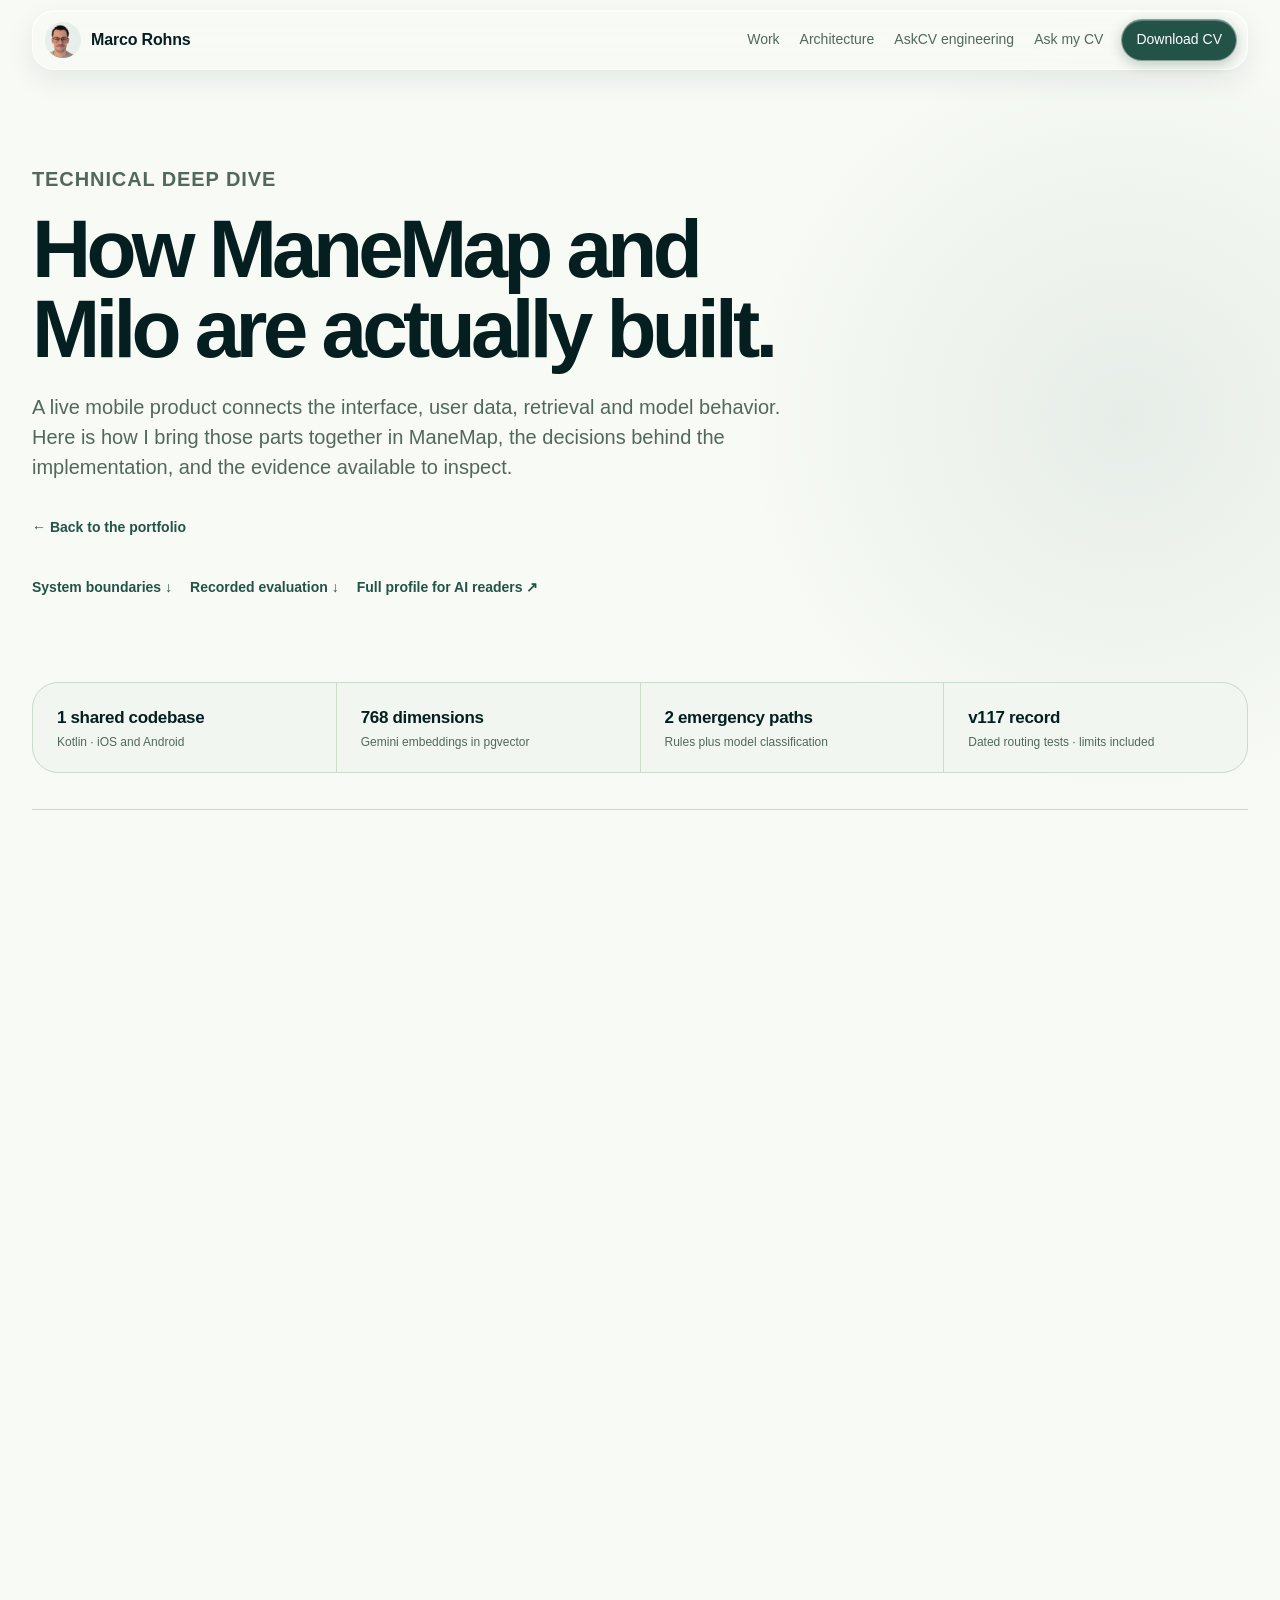
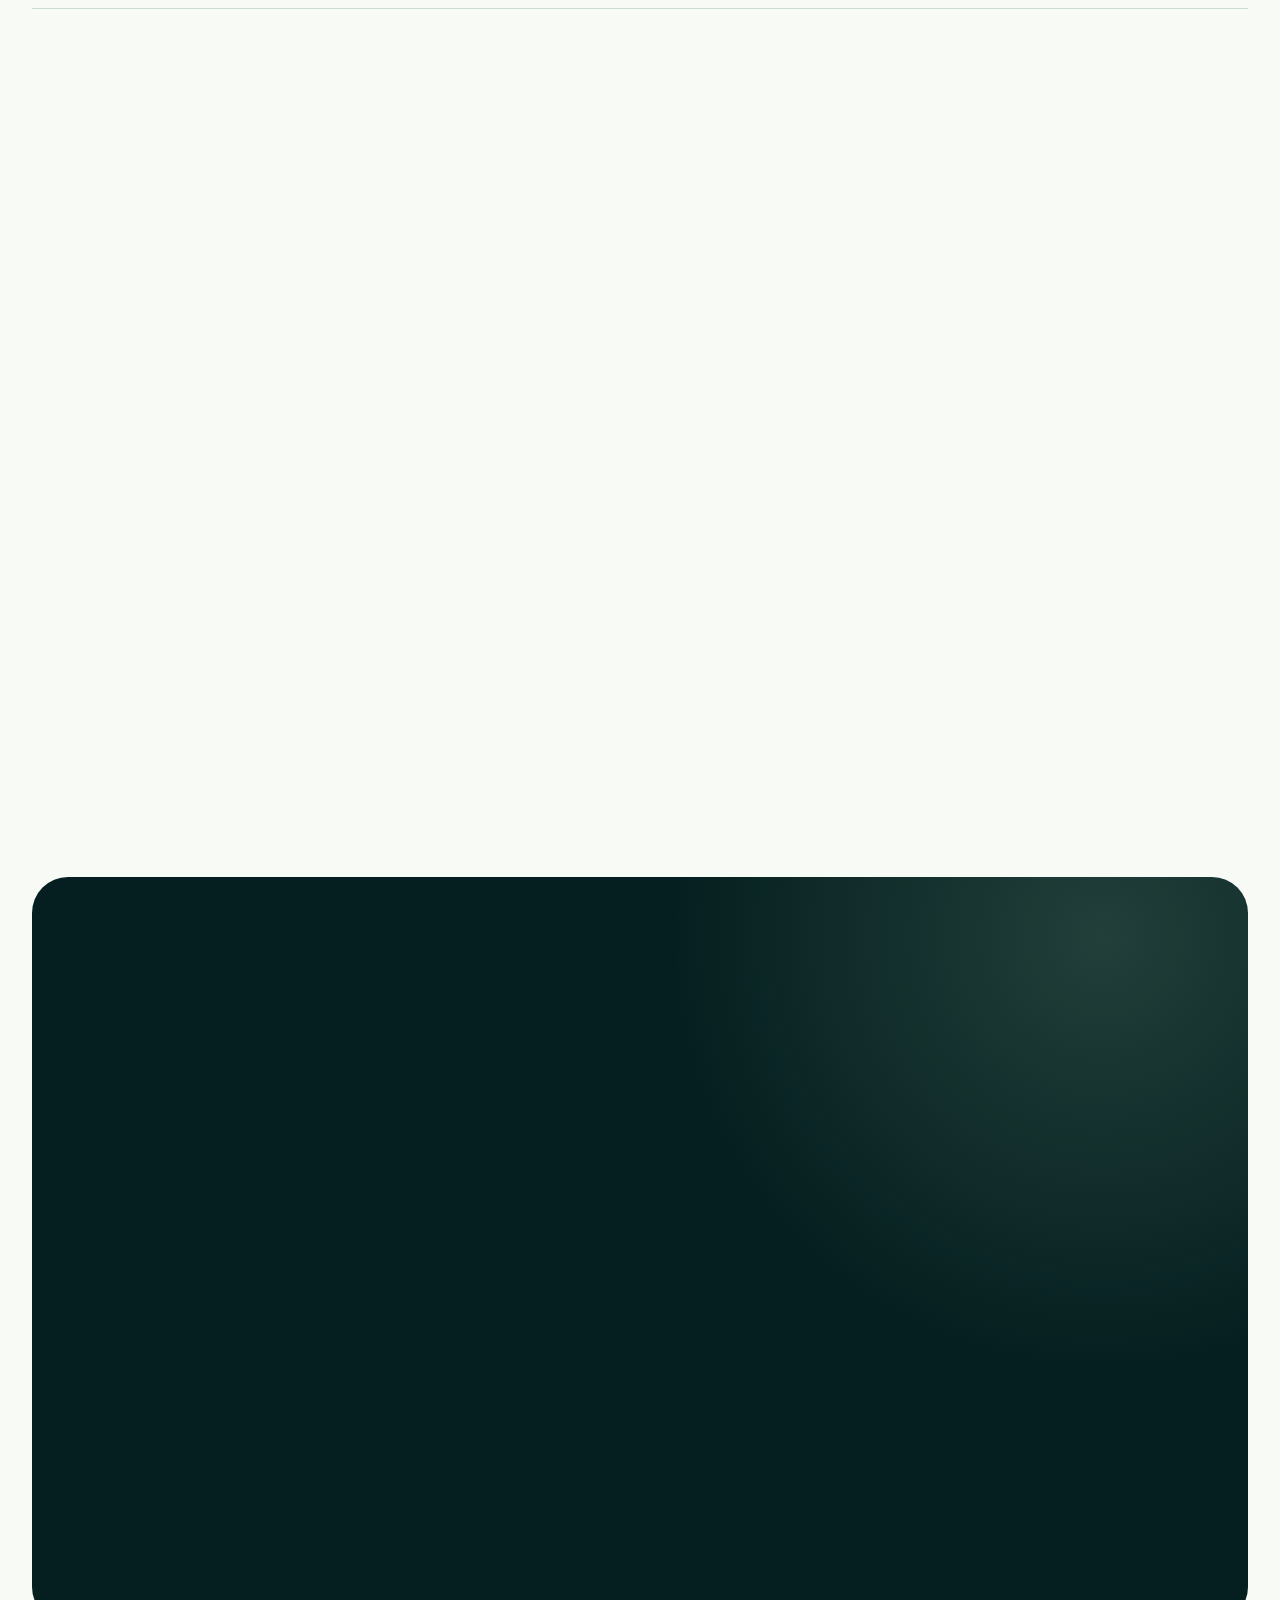
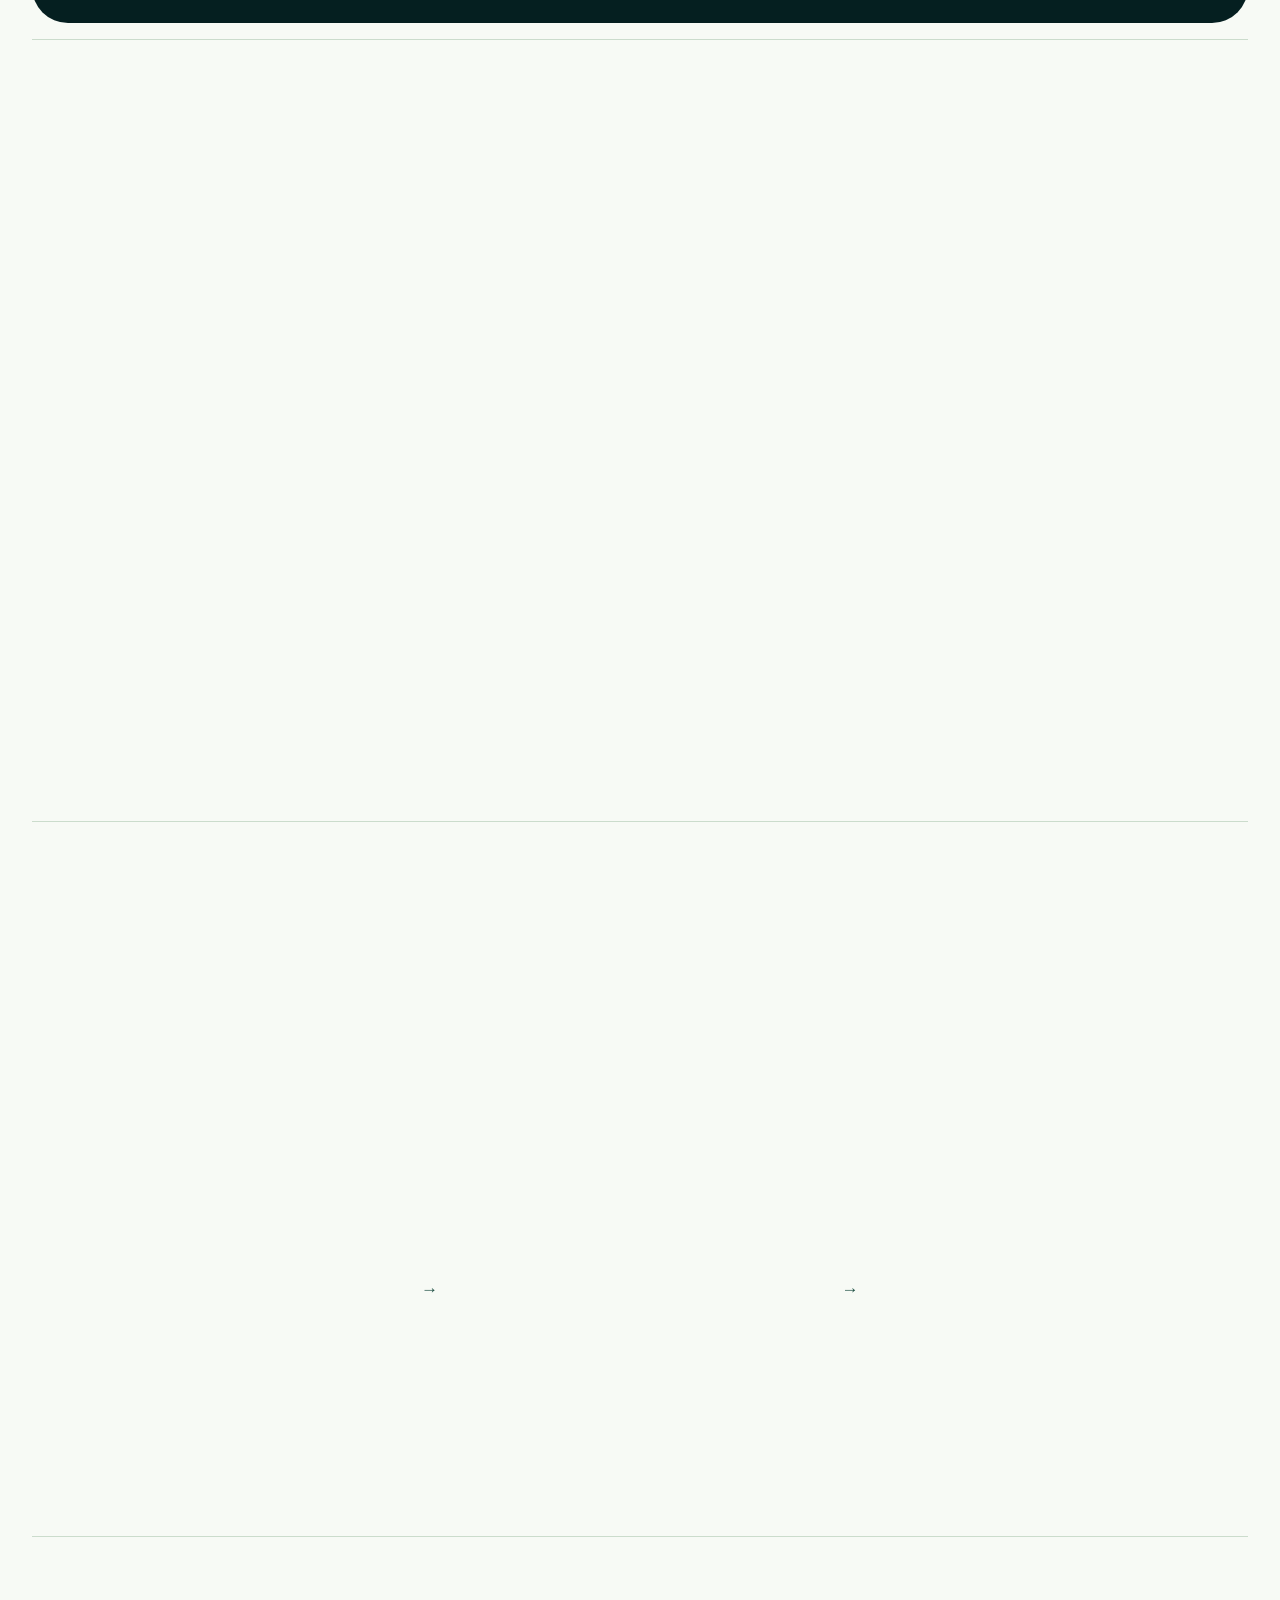
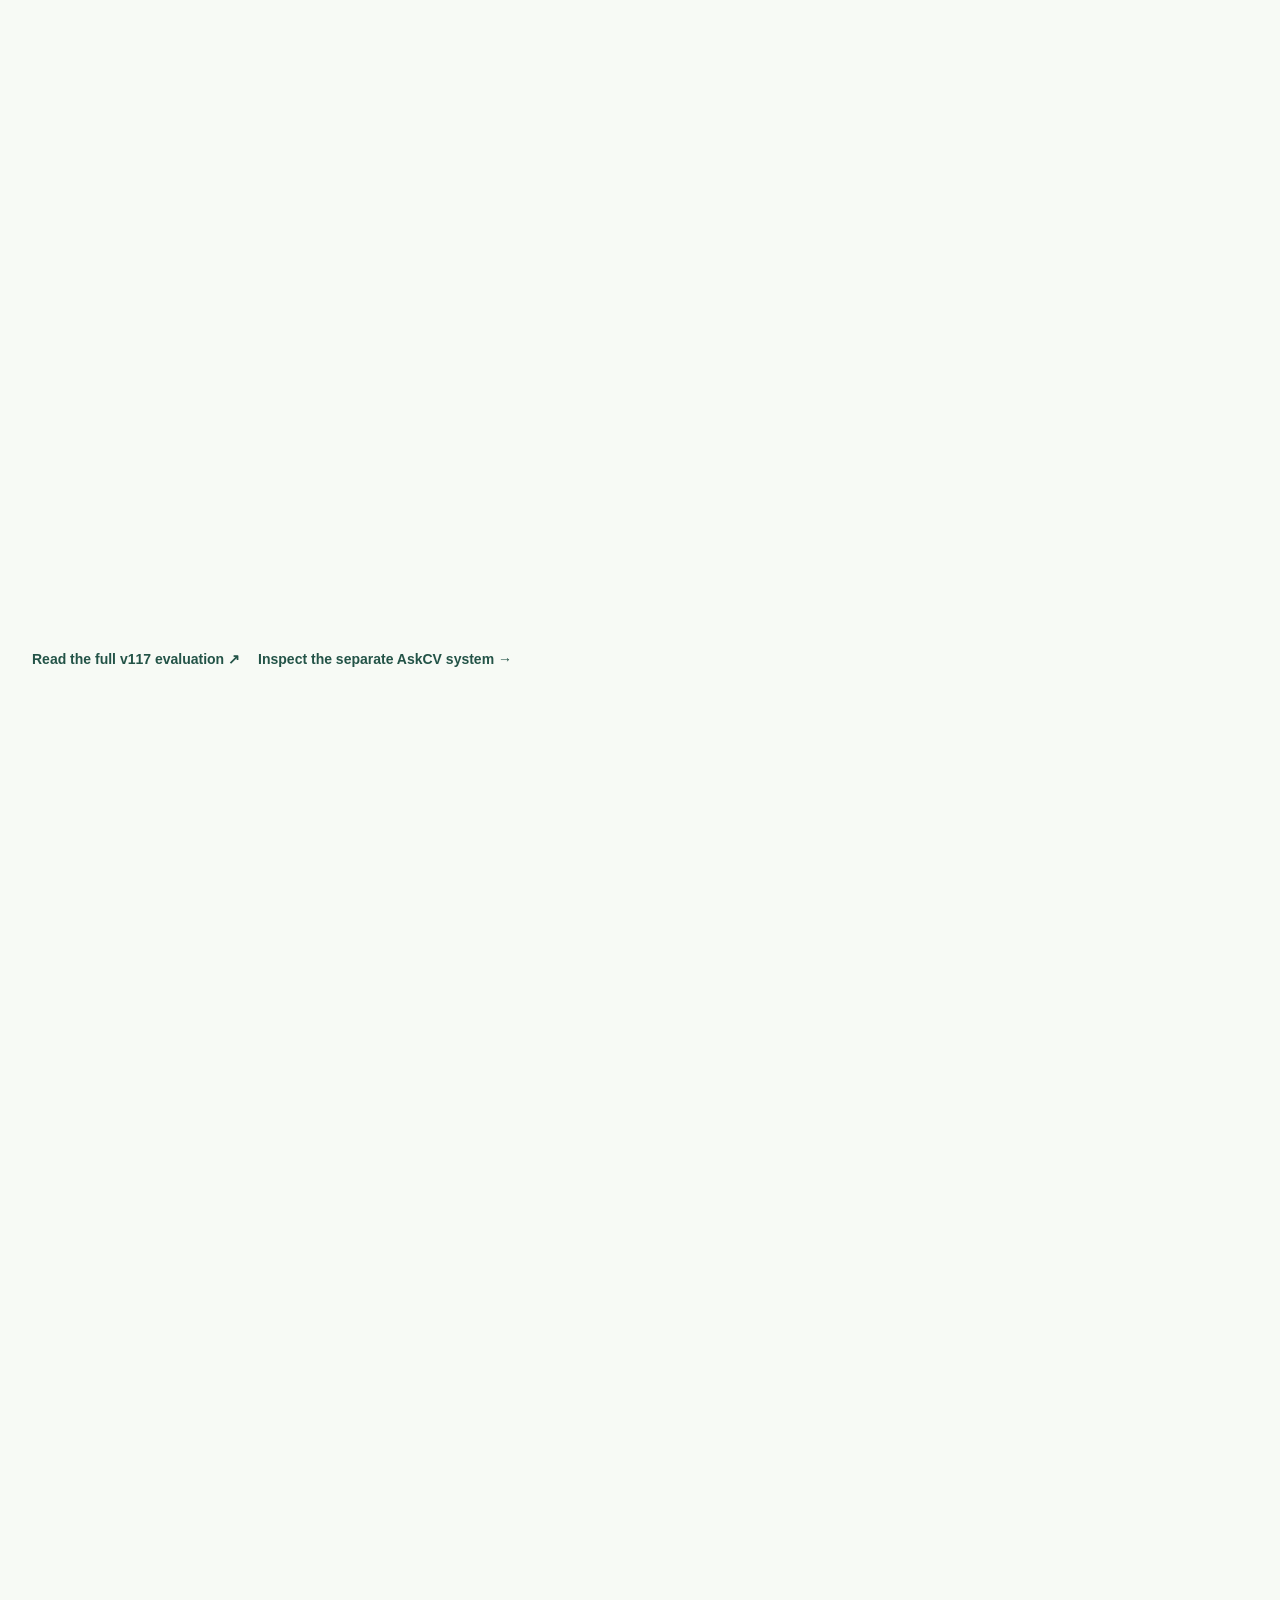
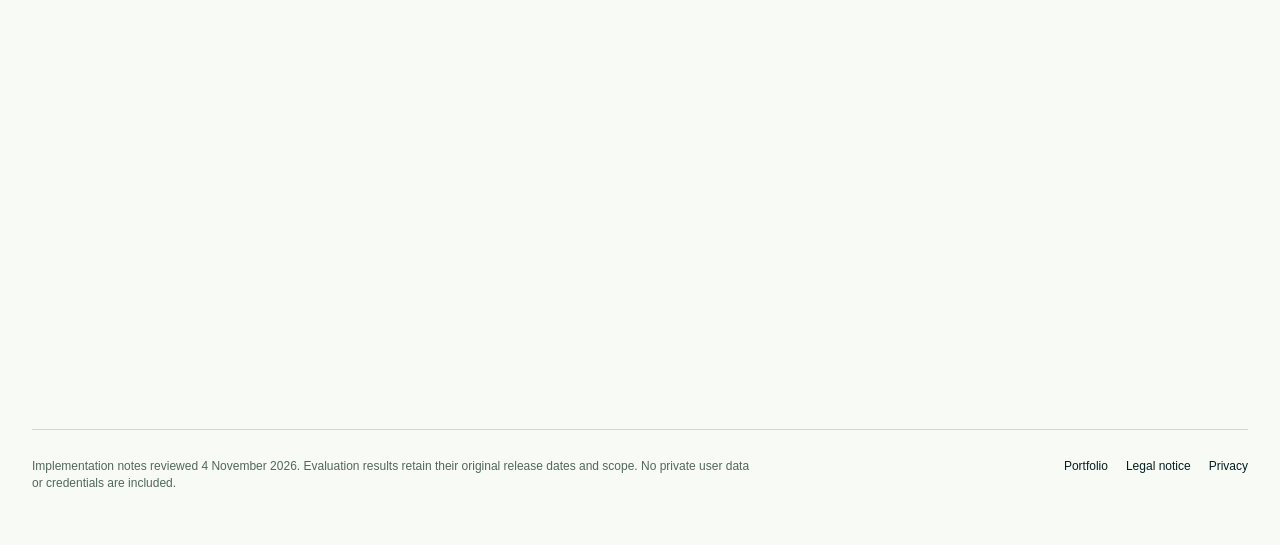
==== commit d409676a: "Position portfolio for AI implementation roles and align CV with green palette" ====
--- a/architecture.html
+++ b/architecture.html
@@ -12,7 +12,7 @@
 <meta property="og:title" content="ManeMap & Milo Architecture — Marco Rohns">
 <meta property="og:description" content="How the live AI horse-care product handles retrieval, context, safety, generation and evaluation.">
 <meta property="og:url" content="https://marcorhs.github.io/architecture.html">
-<meta property="og:image" content="https://marcorhs.github.io/assets/manemap-milo.webp">
+<meta property="og:image" content="https://marcorhs.github.io/assets/manemap-fg10-milo.webp">
 <link rel="icon" href="assets/favicon-64.png" type="image/png">
 <link rel="apple-touch-icon" href="assets/apple-touch-icon.png">
 <link rel="canonical" href="https://marcorhs.github.io/architecture.html">
@@ -211,7 +211,7 @@
         <div>
           <p>I own product direction, architecture, the data model, safety logic, evaluation strategy and release decisions. I built the current Kotlin/Compose Multiplatform client and Supabase backend after managing the initial React Native version with an external team. Product work began in August 2025; the current Kotlin implementation began in April 2026.</p>
           <p>Claude Code and MCP integrations accelerate implementation, QA and store work. I remain responsible for the decisions, review and released behaviour.</p>
-          <p>This work transfers to projects that need practical LLM integration, context and API orchestration, evaluation and an interface people can use. My enterprise implementation and adoption experience connects those engineering choices to customer workflows.</p>
+          <p>This hands-on experience supports my work with customers and engineering teams: discussing integration requirements, investigating issues, testing behaviour and explaining tradeoffs. I’m looking to bring that combination into a permanent implementation, solutions or technical customer role.</p>
           <p>Earlier, at e-bot7, I configured chatbot conversation flows, NLU training data, fallback and escalation, live-agent handover and customer API integrations. At Vienna Airport I routed unanswered traveller questions into Zendesk tickets and onboarded the bot manager to maintain content after launch. This is an implementation and adoption example, not a claim of enterprise RAG delivery.</p>
           <p><a href="evidence.html">Explore the evidence and engineering decisions →</a></p>
         </div>
@@ -222,7 +222,7 @@
       <div>
         <p class="eyebrow">Go deeper</p>
         <h2 id="arch-contact-title">Have a technical question?</h2>
-        <p>Discuss an AI product or implementation project, inspect the public AskCV code, or ask about a specific architecture decision.</p>
+        <p>Ask how this experience could support your team’s implementation and customer delivery work, or discuss a specific architecture decision.</p>
       </div>
       <div class="contact-actions">
         <a class="button button-light" href="./#askzone">Ask my CV</a>
--- a/style.css
+++ b/style.css
@@ -1649,3 +1649,13 @@
   .hero-proof-adoption { top: 45%; }
   .hero-proof-product { top: 62%; }
 }
+
+/* Forest Glass previews are screen captures; frame them without altering their content. */
+.direction-art-phone img, .home-page .product-shots img {
+  box-sizing: border-box;
+  border: 3px solid #87988d;
+  border-radius: 24px;
+  background: #071813;
+}
+.direction-art-phone img { border-width: 2px; border-radius: 17px; }
+.screen-annotation .screen-preview-disclaimer { margin: 0 0 7px; color: #bfd4c3; font-size: 11px; }
